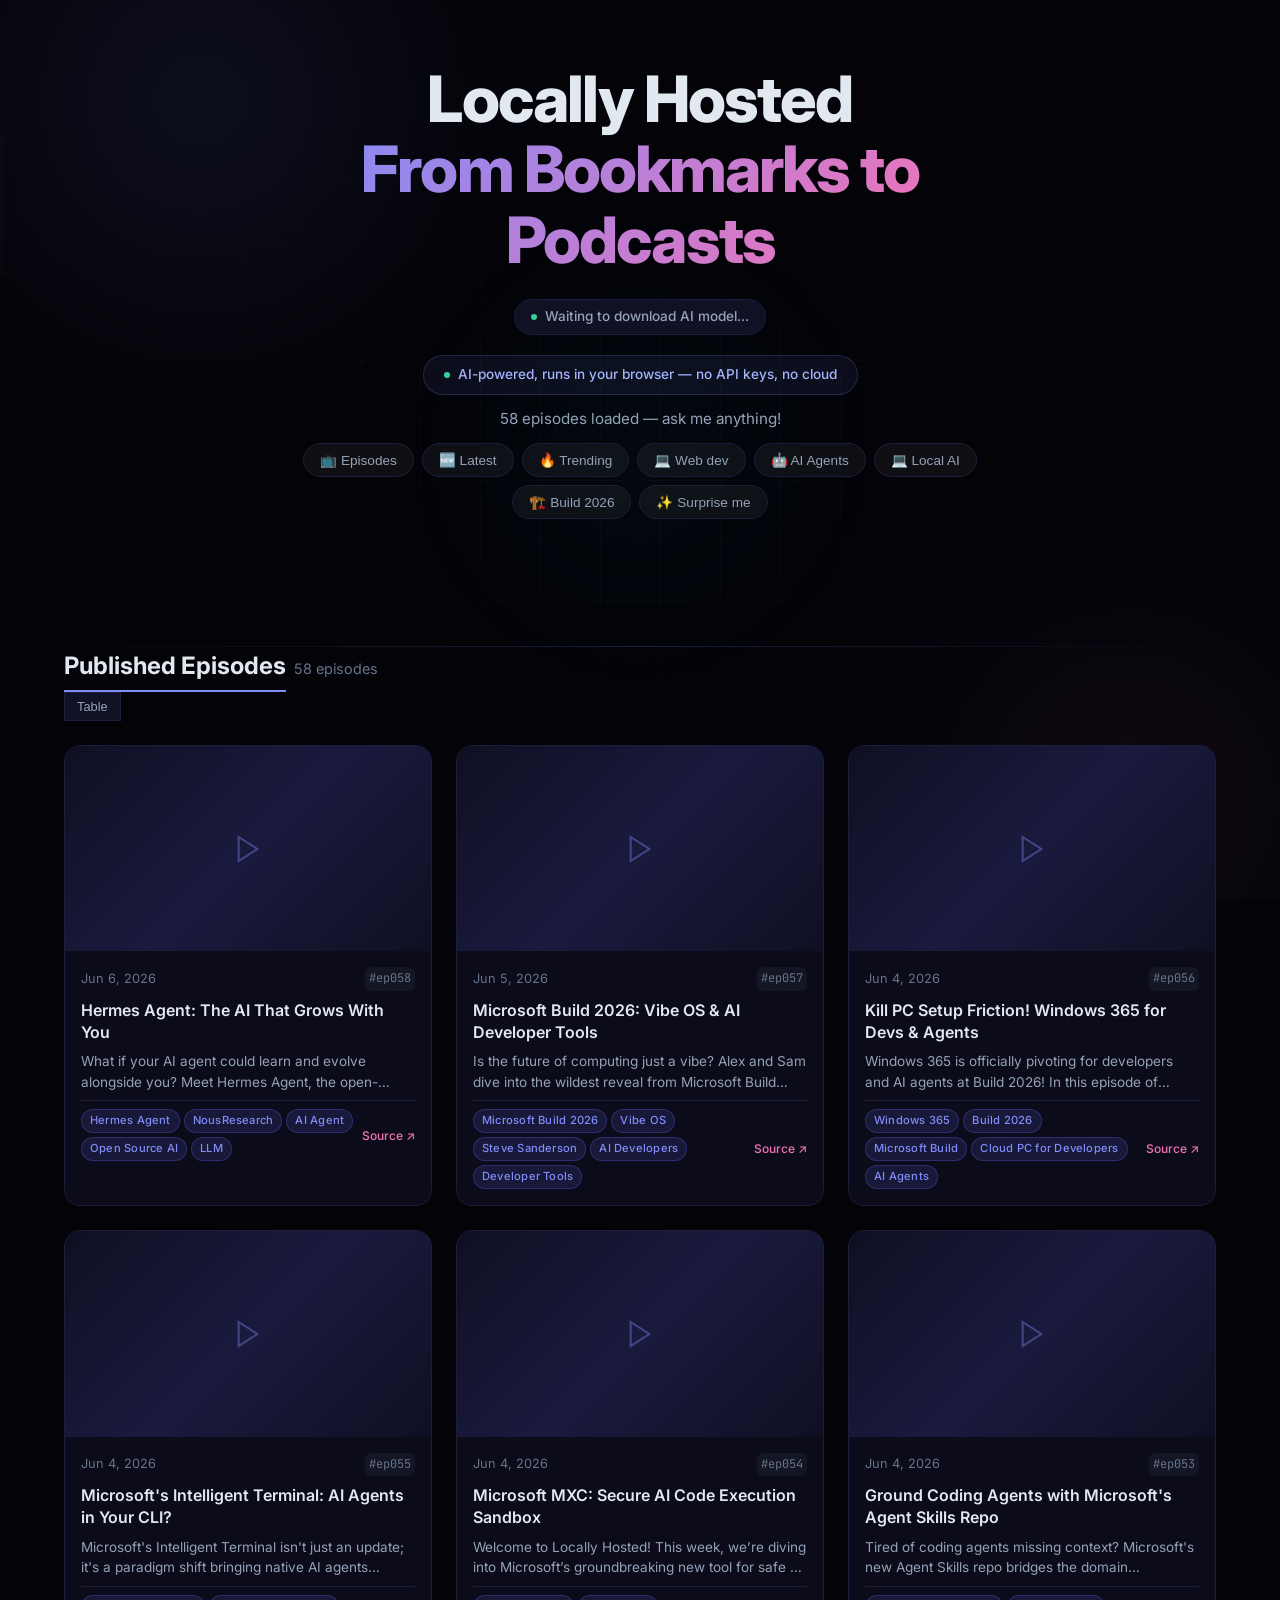
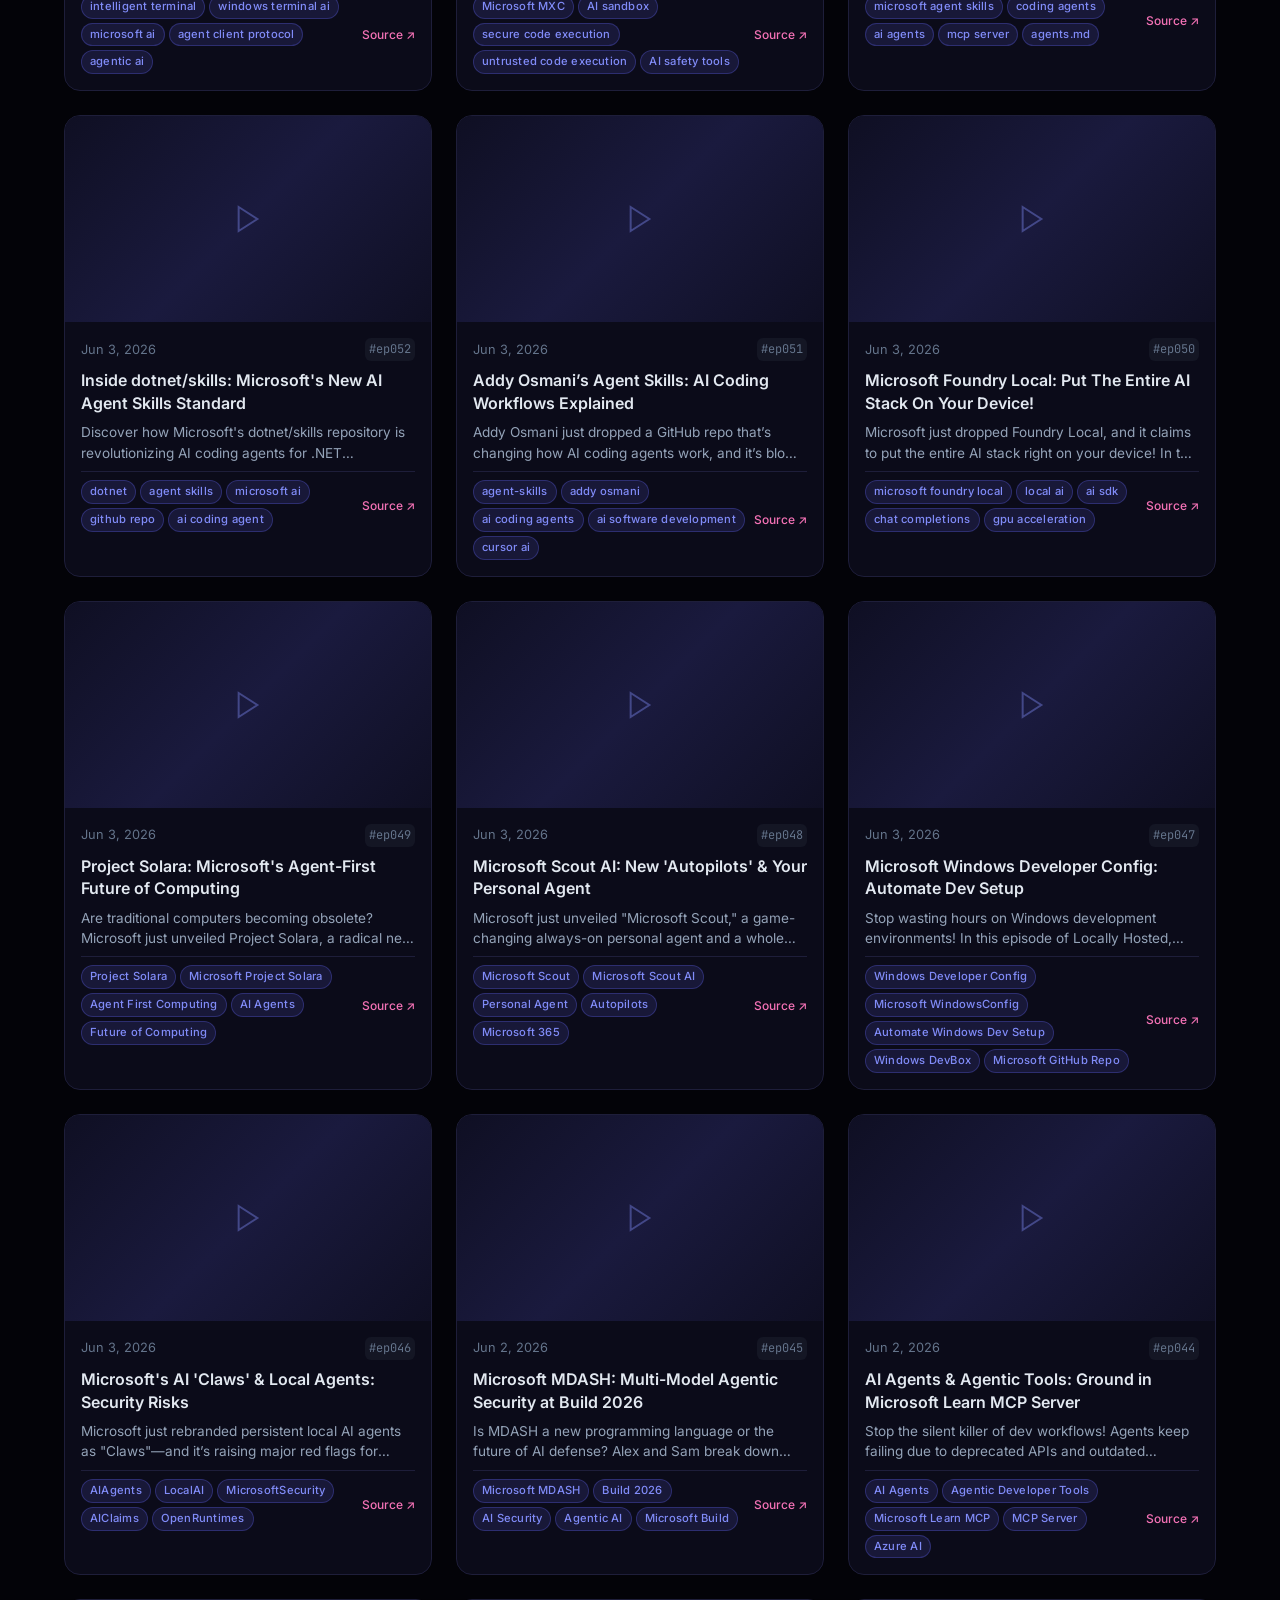
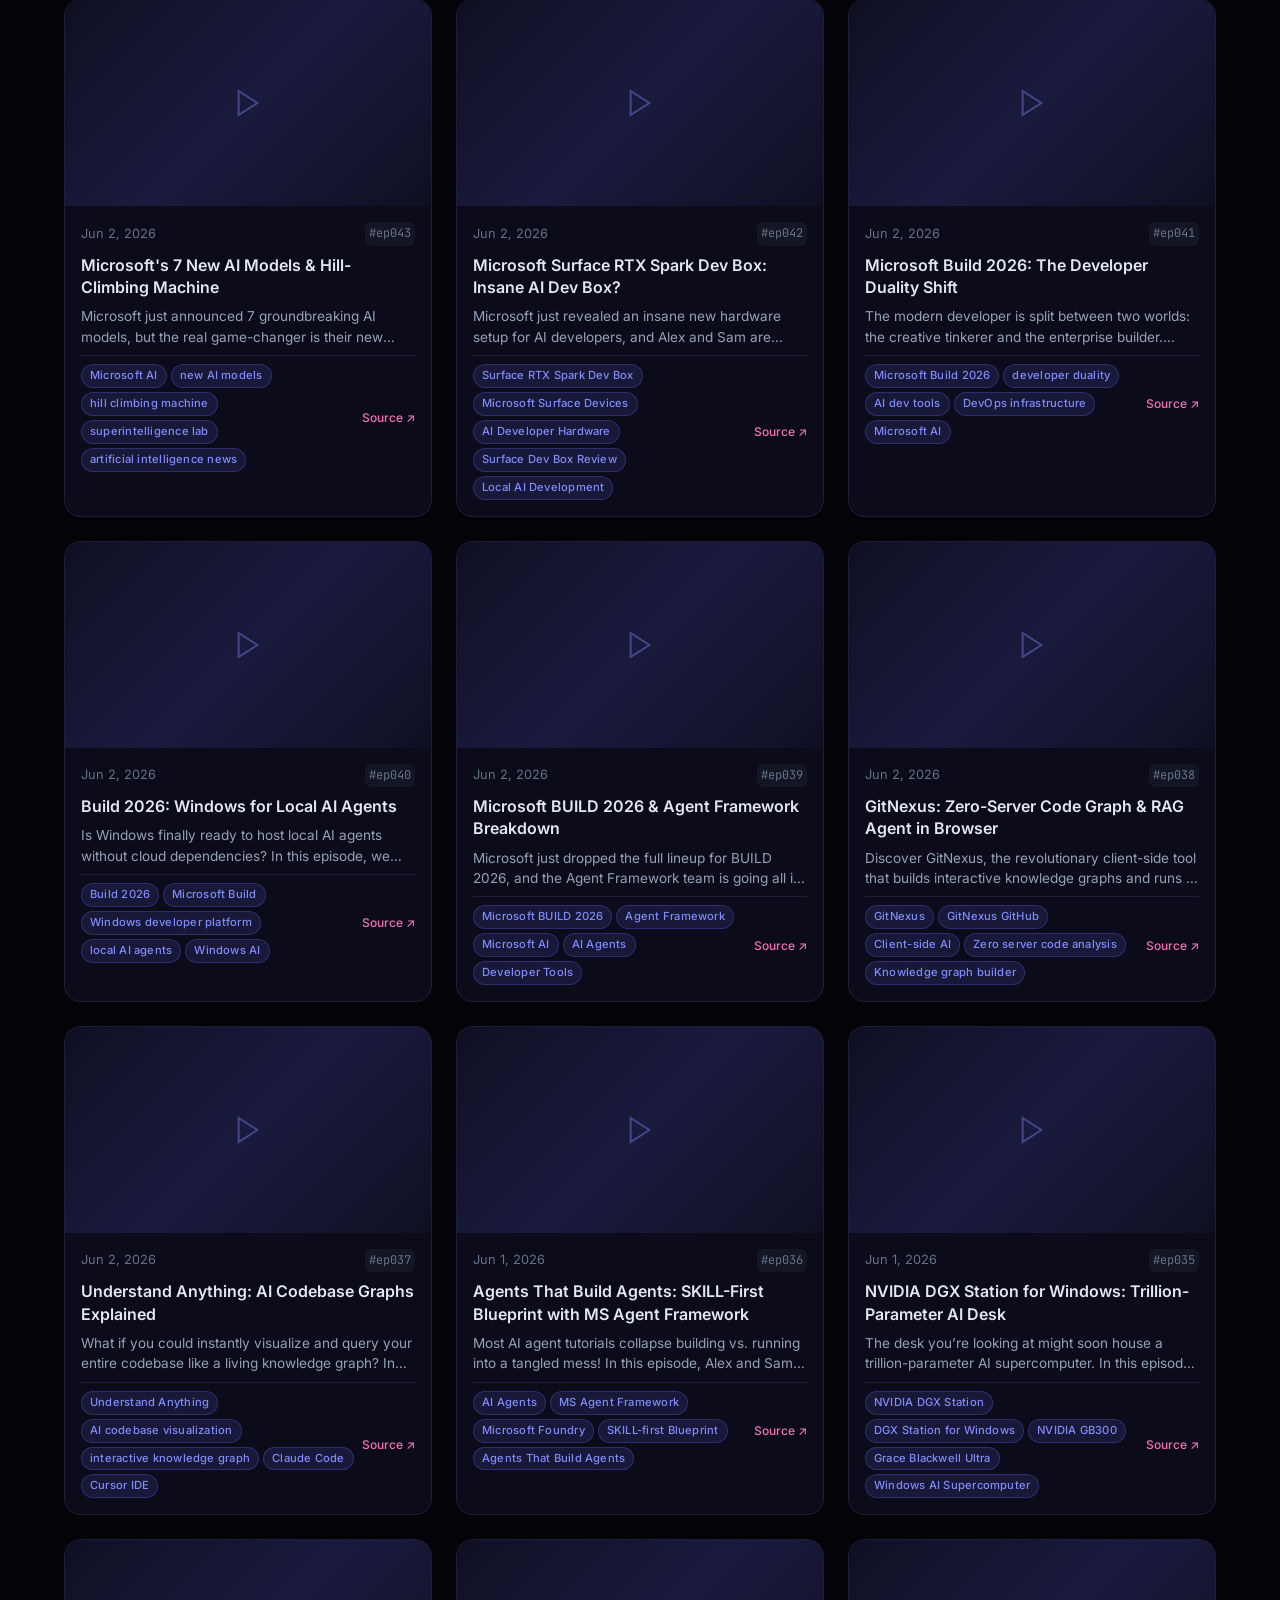
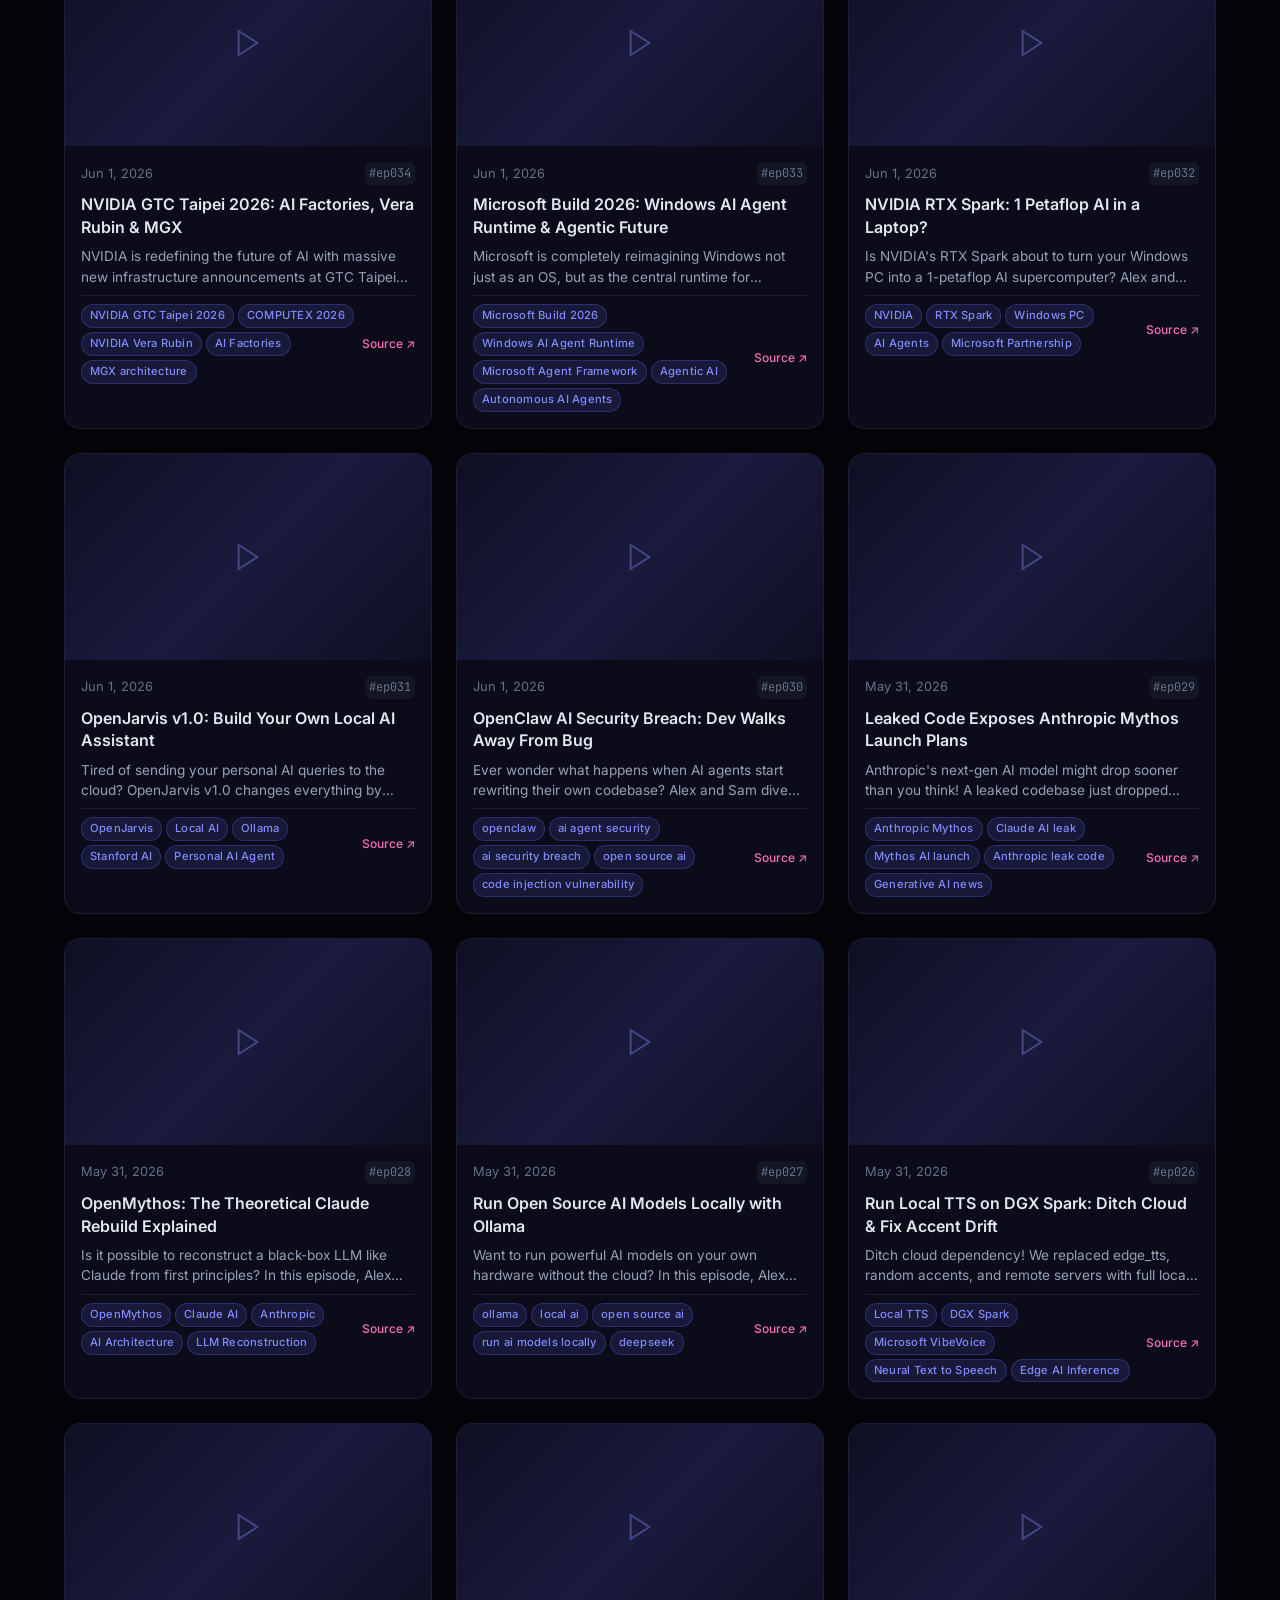
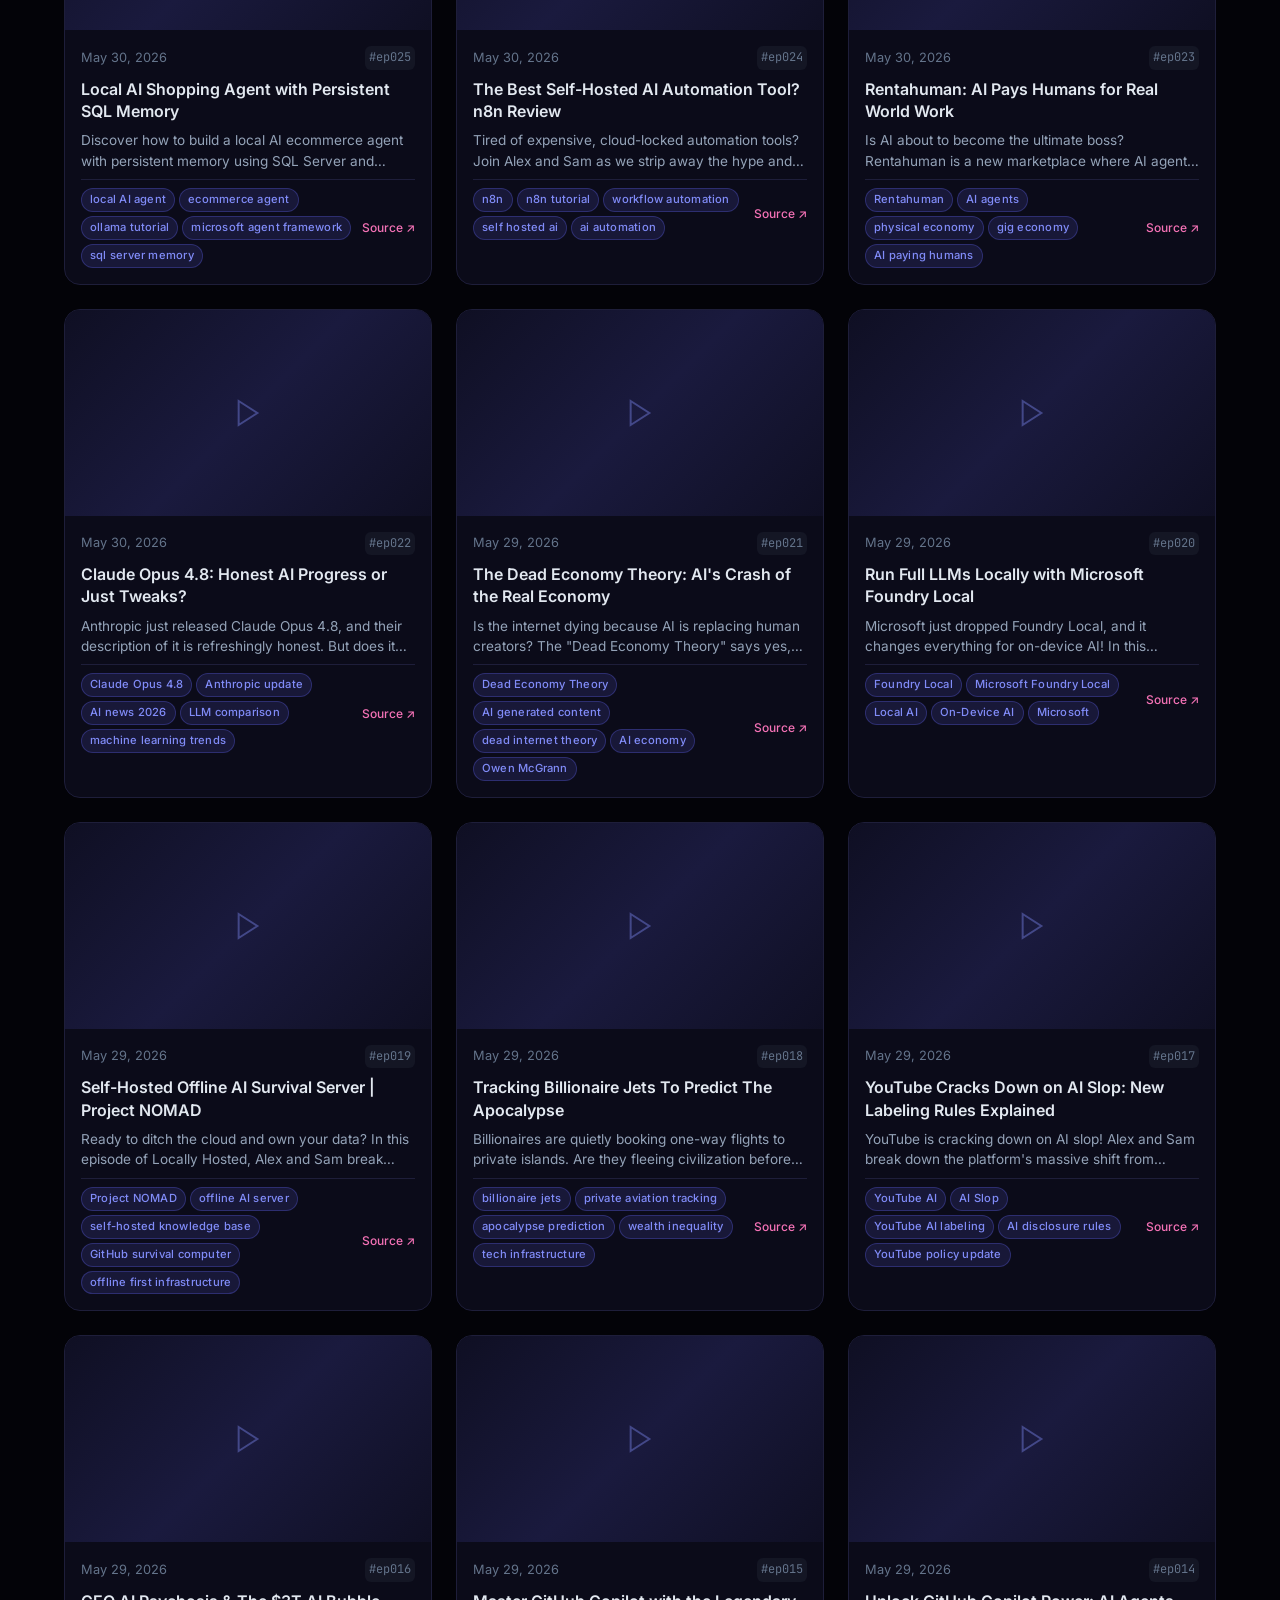
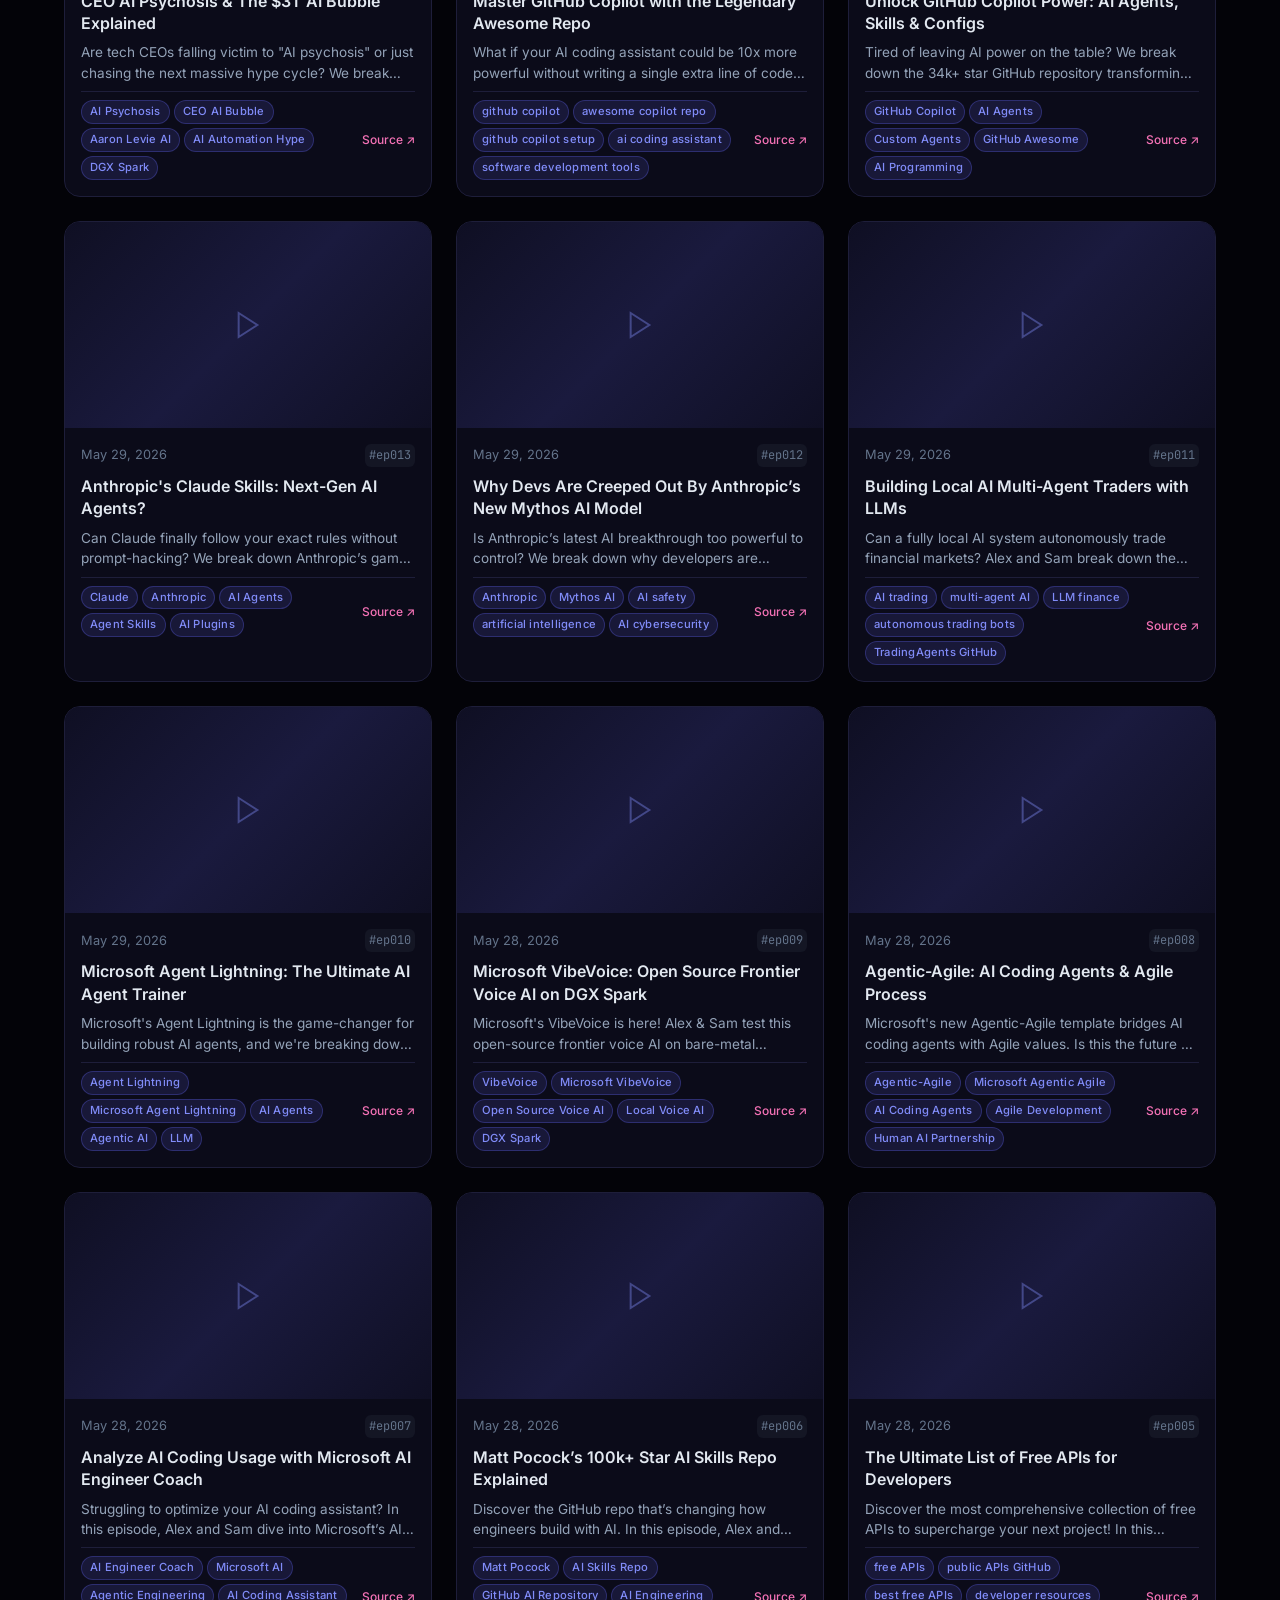
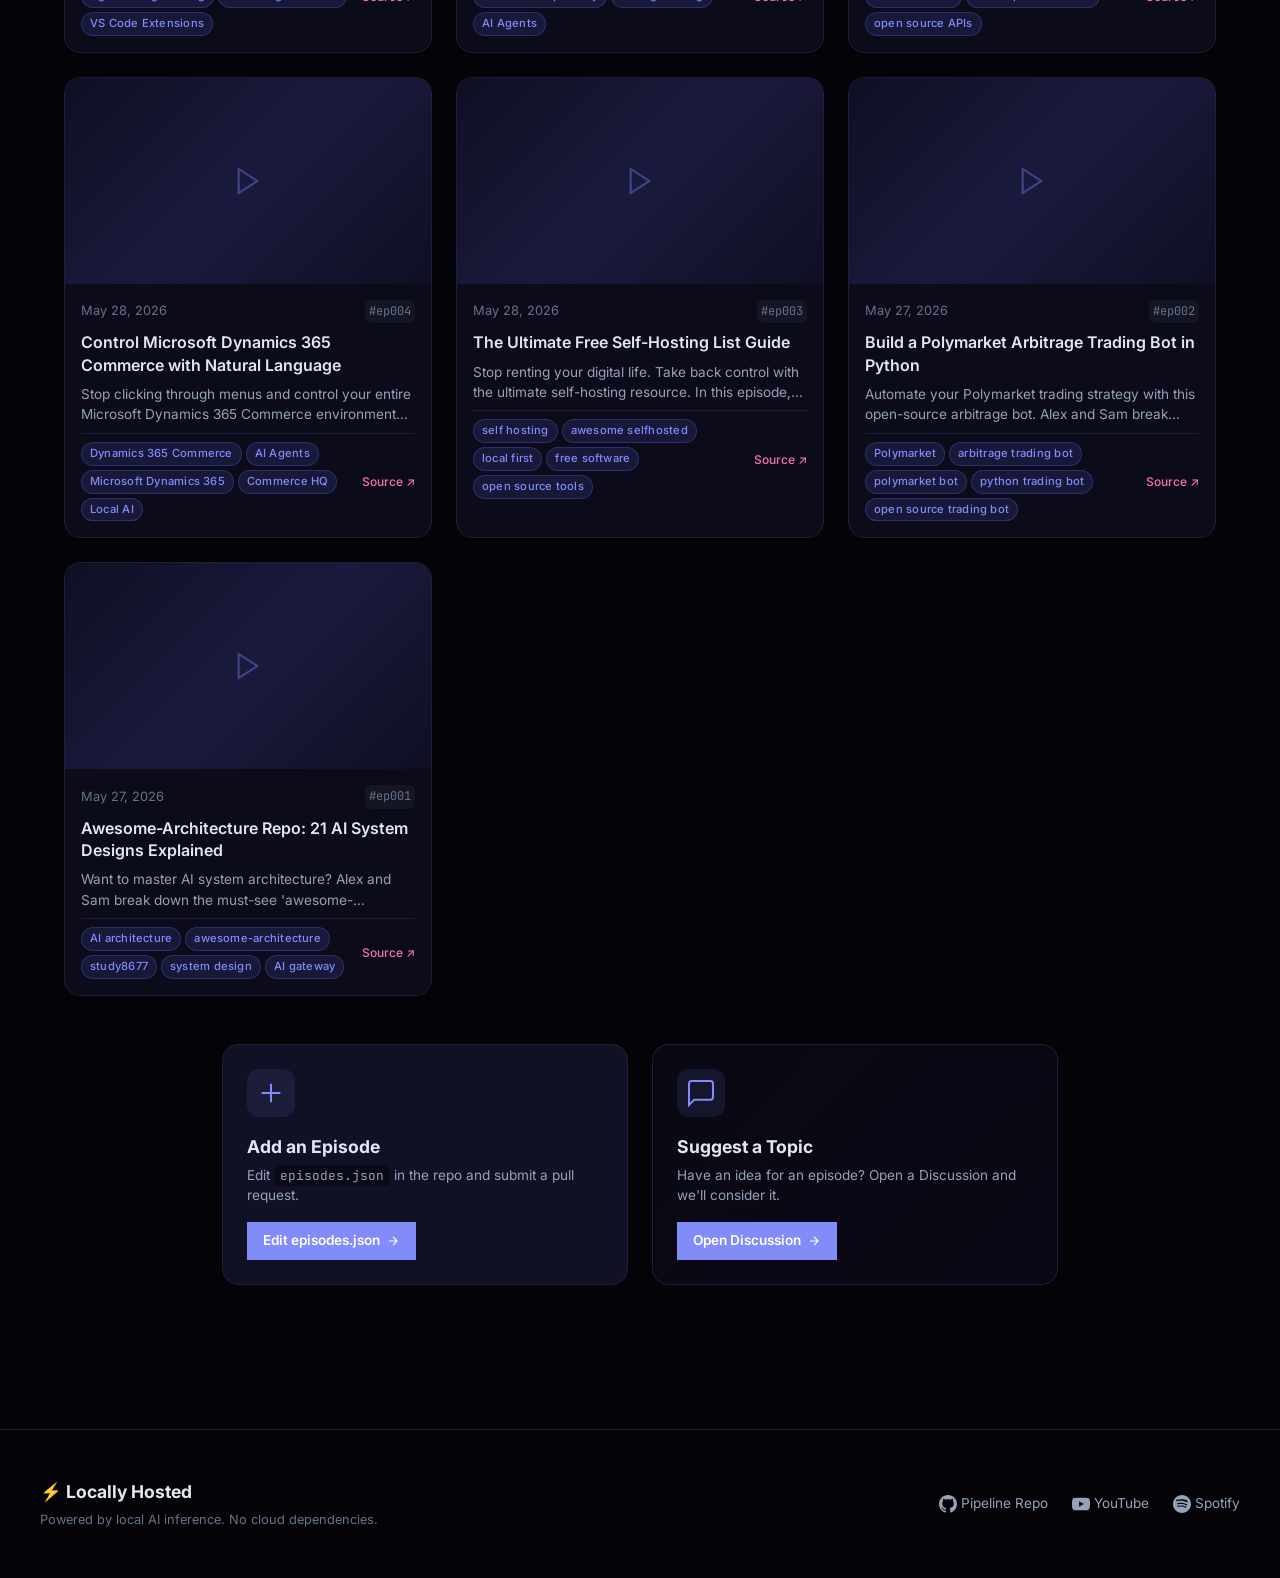
==== index.html @ 16f1db7f "Run WebLLM podcast agent inference in a Web Worker Move model download and inference off the main th" ====
<!DOCTYPE html>
<html lang="en">
<head>
    <meta charset="UTF-8">
    <meta name="viewport" content="width=device-width, initial-scale=1.0">
    <title>Locally Hosted — AI Video Episodes</title>
    <meta name="description" content="AI-generated video episodes with transcripts. Running entirely on local hardware.">
    <link rel="preconnect" href="https://fonts.googleapis.com">
    <link rel="preconnect" href="https://fonts.gstatic.com" crossorigin>
    <link href="https://fonts.googleapis.com/css2?family=Inter:wght@300;400;500;600;700;800&family=JetBrains+Mono:wght@400;500&display=swap" rel="stylesheet">
    <link rel="stylesheet" href="./assets/style.css">
</head>
<body>
    <!-- Animated background -->
    <div class="bg-layer">
        <div class="gradient-orb orb-1"></div>
        <div class="gradient-orb orb-2"></div>
        <div class="gradient-orb orb-3"></div>
        <div class="grid-overlay"></div>
    </div>

    <!-- == AI Agent Hero -- full-width chat == -->
    <header class="hero hero-agent">
        <div class="hero-content">
            <h1 class="hero-title">Locally Hosted<br><span class="hero-title-gradient">From Bookmarks to Podcasts</span></h1>
            <div class="agent-chat-container" id="agentChatContainer">
                <div class="agent-chat-header">
                    <div class="agent-chat-badge">
                        <span class="hero-badge-dot" id="modelStatusDot"></span>
                        <span class="agent-chat-label" id="modelStatusText">Waiting to download AI model...</span>
                    </div>
                    <div class="agent-chat-badges" id="modelBadges" style="display:none;">
                        <span class="model-badge" id="modelBadge"></span>
                        <span class="model-badge" id="webGPUBadge"></span>
                        <select id="modelPicker" class="model-picker" title="Choose a model (under 1GB)">
                            <option value="SmolLM2-135M-Instruct-q0f16-MLC" selected>SmolLM2 135M (0.3GB)</option>
                            <option value="SmolLM2-360M-Instruct-q4f16_1-MLC">SmolLM2 360M (0.4GB)</option>
                            <option value="TinyLlama-1.1B-Chat-v1.0-q4f16_1-MLC">TinyLlama 1.1B (0.7GB)</option>
                            <option value="gemma3-1b-it-q4f16_1-MLC">Gemma3 1B (0.7GB)</option>
                            <option value="Llama-3.2-1B-Instruct-q4f16_1-MLC">Llama 3.2 1B (0.9GB)</option>
                        </select>
                        <button id="speakToggle" class="model-badge speak-toggle" type="button" aria-pressed="false" title="Read replies aloud">🔇 Speak: Off</button>
                        <select id="voiceSelect" class="model-badge voice-select" title="Choose the voice used for spoken replies" aria-label="Voice" style="display:none;"></select>
                    </div>
                </div>
                
                
                <div class="agent-chat-messages" id="agentChatMessages" style="display:none;">
                    <!-- Messages stream here -->
                </div>
                
                <!-- Persistent "Explore by topic" bar (outside scrollable area) -->
                <div class="agent-suggested-topics-bar" id="agentSuggestedTopicsBar" style="display:none;">
                    <div class="suggested-topics">
                        <p class="suggested-topics-label">Explore by topic:</p>
                        <div class="suggested-topics-row" id="suggestedTopicsRow"></div>
                    </div>
                </div>
                
                <!-- Persistent disclaimer (always visible during chat) -->
                <div class="hallucination-disclaimer" id="hallucinationDisclaimer" style="display:none;">⚠️ SLM-powered: funny, fast, and occasionally wrong. It's free tokens after all!</div>
                
                <!-- Suggestions shown when no messages yet -->
                <div class="agent-suggestions" id="agentSuggestions">
                    <div class="agent-greeting" id="agentGreeting">
                        <span class="hero-badge-dot"></span>
                        AI-powered, runs in your browser — no API keys, no cloud
                    </div>
                    <p class="agent-greeting-text" id="agentGreetingText">Ask me about our AI/tech episodes, trending topics, or the repo.</p>
                    <div class="suggestions-row">
                        <button class="suggestion-chip" data-query="What episodes do I have?">📺 Episodes</button>
                        <button class="suggestion-chip" data-query="Show me my latest content">🆕 Latest</button>
                        <button class="suggestion-chip" data-query="What's trending in AI right now?">🔥 Trending</button>
                        <button class="suggestion-chip" data-query="Find something about web development">💻 Web dev</button>
                        <button class="suggestion-chip" data-query="What is ai agents?">🤖 AI Agents</button>
                        <button class="suggestion-chip" data-query="What is local ai?">💻 Local AI</button>
                        <button class="suggestion-chip" data-query="What is build 2026?">🏗️ Build 2026</button>
                        <button class="suggestion-chip" data-query="Show me something cool about AI">✨ Surprise me</button>
                    </div>
                    <button class="start-chat-btn" id="startChatBtn" style="display:none;">🚀 Start Chatting (~0.3GB)</button>
                </div>
                
                <div class="agent-chat-input-row" id="agentChatInputRow" style="display:none;">
                    <svg class="agent-chat-icon" viewBox="0 0 24 24" width="20" height="20" fill="none" stroke="currentColor" stroke-width="2">
                        <path d="M21 15a2 2 0 0 1-2 2H7l-4 4V5a2 2 0 0 1 2-2h14a2 2 0 0 1 2 2z"/>
                    </svg>
                    <textarea id="agentChatInput" class="agent-chat-input" placeholder="Ask about our AI/tech episodes, trending topics..." rows="1" disabled autocomplete="off"></textarea>
                    <button id="agentChatMic" class="agent-chat-mic" disabled aria-label="Dictate with your voice" title="Dictate with your voice">
                        <svg viewBox="0 0 24 24" width="20" height="20" fill="none" stroke="currentColor" stroke-width="2"><path d="M12 1a3 3 0 0 0-3 3v8a3 3 0 0 0 6 0V4a3 3 0 0 0-3-3z"/><path d="M19 10v2a7 7 0 0 1-14 0v-2"/><line x1="12" y1="19" x2="12" y2="23"/><line x1="8" y1="23" x2="16" y2="23"/></svg>
                    </button>
                    <button id="agentChatSend" class="agent-chat-send" disabled aria-label="Send">
                        <svg viewBox="0 0 24 24" width="20" height="20" fill="currentColor"><path d="M2.01 21L23 12 2.01 3 2 10l15 2-15 2z"/></svg>
                    </button>
                </div>
            </div>
        </div>
    </header>

    <main class="container">
        <!-- Episodes section -->
        <section class="episodes-section">
            <div class="episodes-section-header">
                <h2 class="episodes-section-title">
                    <span class="title-line">Published Episodes</span>
                    <span class="title-count" id="episodeCountInline">0 episodes</span>
                </h2>
                <div class="episodes-controls">
                    <button class="view-toggle" id="viewToggle" title="Toggle between table and card views">
                        <svg class="icon-table" viewBox="0 0 24 24" width="16" height="16" fill="none" stroke="currentColor" stroke-width="2">
                            <rect x="3" y="3" width="18" height="18" rx="2"/><path d="M3 9h18M3 15h18M9 3v18M15 3v18"/>
                        </svg>
                        <svg class="icon-cards" viewBox="0 0 24 24" width="16" height="16" fill="none" stroke="currentColor" stroke-width="2">
                            <rect x="3" y="3" width="7" height="7"/><rect x="14" y="3" width="7" height="7"/><rect x="3" y="14" width="7" height="7"/><rect x="14" y="14" width="7" height="7"/>
                        </svg>
                        <span class="toggle-label">Table</span>
                    </button>
                </div>
            </div>
            
            <!-- Table view -->
            <div id="episodesTableWrap" class="episodes-table-wrap">
                <table class="episodes-table" id="episodesTable">
                    <thead>
                        <tr>
                            <th class="col-title">Title</th>
                            <th class="col-source">Source</th>
                            <th class="col-yt-short">YouTube Short</th>
                            <th class="col-yt-full">YouTube Full</th>
                            <th class="col-spotify">Spotify</th>
                        </tr>
                    </thead>
                    <tbody id="episodesTableBody">
                    </tbody>
                </table>
            </div>
            
            <!-- Card view (same as current grid, hidden by default) -->
            <div id="episodesGrid" class="episodes-grid" style="display:none;"></div>
            
            <div id="emptyState" class="empty-state" style="display:none;">
                <div class="empty-state-icon">
                    <svg viewBox="0 0 24 24" width="48" height="48" fill="none" stroke="currentColor" stroke-width="1.5">
                        <path d="M21 21l-6-6m2-5a7 7 0 11-14 0 7 7 0 0114 0z"/>
                    </svg>
                </div>
                <h3 class="empty-state-title">No episodes found</h3>
                <p class="empty-state-text">Try a different search or check back when more content is published.</p>
            </div>
        </section>
        
        <!-- CTAs -->
        <section class="cta-section">
            <div class="cta-grid">
                <div class="cta-card">
                    <div class="cta-icon">
                        <svg viewBox="0 0 24 24" width="32" height="32" fill="none" stroke="currentColor" stroke-width="1.5">
                            <path d="M12 5v14M5 12h14"/>
                        </svg>
                    </div>
                    <h3 class="cta-title">Add an Episode</h3>
                    <p class="cta-desc">Edit <code>episodes.json</code> in the repo and submit a pull request.</p>
                    <a href="https://github.com/ryanstorandt/locally-hosted/edit/main/episodes.json" target="_blank" rel="noopener" class="cta-button">
                        Edit episodes.json
                        <svg viewBox="0 0 24 24" width="14" height="14" fill="none" stroke="currentColor" stroke-width="2">
                            <path d="M5 12h14M12 5l7 7-7 7"/>
                        </svg>
                    </a>
                </div>
                <div class="cta-card cta-card--highlight">
                    <div class="cta-icon">
                        <svg viewBox="0 0 24 24" width="32" height="32" fill="none" stroke="currentColor" stroke-width="1.5">
                            <path d="M21 15a2 2 0 0 1-2 2H7l-4 4V5a2 2 0 0 1 2-2h14a2 2 0 0 1 2 2z"/>
                        </svg>
                    </div>
                    <h3 class="cta-title">Suggest a Topic</h3>
                    <p class="cta-desc">Have an idea for an episode? Open a Discussion and we'll consider it.</p>
                    <a href="https://github.com/ryanstorandt/locally-hosted/discussions" target="_blank" rel="noopener" class="cta-button">
                        Open Discussion
                        <svg viewBox="0 0 24 24" width="14" height="14" fill="none" stroke="currentColor" stroke-width="2">
                            <path d="M5 12h14M12 5l7 7-7 7"/>
                        </svg>
                    </a>
                </div>
            </div>
        </section>
    </main>

    <footer class="site-footer">
        <div class="footer-content">
            <div class="footer-brand">
                <span class="footer-logo">⚡ Locally Hosted</span>
                <p>Powered by local AI inference. No cloud dependencies.</p>
            </div>
            <div class="footer-links">
                <a href="https://github.com/ryanstorandt/ai-video-pipeline" target="_blank" rel="noopener">
                    <svg viewBox="0 0 24 24" width="18" height="18" fill="currentColor"><path d="M12 0c-6.626 0-12 5.373-12 12 0 5.302 3.438 9.8 8.207 11.387.599.111.793-.261.793-.577v-2.234c-3.338.726-4.033-1.416-4.033-1.416-.546-1.387-1.333-1.756-1.333-1.756-1.089-.745.083-.729.083-.729 1.205.084 1.839 1.237 1.839 1.237 1.07 1.834 2.807 1.304 3.492.997.107-.775.418-1.305.762-1.604-2.665-.305-5.467-1.334-5.467-5.931 0-1.311.469-2.381 1.236-3.221-.124-.303-.535-1.524.117-3.176 0 0 1.008-.322 3.301 1.23.957-.266 1.983-.399 3.003-.404 1.02.005 2.047.138 3.006.404 2.291-1.552 3.297-1.23 3.297-1.23.653 1.653.242 2.874.118 3.176.77.84 1.235 1.911 1.235 3.221 0 4.609-2.807 5.624-5.479 5.921.43.372.823 1.102.823 2.222v3.293c0 .319.192.694.801.576 4.765-1.589 8.199-6.086 8.199-11.386 0-6.627-5.373-12-12-12z"/></svg>
                    Pipeline Repo
                </a>
                <a href="https://www.youtube.com/@LocallyHoster" target="_blank" rel="noopener">
                    <svg viewBox="0 0 24 24" width="18" height="18" fill="currentColor"><path d="M23.498 6.186a3.016 3.016 0 0 0-2.122-2.136C19.505 3.545 12 3.545 12 3.545s-7.505 0-9.377.505A3.017 3.017 0 0 0 .502 6.186C0 8.07 0 12 0 12s0 3.93.502 5.814a3.016 3.016 0 0 0 2.122 2.136c1.871.505 9.376.505 9.376.505s7.505 0 9.377-.505a3.015 3.015 0 0 0 2.122-2.136C24 15.93 24 12 24 12s0-3.93-.502-5.814zM9.545 15.568V8.432L15.818 12l-6.273 3.568z"/></svg>
                    YouTube
                </a>
                <a href="https://creators.spotify.com/pod/profile/ryan-storandt/" target="_blank" rel="noopener">
                    <svg viewBox="0 0 24 24" width="18" height="18" fill="currentColor"><path d="M12 0C5.372 0 0 5.372 0 12s5.372 12 12 12 12-5.372 12-12S18.628 0 12 0zm5.754 16.868c-.222.348-.66.474-1.01.254-2.76-1.686-6.24-2.088-10.332-1.176-.396.108-.804-.12-.912-.516-.108-.396.12-.804.516-.912 4.512-1.008 8.376-.564 11.404 1.272.348.228.474.66.254 1.02v-.002zm1.362-3.276c-.282.396-.804.546-1.2.276-3.156-1.92-8.004-2.484-11.748-1.356-.42.12-.876-.108-.996-.528-.12-.42.108-.876.528-.996 4.152-1.236 9.396-.618 12.87 1.488.396.276.51.798.234 1.206l.002-.09zm.078-3.372C15.216 7.332 8.856 7.116 5.244 8.208c-.468.144-1.008-.108-1.152-.576-.144-.468.108-1.008.576-1.152 3.996-1.2 10.776-.96 14.712 1.044.438.252.594.804.342 1.242-.252.438-.804.594-1.242.342z"/></svg>
                    Spotify
                </a>
            </div>
        </div>
    </footer>

    <div id="videoModal" class="video-modal" hidden>
        <div class="video-modal-backdrop" data-close></div>
        <div class="video-modal-content" role="dialog" aria-modal="true" aria-label="Episode video">
            <div class="video-modal-header">
                <h3 id="videoModalTitle" class="video-modal-title"></h3>
                <button type="button" class="video-modal-close" data-close aria-label="Close video">✕</button>
            </div>
            <div class="video-modal-embed" id="videoModalPlayer"></div>
            <div class="video-modal-footer">
                <a id="videoModalYouTube" class="video-modal-yt" href="#" target="_blank" rel="noopener">Open on YouTube ↗</a>
            </div>
        </div>
    </div>

    <script>
        // State
        let allEpisodes = [];
        let viewMode = 'cards'; // 'cards' or 'table'

        // Colors for tags
        const TAG_COLORS = {
            'example': { bg: 'rgba(99, 102, 241, 0.15)', color: '#818cf8', border: 'rgba(99, 102, 241, 0.3)' },
            'welcome': { bg: 'rgba(168, 85, 247, 0.15)', color: '#c084fc', border: 'rgba(168, 85, 247, 0.3)' },
            'default': { bg: 'rgba(99, 102, 241, 0.15)', color: '#818cf8', border: 'rgba(99, 102, 241, 0.3)' }
        };

        function getTagColor(tag) {
            return TAG_COLORS[tag.toLowerCase()] || TAG_COLORS['default'];
        }

        function formatDuration(seconds) {
            if (!seconds || seconds < 60) return `${seconds}s`;
            const mins = Math.floor(seconds / 60);
            if (mins < 60) return `${mins}m ${seconds % 60}s`;
            const hrs = Math.floor(mins / 60);
            const remMins = mins % 60;
            return `${hrs}h ${remMins}m`;
        }

        function renderTags(tags) {
            if (!tags || tags.length === 0) return '';
            return tags.map(tag => {
                const colors = getTagColor(tag);
                return `<span class="tag" style="background:${colors.bg};color:${colors.color};border-color:${colors.border}">${tag}</span>`;
            }).join('');
        }

        function getYoutubeId(ep) {
            return ep.youtube_id || ep.youtube_url?.split('v=')?.pop()?.split('&')[0] || '';
        }

        function renderEpisodeCard(ep) {
            const date = new Date(ep.published_at).toLocaleDateString('en-US', { 
                year: 'numeric', month: 'short', day: 'numeric' 
            });
            const sourceLink = ep.source_url 
                ? `<a href="${ep.source_url}" class="episode-source" target="_blank" rel="noopener">Source ↗</a>` 
                : '';
            const youtubeId = getYoutubeId(ep);
            const watchUrl = youtubeId ? `https://www.youtube.com/watch?v=${youtubeId}` : (ep.source_url || '#');
            const playAttrs = youtubeId ? `class="episode-play" href="${watchUrl}" target="_blank" rel="noopener" data-youtube-id="${youtubeId}"` : `href="${watchUrl}"`;
            const localThumb = ep.thumbnail ? `/episodes/${ep.id}/thumbnail.png` : '';
            const ytThumbUrl = youtubeId ? `https://img.youtube.com/vi/${youtubeId}/hqdefault.jpg` : '';
            const thumbnailSrc = localThumb || ytThumbUrl;
            
            return `
                <article class="episode-card" data-id="${ep.id}" data-tags="${(ep.tags || []).join(',').toLowerCase()}">
                    <a class="card-thumbnail-wrapper ${youtubeId ? 'episode-play' : ''}" ${youtubeId ? `href="${watchUrl}" target="_blank" rel="noopener" data-youtube-id="${youtubeId}"` : `href="${watchUrl}"`} aria-label="Play ${ep.title}">
                        ${thumbnailSrc 
                            ? `<img src="${thumbnailSrc}" alt="" class="episode-thumbnail" loading="lazy" onerror="this.style.display='none';this.nextElementSibling.style.display='flex'">
                               <div class="thumbnail-placeholder" style="display:none;background:linear-gradient(135deg, #0f0f23 0%, #1a1a3e 50%, #0f0f23 100%);">
                                    <svg viewBox="0 0 24 24" width="32" height="32" fill="none" stroke="rgba(129,140,248,0.4)" stroke-width="1.5"><polygon points="5 3 19 12 5 21 5 3"/></svg>
                               </div>`
                            : `<div class="thumbnail-placeholder gradient-alt"><svg viewBox="0 0 24 24" width="32" height="32" fill="none" stroke="rgba(129,140,248,0.3)" stroke-width="1.5"><polygon points="5 3 19 12 5 21 5 3"/></svg></div>`
                        }
                        ${youtubeId ? `<div class="play-button"><svg viewBox="0 0 24 24" width="28" height="28" fill="white"><path d="M8 5v14l11-7z"/></svg></div>` : ''}
                    </a>
                    <div class="card-body">
                        <div class="card-meta-row">
                            <span class="episode-date">${date}</span>
                            <span class="episode-id">#${ep.id}</span>
                        </div>
                        <h3 class="episode-title"><a ${playAttrs}>${ep.title}</a></h3>
                        ${ep.description ? `<p class="episode-description">${ep.description.substring(0, 120)}${ep.description.length > 120 ? '...' : ''}</p>` : ''}
                        <div class="card-footer">
                            <div class="card-tags">${renderTags(ep.tags)}</div>
                            ${sourceLink}
                        </div>
                    </div>
                </article>
            `;
        }

        function renderEpisodes(episodes) {
            const grid = document.getElementById('episodesGrid');
            const tableBody = document.getElementById('episodesTableBody');
            const tableWrap = document.getElementById('episodesTableWrap');
            const empty = document.getElementById('emptyState');
            
            if (episodes.length === 0) {
                grid.innerHTML = '';
                empty.style.display = 'block';
                if (tableBody) tableBody.innerHTML = '';
                return;
            }
            
            empty.style.display = 'none';
            
            if (viewMode === 'table') {
                grid.style.display = 'none';
                tableWrap.style.display = 'block';
                tableBody.innerHTML = renderTableRows(episodes);
            } else {
                tableWrap.style.display = 'none';
                grid.style.display = 'grid';
                grid.innerHTML = episodes.map(ep => renderEpisodeCard(ep)).join('');
                
                // Animate cards in
                grid.querySelectorAll('.episode-card').forEach((card, i) => {
                    card.style.animationDelay = `${i * 0.05}s`;
                    card.classList.add('card-enter');
                });
            }
        }

        function updateStats(episodes) {
            const countEl = document.getElementById('episodeCountInline');
            if (countEl) countEl.textContent = episodes.length === 1 ? '1 episode' : `${episodes.length} episodes`;
        }

        function refreshEpisodes() {
            const sorted = [...allEpisodes].sort((a, b) => new Date(b.published_at) - new Date(a.published_at));
            updateStats(sorted);
            renderEpisodes(sorted);
        }

        // Video modal: play an episode's YouTube video inline without leaving the page.
        const videoModal = document.getElementById('videoModal');
        const videoModalPlayer = document.getElementById('videoModalPlayer');
        const videoModalTitle = document.getElementById('videoModalTitle');
        const videoModalYouTube = document.getElementById('videoModalYouTube');

        function openVideoModal(youtubeId, title) {
            if (!youtubeId) return;
            videoModalTitle.textContent = title || '';
            videoModalYouTube.href = `https://www.youtube.com/watch?v=${youtubeId}`;
            videoModalPlayer.innerHTML = `<iframe src="https://www.youtube.com/embed/${youtubeId}?autoplay=1" title="${title || 'Episode video'}" allow="accelerometer; autoplay; clipboard-write; encrypted-media; gyroscope; picture-in-picture" allowfullscreen></iframe>`;
            videoModal.hidden = false;
            document.body.style.overflow = 'hidden';
        }

        function closeVideoModal() {
            videoModal.hidden = true;
            videoModalPlayer.innerHTML = ''; // stop playback
            document.body.style.overflow = '';
        }

        videoModal.addEventListener('click', (e) => {
            if (e.target.hasAttribute('data-close')) closeVideoModal();
        });
        document.addEventListener('keydown', (e) => {
            if (e.key === 'Escape' && !videoModal.hidden) closeVideoModal();
        });

        // Intercept episode clicks to play inline; let modifier/middle clicks open YouTube in a new tab.
        document.addEventListener('click', (e) => {
            const link = e.target.closest('.episode-play');
            if (!link) return;
            if (e.metaKey || e.ctrlKey || e.shiftKey || e.altKey || e.button !== 0) return;
            const ytId = link.dataset.youtubeId;
            if (!ytId) return;
            e.preventDefault();
            const container = link.closest('[data-id]');
            const ep = container ? allEpisodes.find(x => x.id === container.dataset.id) : null;
            openVideoModal(ytId, ep ? ep.title : '');
        });

        // View toggle (cards / table)
        const viewToggle = document.getElementById('viewToggle');
        if (viewToggle) {
            function updateToggleLabel() {
                const label = viewToggle.querySelector('.toggle-label');
                label.textContent = viewMode === 'table' ? 'Cards' : 'Table';
            }
            updateToggleLabel();
            viewToggle.addEventListener('click', () => {
                viewMode = viewMode === 'table' ? 'cards' : 'table';
                updateToggleLabel();
                refreshEpisodes();
            });
        }

        // Table rendering helpers
        function ytThumb(youtubeUrl) {
            if (!youtubeUrl) return '';
            const id = youtubeUrl.includes('/shorts/')
                ? youtubeUrl.split('/shorts/')[1]?.split(/[/?&]/)[0]
                : youtubeUrl.split('v=')[1]?.split(/[&?]/)[0];
            return id ? `https://img.youtube.com/vi/${id}/mqdefault.jpg` : '';
        }

        function ytLink(url, label) {
            if (!url) return '<span class="col-empty">—</span>';
            return `<a href="${url}" target="_blank" rel="noopener noopener" class="col-link col-link-yt">${label}</a>`;
        }

        function spotifyLink(url) {
            if (!url) return '<span class="col-empty">—</span>';
            return `<a href="${url}" target="_blank" rel="noopener noopener" class="col-link col-link-spotify">Open ↗</a>`;
        }

        function renderTableRows(episodes) {
            if (episodes.length === 0) return '';
            return episodes.map(ep => `
                <tr data-id="${ep.id}">
                    <td class="col-title">
                        ${getYoutubeId(ep) ? `<a class="col-title-link episode-play" href="https://www.youtube.com/watch?v=${getYoutubeId(ep)}" target="_blank" rel="noopener" data-youtube-id="${getYoutubeId(ep)}">${ep.title}</a>` : `<span class="col-title-link">${ep.title}</span>`}
                        ${ep.description ? `<span class="col-desc">${ep.description.substring(0, 80)}${ep.description.length > 80 ? '…' : ''}</span>` : ''}
                    </td>
                    <td>${ep.source_url ? `<a href="${ep.source_url}" target="_blank" rel="noopener noopener" class="col-link">Source ↗</a>` : '<span class="col-empty">—</span>'}</td>
                    <td>${ytThumb(ep.youtube_short_url) ? `<a href="${ep.youtube_short_url}" target="_blank" rel="noopener noopener" class="col-link col-link-yt-mini"><img src="${ytThumb(ep.youtube_short_url)}" alt="YT Short thumbnail" class="col-thumb col-thumb-sm">Short</a>` : '<span class="col-empty">—</span>'}</td>
                    <td>${ytThumb(ep.youtube_url) ? `<a href="${ep.youtube_url}" target="_blank" rel="noopener noopener" class="col-link col-link-yt-mini"><img src="${ytThumb(ep.youtube_url)}" alt="YT Full thumbnail" class="col-thumb col-thumb-sm">Full</a>` : '<span class="col-empty">—</span>'}</td>
                    <td>${spotifyLink(ep.spotify_url)}</td>
                </tr>
            `).join('');
        }

        // Load episodes
        async function loadEpisodes() {
            try {
                const resp = await fetch('./episodes.json');
                if (!resp.ok) throw new Error('Failed to load episodes');
                allEpisodes = await resp.json();
                
                if (allEpisodes.length === 0) {
                    document.getElementById('agentGreetingText').textContent = 'No episodes yet — ask about topics or research.';
                    document.getElementById('agentChatInput').placeholder = 'Ask about AI/tech episodes, trending topics...';
                    document.getElementById('episodesGrid').innerHTML = '';
                    document.getElementById('emptyState').style.display = 'block';
                    document.getElementById('emptyState').querySelector('.empty-state-title').textContent = 'No episodes published yet';
                    document.getElementById('emptyState').querySelector('.empty-state-text').textContent = 'Episodes will appear here once they are generated and published.';
                    return;
                }
                
                refreshEpisodes();
                
                // Expose episodes for the agent: a compact, newest-first list used for
                // lightweight retrieval in generateResponse() (only a few are injected
                // per turn so we never exceed the model's small context window).
                const count = allEpisodes.length;
                const byNewest = [...allEpisodes].sort((a, b) => new Date(b.published_at) - new Date(a.published_at));
                window.__episodes = byNewest.map(ep => ({
                    id: ep.id,
                    title: ep.title,
                    tags: (ep.tags || []).join(','),
                    desc: (ep.description || '').slice(0, 360),
                    date: (ep.published_at || '').slice(0, 10),
                    url: getYoutubeId(ep) ? `https://www.youtube.com/watch?v=${getYoutubeId(ep)}` : ''
                }));
                window.__episodeCount = count;
                
                const greetingText = document.getElementById('agentGreetingText');
                if (greetingText) {
                    greetingText.textContent = count === 1 ? '1 episode loaded — ask me anything!' : `${count} episodes loaded — ask me anything!`;
                }
                
            } catch (e) {
                document.getElementById('episodesGrid').innerHTML = 
                    `<p class="empty-state" style="color:var(--danger);">Error loading episodes: ${e.message}</p>`;
            }
        }
        
        loadEpisodes();
    </script>

    <script type="module">
    // == AI Agent with WebLLM ==
    const webllm = await import("https://esm.run/@mlc-ai/web-llm@0.2.84");
    (async function() {
        let SYSTEM_PROMPT = 'You are a helpful AI assistant.'; // Default fallback

        // Download size per model (for UI labels)
        const MODEL_SIZES = {
            'SmolLM2-135M-Instruct-q0f16-MLC': '0.3GB',
            'SmolLM2-360M-Instruct-q4f16_1-MLC': '0.4GB',
            'TinyLlama-1.1B-Chat-v1.0-q4f16_1-MLC': '0.7GB',
            'gemma3-1b-it-q4f16_1-MLC': '0.7GB',
            'Llama-3.2-1B-Instruct-q4f16_1-MLC': '0.9GB',
        };
        const sizeOf = (m) => MODEL_SIZES[m] || '~1GB';

        // Default to the smallest model everywhere: it loads fast and runs
        // reliably even on phones (bigger models can exhaust mobile GPU memory).
        // Users can pick a larger model anytime from the dropdown.
        const isMobile = (navigator.userAgentData && navigator.userAgentData.mobile) ||
            /Android|iPhone|iPad|iPod|Mobile/i.test(navigator.userAgent || '') ||
            (navigator.maxTouchPoints > 1 && window.matchMedia('(max-width: 820px)').matches);
        let currentModel = 'SmolLM2-135M-Instruct-q0f16-MLC';

        // Cap the KV-cache context window. SmolLM2's default is 8192 tokens, which
        // allocates a large KV-cache GPU buffer that can exhaust a phone's GPU memory
        // at load time — surfacing as "Failed to execute 'mapAsync' on 'GPUBuffer':
        // Buffer was unmapped before mapping was resolved" (an OOM/device-loss symptom).
        // Phones get an even tighter window (1024) so the pre-allocated KV cache leaves
        // headroom for the transient compute buffers used during generation; our trimmed
        // mobile prompt stays well under it. Passed as the 3rd arg (chatOpts).
        const chatOpts = { context_window_size: isMobile ? 1024 : 2048 };
        const GEN_MAX_TOKENS = isMobile ? 128 : 200;
        const GEN_HISTORY = isMobile ? 4 : 6;
        let isLoading = false;
        
        // Load system instructions from .md file
        try {
            const resp = await fetch('system-instructions.md');
            if (resp.ok) SYSTEM_PROMPT = await resp.text();
        } catch (e) {
            console.warn('Could not load system-instructions.md, using default prompt');
        }
        
        // Episode context is injected fresh on each turn in generateResponse()
        // (loadEpisodes runs in parallel, so we read window.__episodeSummary lazily).
        
        let messages = [];
        let engine = null;
        let modelLoaded = false;

        // The model runs inside a dedicated module worker (worker.js) so heavy
        // inference doesn't block the main UI thread. One worker is reused for
        // the life of the page (and recreated only if the GPU device is lost).
        let worker = null;
        // True while a generation is streaming, so we can interrupt and wait
        // for it to settle before reloading the engine on a model switch.
        let isGenerating = false;
        function getWorker() {
            if (!worker) {
                worker = new Worker(new URL('./worker.js', import.meta.url), { type: 'module' });
            }
            return worker;
        }
        
        // Common words ignored when matching a query against episodes.
        const STOP_WORDS = new Set(['the','and','for','are','what','which','who','how','about','your','you','our','this','that','with','have','has','can','tell','show','give','any','all','was','were','from','into','more','most','latest','newest','recent','last','episode','episodes','video','videos','short','shorts','please','there']);
        
        // Queue for chips clicked during model download
        let queuedMessage = null;
        let queuedChip = null;
        
        // Hero elements (agent-first UI)
        const heroInput = document.getElementById('agentChatInput');
        const heroSend = document.getElementById('agentChatSend');
        const agentChatContainer = document.getElementById('agentChatContainer');
        const agentGreeting = document.getElementById('agentGreeting') || document.querySelector('.agent-greeting');
        const agentChatMessages = document.getElementById('agentChatMessages');
        const suggestionsEl = document.getElementById('agentSuggestions');
        
        // Model status badges
        const modelStatusDot = document.getElementById('modelStatusDot');
        const modelStatusText = document.getElementById('modelStatusText');
        const modelBadges = document.getElementById('modelBadges');
        const modelBadge = document.getElementById('modelBadge');
        const webGPUBadge = document.getElementById('webGPUBadge');
        
        // Status helpers
        function updateHeroStatus(status, text) {
            if (!modelStatusDot) return;
            modelStatusDot.style.background = status === 'loading' ? 'var(--warning)' : status === 'ready' ? 'var(--success)' : '#ef4444';
            if (modelStatusText) modelStatusText.textContent = text;
        }
        
        // Set initial status to yellow (waiting)
        updateHeroStatus('loading', 'Waiting to download AI model...');
        
        // Unified message addition (hero only — no panel)
        function addChatMessage(role, text) {
            if (!agentChatMessages) return;
            const msgDiv = document.createElement('div');
            msgDiv.className = `chat-message ${role}`;
            
            const avatar = document.createElement('div');
            avatar.className = 'chat-avatar';
            avatar.textContent = role === 'assistant' ? '⚡' : '👤';
            
            const bubble = document.createElement('div');
            bubble.className = 'chat-bubble';
            
            // Simple formatting
            let html = text
                .replace(/```(\w+)?\n([\s\S]*?)```/g, '<pre><code>$2</code></pre>')
                .replace(/`([^`]+)`/g, '<code>$1</code>')
                .replace(/\*\*([^*]+)\*\*/g, '<strong>$1</strong>')
                .replace(/\n/g, '<br>');
            
            bubble.innerHTML = html;
            msgDiv.appendChild(avatar);
            msgDiv.appendChild(bubble);
            agentChatMessages.appendChild(msgDiv);
            
            // Append message without forcing scroll-to-bottom so the persistent
            // "Explore by topic" bar above the chat area remains visible.
            // Users can still scroll freely within the messages area.
        }
        
        // == Voice: spoken replies (TTS) + dictation (speech-to-text) ==
        const synth = window.speechSynthesis || null;
        let autoSpeak = false;
        try { autoSpeak = localStorage.getItem('lh_autospeak') === '1'; } catch (e) {}
        let preferredVoice = null;
        let savedVoiceURI = null;
        try { savedVoiceURI = localStorage.getItem('lh_voice') || null; } catch (e) {}

        // Score an en voice: higher = more natural. Demotes robotic SAPI "Desktop" voices.
        function scoreVoice(v) {
            const n = (v.name || '') + ' ' + (v.voiceURI || '');
            let s = 0;
            if (/online.*natural/i.test(n)) s += 100;   // Edge neural (edge-tts quality)
            else if (/natural/i.test(n)) s += 70;
            if (/google/i.test(n)) s += 60;             // Chrome's "Google US English" — decent
            if (/\b(aria|guy|jenny|emma|ava|andrew|brian|libby|natasha)\b/i.test(n)) s += 15;
            if (/desktop/i.test(n)) s -= 60;            // robotic SAPI5 (David/Zira Desktop)
            if (/microsoft (david|zira|mark)\b/i.test(n) && !/online/i.test(n)) s -= 40;
            if (v.localService === false) s += 10;      // cloud/neural voices
            if (v.default) s += 5;
            if (/en[-_]us/i.test(v.lang)) s += 3;
            return s;
        }

        function enVoices() {
            if (!synth) return [];
            const voices = synth.getVoices() || [];
            const en = voices.filter(v => /^en/i.test(v.lang));
            return (en.length ? en : voices).slice();
        }

        function pickVoice() {
            const pool = enVoices();
            if (!pool.length) return null;
            if (savedVoiceURI) {
                const saved = pool.find(v => v.voiceURI === savedVoiceURI);
                if (saved) return saved;
            }
            return pool.slice().sort((a, b) => scoreVoice(b) - scoreVoice(a))[0] || null;
        }

        const voiceSelect = document.getElementById('voiceSelect');
        function populateVoiceDropdown() {
            if (!voiceSelect) return;
            const pool = enVoices().sort((a, b) => scoreVoice(b) - scoreVoice(a));
            if (!pool.length) { voiceSelect.style.display = 'none'; return; }
            const current = preferredVoice ? preferredVoice.voiceURI : '';
            voiceSelect.innerHTML = pool.map(v => {
                const label = v.name.replace(/\s*\(.*?\)\s*$/, '').replace(/Microsoft\s+/i, '');
                const sel = v.voiceURI === current ? ' selected' : '';
                return `<option value="${v.voiceURI}"${sel}>${label}</option>`;
            }).join('');
            voiceSelect.style.display = '';
        }

        if (synth) {
            preferredVoice = pickVoice();
            populateVoiceDropdown();
            if (typeof synth.addEventListener === 'function') {
                synth.addEventListener('voiceschanged', () => {
                    preferredVoice = pickVoice();
                    populateVoiceDropdown();
                });
            }
        }
        if (voiceSelect) {
            voiceSelect.addEventListener('change', () => {
                const chosen = enVoices().find(v => v.voiceURI === voiceSelect.value);
                if (!chosen) return;
                preferredVoice = chosen;
                savedVoiceURI = chosen.voiceURI;
                try { localStorage.setItem('lh_voice', chosen.voiceURI); } catch (e) {}
                stopSpeaking();
                speak(`Hi, this is ${chosen.name.replace(/Microsoft\s+/i, '').replace(/\s*\(.*?\)\s*$/, '').split(/[\s-]/)[0]}.`);
            });
        }
        
        function cleanForSpeech(text) {
            return (text || '')
                .replace(/```[\s\S]*?```/g, ' code snippet ')
                .replace(/`([^`]+)`/g, '$1')
                .replace(/\*\*([^*]+)\*\*/g, '$1')
                .replace(/https?:\/\/\S+/g, 'link')
                .replace(/[\u{1F000}-\u{1FAFF}\u{2600}-\u{27BF}\u{2190}-\u{21FF}\u{2B00}-\u{2BFF}\u{FE0F}]/gu, '')
                .replace(/\s+/g, ' ')
                .trim();
        }
        
        let speechQueue = [];
        let speechGen = 0;
        function stopSpeaking() {
            speechGen++;
            speechQueue = [];
            if (synth) { try { synth.cancel(); } catch (e) {} }
        }
        
        // Split into <=200-char chunks on sentence boundaries (Chrome stops on long utterances)
        function splitForSpeech(text) {
            const sentences = text.match(/[^.!?]+[.!?]*\s*/g) || [text];
            const chunks = [];
            let buf = '';
            for (const s of sentences) {
                if (buf && (buf + s).length > 200) { chunks.push(buf.trim()); buf = ''; }
                buf += s;
            }
            if (buf.trim()) chunks.push(buf.trim());
            return chunks;
        }
        
        function speakNext(gen) {
            if (gen !== speechGen || !synth || !speechQueue.length) return;
            const chunk = speechQueue.shift();
            const utter = new SpeechSynthesisUtterance(chunk);
            if (preferredVoice) { utter.voice = preferredVoice; utter.lang = preferredVoice.lang; }
            utter.rate = 1; utter.pitch = 1;
            utter.onend = () => speakNext(gen);
            synth.speak(utter);
        }
        
        function speak(text) {
            if (!synth) return;
            const clean = cleanForSpeech(text);
            if (!clean) return;
            stopSpeaking();
            if (!preferredVoice) preferredVoice = pickVoice();
            try { synth.resume(); } catch (e) {}
            const gen = ++speechGen;
            speechQueue = splitForSpeech(clean);
            speakNext(gen);
        }
        
        const speakToggle = document.getElementById('speakToggle');
        function renderSpeakToggle() {
            if (!speakToggle) return;
            speakToggle.textContent = autoSpeak ? '🔊 Speak: On' : '🔇 Speak: Off';
            speakToggle.classList.toggle('active', autoSpeak);
            speakToggle.setAttribute('aria-pressed', autoSpeak ? 'true' : 'false');
        }
        if (speakToggle) {
            if (!synth) { speakToggle.style.display = 'none'; }
            renderSpeakToggle();
            speakToggle.addEventListener('click', () => {
                autoSpeak = !autoSpeak;
                try { localStorage.setItem('lh_autospeak', autoSpeak ? '1' : '0'); } catch (e) {}
                if (!autoSpeak) stopSpeaking();
                renderSpeakToggle();
            });
        }
        
        // Append a "read aloud" button to an assistant reply bubble
        function addReplayButton(bubble, getText) {
            if (!synth || !bubble) return;
            const btn = document.createElement('button');
            btn.className = 'chat-replay';
            btn.type = 'button';
            btn.textContent = '🔊 Read aloud';
            btn.title = 'Read this reply aloud';
            btn.setAttribute('aria-label', 'Read this reply aloud');
            btn.addEventListener('click', () => speak(getText()));
            bubble.appendChild(btn);
        }

        // Adds an assistant message with an inline "Reload model" button. Used for
        // device-loss recovery — the page's main Start button lives inside the
        // (now hidden) suggestions panel, so an in-chat button is always visible.
        function addReloadButton(text) {
            if (!agentChatMessages) return;
            const msgDiv = document.createElement('div');
            msgDiv.className = 'chat-message assistant';
            const avatar = document.createElement('div');
            avatar.className = 'chat-avatar';
            avatar.textContent = '⚡';
            const bubble = document.createElement('div');
            bubble.className = 'chat-bubble';
            bubble.innerHTML = text.replace(/\n/g, '<br>') + '<br>';
            const btn = document.createElement('button');
            btn.className = 'start-chat-btn';
            btn.type = 'button';
            btn.style.marginTop = '8px';
            btn.textContent = `🚀 Reload model (~${sizeOf(currentModel)})`;
            btn.addEventListener('click', () => { btn.disabled = true; loadModel(); });
            bubble.appendChild(btn);
            msgDiv.appendChild(avatar);
            msgDiv.appendChild(bubble);
            agentChatMessages.appendChild(msgDiv);
            agentChatMessages.scrollTop = agentChatMessages.scrollHeight;
        }
        
        // Dictation via the Web Speech API (webkitSpeechRecognition)
        const SR = window.SpeechRecognition || window.webkitSpeechRecognition || null;
        const micBtn = document.getElementById('agentChatMic');
        let recognition = null;
        let recognizing = false;
        let dictationBase = '';
        
        function setMicState(on) {
            recognizing = on;
            if (!micBtn) return;
            micBtn.classList.toggle('recording', on);
            micBtn.title = on ? 'Stop dictation' : 'Dictate with your voice';
            micBtn.setAttribute('aria-label', micBtn.title);
        }
        
        if (!SR || !micBtn) {
            if (micBtn) micBtn.style.display = 'none';
        } else {
            recognition = new SR();
            recognition.lang = 'en-US';
            recognition.interimResults = true;
            recognition.continuous = false;
            recognition.maxAlternatives = 1;
            
            recognition.addEventListener('result', (e) => {
                if (!recognizing) return;
                const finals = [], interims = [];
                for (let i = e.resultIndex; i < e.results.length; i++) {
                    const t = e.results[i][0].transcript.trim();
                    if (!t) continue;
                    (e.results[i].isFinal ? finals : interims).push(t);
                }
                if (finals.length) dictationBase = (dictationBase + ' ' + finals.join(' ')).replace(/\s+/g, ' ').trim();
                heroInput.value = (dictationBase + ' ' + interims.join(' ')).replace(/\s+/g, ' ').trim();
                heroInput.style.height = 'auto';
                heroInput.style.height = Math.min(heroInput.scrollHeight, 200) + 'px';
            });
            recognition.addEventListener('end', () => { setMicState(false); if (heroInput) heroInput.focus(); });
            recognition.addEventListener('error', (e) => {
                setMicState(false);
                if (e.error === 'not-allowed' || e.error === 'service-not-allowed') {
                    updateHeroStatus('error', 'Microphone blocked — allow mic access to dictate.');
                    setTimeout(() => { if (modelLoaded) updateHeroStatus('ready', 'Podcast Agent Ready'); }, 3000);
                }
            });
            
            micBtn.addEventListener('click', () => {
                if (!modelLoaded) return;
                if (recognizing) { recognition.stop(); return; }
                stopSpeaking();
                dictationBase = heroInput.value.trim();
                try { recognition.start(); setMicState(true); }
                catch (err) { setMicState(false); }
            });
        }
        
        // Typing indicator helpers (inline, no panel references)
        
        // Check WebGPU support immediately (user-initiated flow)
        let webgpuSupported = false;
        if (!navigator.gpu) {
            updateHeroStatus('error', 'WebGPU not supported — try Chrome 113+ or Edge 113+.');
        } else {
            try {
                const adapter = await navigator.gpu.requestAdapter();
                if (!adapter) {
                    updateHeroStatus('error', 'WebGPU adapter not available. Your GPU may not be supported.');
                } else {
                    webgpuSupported = true;
                }
            } catch (e) {
                updateHeroStatus('error', 'WebGPU error: ' + e.message);
            }
        }
        
        // Show start button if WebGPU supported
        const startBtn = document.getElementById('startChatBtn');
        if (startBtn && webgpuSupported) {
            startBtn.style.display = 'inline-flex';
            startBtn.textContent = `🚀 Start Chatting (~${sizeOf(currentModel)})`;
        }
        
        // Model loading function (user-triggered)
        async function loadModel() {
            if (!startBtn) return;
            if (isLoading) return; // guard against concurrent loads (re-entrancy can
            isLoading = true;      // destroy in-flight GPU buffers mid-mapping)
            
            // Show chat area, hide suggestions
            if (agentChatMessages) agentChatMessages.style.display = 'flex';
            if (suggestionsEl) suggestionsEl.style.display = 'none';
            // Show persistent bar and disclaimer
            const topicsBar = document.getElementById('agentSuggestedTopicsBar');
            if (topicsBar) topicsBar.style.display = 'block';
            const disclaimer = document.getElementById('hallucinationDisclaimer');
            if (disclaimer) disclaimer.style.display = 'block';
            
            startBtn.disabled = true;
            startBtn.textContent = '⏳ Downloading model...';
            updateHeroStatus('loading', `Downloading model (~${sizeOf(currentModel)})...`);
            
            const MODEL_ID = currentModel;
            if (modelBadge) modelBadge.textContent = MODEL_ID;
            if (webGPUBadge) { webGPUBadge.textContent = 'WebGPU: ✓'; webGPUBadge.style.color = 'var(--success)'; }
            
            try {
                engine = await webllm.CreateWebWorkerMLCEngine(
                    getWorker(),
                    MODEL_ID,
                    { initProgressCallback: (msg) => {
                        if (msg.text) {
                            updateHeroStatus('loading', `Loading: ${msg.text}`);
                            if (startBtn) startBtn.textContent = `⏳ ${msg.text}`;
                        }
                    }},
                    chatOpts
                );
                
                modelLoaded = true;
                window.__lhEngine = engine; // debug handle (mirrors window.__episodes)
                
                // Hide start button, show model info
                if (startBtn) startBtn.style.display = 'none';
                const mbadges = document.getElementById('modelBadges');
                if (mbadges) mbadges.style.display = 'flex';
                
                // Enable inputs
                heroInput.disabled = false;
                heroSend.disabled = false;
                if (micBtn && SR) micBtn.disabled = false;
                const inputRow = document.getElementById('agentChatInputRow');
                if (inputRow) inputRow.style.display = 'flex';
                
                // Hide greeting, show chat
                if (agentGreeting) agentGreeting.style.display = 'none';
                if (suggestionsEl) suggestionsEl.style.display = 'none';
                
                // Update badge
                const mb = document.getElementById('modelBadge');
                if (mb) { mb.innerHTML = `✓ ${MODEL_ID} ready`; mb.style.color = 'var(--success)'; }
                updateHeroStatus('ready', 'Podcast Agent Ready');
                
                // Welcome message
                addChatMessage('assistant', '⚡ Model loaded! Ask me about our AI/tech episodes, trending topics, or the repo. Keep it short and snappy!');
                
                // Populate suggested topic chips from episodes
                loadSuggestedTopics();
                
                // Send any message queued while the model was downloading
                if (queuedMessage) {
                    const pending = queuedMessage;
                    queuedMessage = null;
                    clearQueuedChip();
                    sendAgentMessage(pending);
                }
                
            } catch (e) {
                const msg = (e && e.message) || String(e);
                const isGpuMem = /mapAsync|GPUBuffer|unmapped|out of memory|device.*lost|allocat/i.test(msg);
                const smallest = currentModel === 'SmolLM2-135M-Instruct-q0f16-MLC';
                if (isGpuMem && !smallest) {
                    updateHeroStatus('error', 'Not enough GPU memory for this model on your device. Pick a smaller model below and tap Retry.');
                    addChatMessage('assistant', '📱 Looks like this device ran out of GPU memory for that model. Try a smaller one from the model dropdown (SmolLM2 135M/360M are the lightest), then tap Retry.');
                } else {
                    updateHeroStatus('error', msg);
                }
                if (startBtn) {
                    startBtn.disabled = false;
                    startBtn.textContent = `🚀 Retry Chat (~${sizeOf(currentModel)})`;
                }
            } finally {
                isLoading = false;
            }
        }
        
        // Wire up start button
        if (startBtn && webgpuSupported) {
            startBtn.addEventListener('click', loadModel);
        }
        
        // Model picker — switch models (requires reload)
        const modelPicker = document.getElementById('modelPicker');
        if (modelPicker) {
            modelPicker.value = currentModel;
            modelPicker.addEventListener('change', async (e) => {
                const newModel = e.target.value;
                if (!newModel || !modelLoaded) return;
                if (newModel === currentModel) return;
                
                addChatMessage('assistant', `🔄 Switching from ${currentModel.split('-q4')[0]} to ${newModel.split('-q4')[0]}...`);
                
                // Reuse the existing worker + engine and just swap the weights.
                // (Disposing/recreating would tear down the worker thread.)
                modelLoaded = false;

                // If a response is still streaming, interrupt it and wait for it
                // to settle so reload() doesn't race an in-flight generation.
                if (isGenerating) {
                    try { engine.interruptGenerate(); } catch (_) {}
                    while (isGenerating) { await new Promise(r => setTimeout(r, 50)); }
                }

                // Update UI for reload
                currentModel = newModel;
                if (modelBadge) modelBadge.textContent = `Loading ${newModel.split('-q4')[0]}...`;
                updateHeroStatus('loading', `Downloading ${newModel.split('-q4')[0]} (~${sizeOf(newModel)})...`);
                
                // Re-load the new model
                try {
                    updateHeroStatus('loading', `Loading: ${newModel}...`);
                    engine.setInitProgressCallback((msg) => {
                        if (msg.text) {
                            updateHeroStatus('loading', `Loading: ${msg.text}`);
                        }
                    });
                    await engine.reload(newModel, chatOpts);
                    
                    modelLoaded = true;
                    window.__lhEngine = engine; // debug handle (mirrors window.__episodes)
                    heroInput.disabled = false;
                    heroSend.disabled = false;
                    if (micBtn && SR) micBtn.disabled = false;
                    
                    const mb = document.getElementById('modelBadge');
                    if (mb) { mb.innerHTML = `✓ ${newModel.split('-q4')[0]} ready`; mb.style.color = 'var(--success)'; }
                    updateHeroStatus('ready', 'Podcast Agent Ready');
                    
                    addChatMessage('assistant', `⚡ Model switched! Now using ${newModel.split('-q4')[0]}. Ready — ask me anything!`);
                    
                } catch (err) {
                    const m = (err && err.message) || String(err);
                    if (/mapAsync|GPUBuffer|unmapped|out of memory|device.*lost|allocat/i.test(m)) {
                        addChatMessage('assistant', '📱 That model needs more GPU memory than this device has. Pick a smaller one (SmolLM2 135M/360M).');
                    } else {
                        addChatMessage('assistant', `❌ Failed to load model: ${m}`);
                    }
                    updateHeroStatus('error', m);
                }
            });
        }
        
        // Load suggested topic chips from episode tags
        async function loadSuggestedTopics() {
            const container = document.getElementById('suggestedTopicsRow');
            if (!container) return;
            
            // Top 12 most frequent tags from episodes
            const popularTags = ['ai agents', 'microsoft ai', 'local ai', 'agentic ai', 'open source ai', 'build 2026', 'anthropic', 'dgx spark', 'developer tools', 'mcp server', 'ai coding agents', 'ollama'];
            
            container.innerHTML = popularTags.map(tag =>
                `<button class="topic-chip" data-query="What is ${tag}?">${tag.charAt(0).toUpperCase() + tag.slice(1)}</button>`
            ).join('');
            
            // Add click handlers
            container.querySelectorAll('.topic-chip').forEach(chip => {
                chip.addEventListener('click', () => {
                    sendAgentMessage(chip.dataset.query);
                });
            });
        }
        
        // Unified send function — the ONLY way to send messages now
        async function sendAgentMessage(text) {
            if (!heroInput || !modelLoaded) return;
            // `text` is only a real message when passed explicitly (chips, pending, retry).
            // When used as an event listener the click Event is passed, so ignore non-strings.
            const provided = typeof text === 'string' ? text.trim() : '';
            const input = provided || heroInput.value.trim();
            if (!input) return;
            
            // Stop any in-flight speech or dictation before sending
            stopSpeaking();
            if (recognizing && recognition) { setMicState(false); try { recognition.abort(); } catch (e) {} }
            
            // Clear input
            heroInput.value = '';
            heroInput.style.height = 'auto';
            
            // Switch to chat view (hide greeting/chips)
            if (agentGreeting) agentGreeting.style.display = 'none';
            if (suggestionsEl) suggestionsEl.style.display = 'none';
            
            // Add user message to unified chat
            addChatMessage('user', input);
            messages.push({ role: 'user', content: input });
            
            await generateResponse(input);
        }
        
        // Hide element helper
        function hideElement(el) {
            if (el && el.parentNode) el.parentNode.removeChild(el);
        }
        
        // Generate response (unified — writes to hero only)
        async function generateResponse(userText) {
            if (!agentChatMessages) return;
            isGenerating = true;
            // Show typing indicator
            const typing = document.createElement('div');
            typing.className = 'chat-message assistant typing-bubble';
            typing.innerHTML = '<div class="typing-dots"><span></span><span></span><span></span></div>';
            agentChatMessages.appendChild(typing);
            agentChatMessages.scrollTop = agentChatMessages.scrollHeight;
            updateHeroStatus('loading', 'Generating...');
            
            try {
                // Build base system message
                let sysMsg = { role: 'system', content: SYSTEM_PROMPT };
                
                // Ground the model in the episodes using lightweight retrieval: inject only
                // a few relevant episodes so the prompt stays within the small context window.
                const eps = window.__episodes || [];
                if (!eps.length) {
                    sysMsg.content += '\n\nEPISODES: none are published yet.';
                } else {
                    const q = userText.toLowerCase();
                    const byId = new Map(eps.map(ep => [ep.id, ep]));
                    const newestNum = parseInt((eps[0].id || '').replace(/\D/g, ''), 10) || eps.length;

                    // Direct episode-number lookups: "episode 3", "ep 3", "ep3", "#1", "episode #007".
                    const numMatches = [];
                    const addNum = (n) => {
                        const ep = byId.get('ep' + String(n).padStart(3, '0'));
                        if (ep && !numMatches.includes(ep)) numMatches.push(ep);
                    };
                    const numRe = /(?:\b(?:episode|ep)\.?\s*#?\s*|#)0*(\d{1,3})\b/g;
                    let nm;
                    while ((nm = numRe.exec(q)) !== null) addNum(nm[1]);

                    // Word-form numbers, e.g. "first and third episode", "episode one".
                    const ORD = { first: 1, second: 2, third: 3, fourth: 4, fifth: 5, sixth: 6, seventh: 7, eighth: 8, ninth: 9, tenth: 10 };
                    const CARD = { one: 1, two: 2, three: 3, four: 4, five: 5, six: 6, seven: 7, eight: 8, nine: 9, ten: 10 };
                    const hasEpCtx = /\b(episode|episodes|ep|eps)\b/.test(q);
                    if (hasEpCtx) {
                        // Ordinals anywhere in an episode-related question: "your first and third episode".
                        const ordRe = /\b(first|second|third|fourth|fifth|sixth|seventh|eighth|ninth|tenth)\b/g;
                        let om;
                        while ((om = ordRe.exec(q)) !== null) addNum(ORD[om[1]]);
                    }
                    // Cardinals only when adjacent to an episode reference: "episode three", "ep two".
                    const cardRe = /\b(?:episode|ep)\.?\s+#?\s*(one|two|three|four|five|six|seven|eight|nine|ten)\b/g;
                    let cm;
                    while ((cm = cardRe.exec(q)) !== null) addNum(CARD[cm[1]]);

                    // "the oldest / earliest / very first episode" -> the very first episode.
                    if (/\b(oldest|earliest|very first)\b/.test(q)) addNum(1);

                    const wantsLatest = /\b(latest|newest|recent|last|most recent)\b/.test(q);
                    let picked, maxDesc = 180;
                    if (numMatches.length) {
                        picked = numMatches.slice(0, 5);
                        maxDesc = 360; // fuller detail when asked about a specific episode
                    } else if (wantsLatest) {
                        picked = eps.slice(0, 3); // eps is newest-first
                    } else {
                        const words = (q.match(/[a-z0-9]{3,}/g) || []).filter(w => !STOP_WORDS.has(w));
                        const scored = eps.map(ep => {
                            const hay = (ep.title + ' ' + ep.tags + ' ' + ep.desc).toLowerCase();
                            let s = 0;
                            for (const w of words) if (hay.includes(w)) s++;
                            return { ep, s };
                        }).filter(x => x.s > 0).sort((a, b) => b.s - a.s);
                        picked = scored.slice(0, 5).map(x => x.ep);
                        if (!picked.length) picked = eps.slice(0, 3); // fallback: a few newest
                    }
                    // On phones, keep the prompt small to limit prefill GPU memory.
                    if (isMobile) { picked = picked.slice(0, 3); maxDesc = Math.min(maxDesc, 200); }
                    const lines = picked.map(ep => {
                        const num = parseInt(ep.id.replace(/\D/g, ''), 10);
                        const topics = ep.tags.split(',').filter(Boolean).slice(0, 4).join(', ');
                        const d = ep.desc.length > maxDesc ? ep.desc.slice(0, maxDesc).replace(/\s+\S*$/, '') + '…' : ep.desc;
                        return `- Episode ${num} (published ${ep.date}): "${ep.title}". Topics: ${topics}. Summary: ${d}`;
                    }).join('\n');
                    sysMsg.content += `\n\nThere are ${eps.length} episodes, numbered 1 (oldest) to ${newestNum} (newest). Only these episodes exist; do not invent others or make up episode numbers. Use the exact "published" date shown; never guess dates. Answer in a natural sentence or two using the episode number, title, date, and a bit of the summary — never paste raw data lines, tags, or URLs.\n\nRelevant episodes:\n${lines}`;
                    console.log('[agent] query:', JSON.stringify(userText),
                        '\n[agent] retrieval path:', numMatches.length ? 'episode-number' : (wantsLatest ? 'latest' : 'keyword'),
                        '\n[agent] grounded episodes:', picked.map(ep => 'Episode ' + parseInt(ep.id.replace(/\D/g, ''), 10)).join(', ') || '(none)',
                        '\n[agent] injected context:\n' + lines);
                }
                
                const completion = await engine.chat.completions.create({
                    messages: [sysMsg, ...messages.slice(-GEN_HISTORY)],
                    temperature: 0.3, max_tokens: GEN_MAX_TOKENS, stream: true
                });
                
                hideElement(typing);
                
                // Create response bubble
                const replyDiv = document.createElement('div');
                replyDiv.className = 'chat-message assistant';
                const avatar = document.createElement('div');
                avatar.className = 'chat-avatar';
                avatar.textContent = '⚡';
                const bubble = document.createElement('div');
                bubble.className = 'chat-bubble';
                bubble.innerHTML = '<em>thinking...</em>';
                replyDiv.appendChild(avatar);
                replyDiv.appendChild(bubble);
                agentChatMessages.appendChild(replyDiv);
                
                let reply = '';
                for await (const chunk of completion) {
                    const token = chunk.choices[0]?.delta?.content;
                    if (token) { 
                        reply += token; 
                        bubble.innerHTML = reply.replace(/\n/g, '<br>');
                        agentChatMessages.scrollTop = agentChatMessages.scrollHeight;
                    }
                }
                messages.push({ role: 'assistant', content: reply });
                console.log('[agent] reply:', JSON.stringify(reply));
                addReplayButton(bubble, () => reply);
                if (autoSpeak) speak(reply);
                updateHeroStatus('ready', 'Podcast Agent Ready');
            } catch (e) {
                hideElement(typing);
                const msg = (e && e.message) || String(e);
                // WebGPU dropped the model mid-inference (device lost / OOM). The engine
                // is dead — dispose it and let the user reload instead of showing a raw error.
                const deviceLost = /external instance|device.*lost|mapAsync|GPUBuffer|unmapped/i.test(msg);
                if (deviceLost) {
                    try { if (engine) await engine.dispose(); } catch (_) {}
                    // GPU device is gone — also tear down the worker so the next
                    // load spins up a clean one and re-acquires the device.
                    try { if (worker) worker.terminate(); } catch (_) {}
                    worker = null;
                    engine = null;
                    modelLoaded = false;
                    addReloadButton('📱 The GPU dropped the model — likely low memory. Tap below to reload (already using the lightest model and a compact context window).');
                    updateHeroStatus('error', 'GPU lost the model — reload to continue.');
                } else {
                    addChatMessage('assistant', `⚠️ Error: ${msg}`);
                    updateHeroStatus('error', 'Error');
                }
            } finally {
                isGenerating = false;
            }
        }
        
        // Event listeners — hero only now
        if (heroSend) heroSend.addEventListener('click', () => sendAgentMessage());
        if (heroInput) heroInput.addEventListener('keydown', (e) => { 
            if (e.key === 'Enter' && !e.shiftKey) { 
                e.preventDefault(); 
                sendAgentMessage(); 
            } 
        });
        
        // Auto-resize textarea
        if (heroInput) heroInput.addEventListener('input', function() {
            this.style.height = 'auto';
            this.style.height = Math.min(this.scrollHeight, 200) + 'px';
        });
        
        // Suggestion chips — trigger loadModel if not loaded, else send query
        document.querySelectorAll('.suggestion-chip').forEach(chip => {
            chip.addEventListener('click', () => {
                const query = chip.dataset.query;
                if (modelLoaded) {
                    // Model ready: send immediately
                    sendAgentMessage(query);
                } else {
                    // Model not loaded: queue the query and start loading
                    queuedMessage = query;
                    queuedChip = chip;
                    chip.style.borderColor = 'var(--primary)';
                    chip.style.background = 'rgba(129, 140, 248, 0.12)';
                    loadModel();
                }
            });
        });
        
        // Clear queued state when model is ready
        function clearQueuedChip() {
            if (queuedChip) {
                queuedChip.style.borderColor = '';
                queuedChip.style.background = '';
                queuedChip = null;
            }
        }
    })();
    </script></body>
</html>
---- assets/style.css ----
/* ==========================================================================
   Locally Hosted — Modern Site Styles
   Dark theme with purple/indigo accents, glassmorphism, animated gradients
   ========================================================================== */

/* --- CSS Custom Properties --- */
:root {
    /* Core palette */
    --primary: #818cf8;
    --primary-light: #a5b4fc;
    --primary-dark: #4f46e5;
    --accent: #f472b6;
    --accent-secondary: #06b6d4;
    --success: #34d399;
    --warning: #fbbf24;
    
    /* Surface layers (deep dark) */
    --bg: #030308;
    --bg-elevated: #0a0a14;
    --surface: #111125;
    --surface-hover: #1a1a35;
    --surface-dark: #0a0a18;
    --border: #1e1e3a;
    --border-hover: #2a2a50;
    
    /* Typography */
    --ink: #e2e8f0;
    --ink-light: #94a3b8;
    --ink-muted: #64748b;
    
    /* Spacing */
    --space-xs: 4px;
    --space-sm: 8px;
    --space-md: 16px;
    --space-lg: 24px;
    --space-xl: 32px;
    --space-2xl: 48px;
    --space-3xl: 64px;
    
    /* Layout */
    --radius-sm: 6px;
    --radius-md: 10px;
    --radius-lg: 16px;
    --radius-xl: 24px;
    --radius-full: 9999px;
    
    /* Effects */
    --shadow-sm: 0 1px 2px rgba(0,0,0,0.3);
    --shadow-md: 0 4px 12px rgba(0,0,0,0.4);
    --shadow-lg: 0 8px 32px rgba(0,0,0,0.5);
    --shadow-glow: 0 0 40px rgba(129,140,248,0.15);
    
    /* Transitions */
    --transition-fast: 0.15s ease;
    --transition-base: 0.25s ease;
    --transition-slow: 0.4s cubic-bezier(0.16, 1, 0.3, 1);
}

/* --- Reset & Base --- */
*, *::before, *::after {
    margin: 0;
    padding: 0;
    box-sizing: border-box;
}

html {
    scroll-behavior: smooth;
    -webkit-font-smoothing: antialiased;
    -moz-osx-font-smoothing: grayscale;
}

body {
    font-family: 'Inter', -apple-system, BlinkMacSystemFont, 'Segoe UI', sans-serif;
    background: var(--bg);
    color: var(--ink);
    line-height: 1.6;
    min-height: 100vh;
    overflow-x: hidden;
}

a {
    color: var(--primary-light);
    text-decoration: none;
    transition: color var(--transition-fast);
}

a:hover {
    color: var(--primary);
}

::selection {
    background: rgba(129, 140, 248, 0.3);
    color: white;
}

::-webkit-scrollbar {
    width: 8px;
    height: 8px;
}

::-webkit-scrollbar-track {
    background: var(--bg);
}

::-webkit-scrollbar-thumb {
    background: var(--border);
    border-radius: var(--radius-full);
}

::-webkit-scrollbar-thumb:hover {
    background: var(--border-hover);
}

*:focus-visible {
    outline: 2px solid var(--primary);
    outline-offset: 2px;
}

/* --- Animated Background --- */
.bg-layer {
    position: fixed;
    inset: 0;
    z-index: -1;
    overflow: hidden;
    background: var(--bg);
}

.gradient-orb {
    position: absolute;
    border-radius: 50%;
    filter: blur(80px);
    opacity: 0.4;
    animation: float 20s infinite ease-in-out;
}

.orb-1 {
    width: 600px;
    height: 600px;
    background: radial-gradient(circle, rgba(129,140,248,0.3), transparent 70%);
    top: -200px;
    left: -100px;
    animation-delay: 0s;
}

.orb-2 {
    width: 500px;
    height: 500px;
    background: radial-gradient(circle, rgba(244,114,182,0.2), transparent 70%);
    bottom: -150px;
    right: -100px;
    animation-delay: -7s;
}

.orb-3 {
    width: 400px;
    height: 400px;
    background: radial-gradient(circle, rgba(6,182,212,0.15), transparent 70%);
    top: 50%;
    left: 50%;
    transform: translate(-50%, -50%);
    animation-delay: -14s;
}

.grid-overlay {
    position: absolute;
    inset: 0;
    background-image: 
        linear-gradient(rgba(255,255,255,0.02) 1px, transparent 1px),
        linear-gradient(90deg, rgba(255,255,255,0.02) 1px, transparent 1px);
    background-size: 60px 60px;
    mask-image: radial-gradient(ellipse at center, black 20%, transparent 70%);
    -webkit-mask-image: radial-gradient(ellipse at center, black 20%, transparent 70%);
}

@keyframes float {
    0%, 100% { transform: translate(0, 0) scale(1); }
    25% { transform: translate(30px, -40px) scale(1.05); }
    50% { transform: translate(-20px, 20px) scale(0.95); }
    75% { transform: translate(40px, 30px) scale(1.02); }
}

/* --- Hero Section --- */
.hero {
    position: relative;
    padding: var(--space-3xl) var(--space-xl) var(--space-2xl);
    text-align: center;
    overflow: hidden;
}

.hero::after {
    content: '';
    position: absolute;
    bottom: 0;
    left: 0;
    right: 0;
    height: 1px;
    background: linear-gradient(90deg, transparent, var(--border), transparent);
}

.hero-content {
    max-width: 800px;
    margin: 0 auto;
}

.hero-badge {
    display: inline-flex;
    align-items: center;
    gap: var(--space-sm);
    padding: var(--space-xs) var(--space-md);
    background: rgba(129, 140, 248, 0.1);
    border: 1px solid rgba(129, 140, 248, 0.2);
    border-radius: var(--radius-full);
    font-size: 0.8rem;
    font-weight: 500;
    color: var(--primary-light);
    margin-bottom: var(--space-lg);
    animation: fadeInDown 0.6s ease-out;
}

.hero-badge-dot {
    width: 6px;
    height: 6px;
    background: var(--success);
    border-radius: 50%;
    animation: pulse 2s infinite;
}

@keyframes pulse {
    0%, 100% { opacity: 1; transform: scale(1); }
    50% { opacity: 0.6; transform: scale(1.2); }
}

.hero-title {
    font-size: clamp(2.5rem, 5vw, 4rem);
    font-weight: 800;
    line-height: 1.1;
    letter-spacing: -0.03em;
    margin-bottom: var(--space-lg);
    animation: fadeInUp 0.6s ease-out 0.1s both;
}

.hero-title-line {
    display: block;
    color: var(--ink-light);
    font-weight: 400;
}

.hero-title-gradient {
    display: block;
    background: linear-gradient(135deg, var(--primary) 0%, var(--accent) 50%, var(--accent-secondary) 100%);
    -webkit-background-clip: text;
    background-clip: text;
    -webkit-text-fill-color: transparent;
    background-size: 200% auto;
    animation: gradientShift 6s ease-in-out infinite;
}

@keyframes gradientShift {
    0%, 100% { background-position: 0% center; }
    50% { background-position: 100% center; }
}

/* Title sweep/pulse effect */
.hero-title-gradient::before {
    content: ""; 
    position: absolute; 
    top: 0; 
    left: -100%; 
    width: 60%; 
    height: 100%; 
    background: linear-gradient(90deg, transparent, rgba(255,255,255,0.4), transparent); 
    mix-blend-mode: overlay; 
    animation: textSweep 4s ease-in-out infinite; 
}

.hero-title-gradient {
    position: relative; 
    display: inline-block; 
}

@keyframes textSweep {
    0%, 100% { left: -100%; opacity: 0; } 
    10%, 90% { opacity: 1; } 
    50% { left: 150%; } 
}

.hero-description {
    font-size: 1.15rem;
    color: var(--ink-light);
    max-width: 600px;
    margin: 0 auto var(--space-xl);
    animation: fadeInUp 0.6s ease-out 0.2s both;
}

/* Hero Stats */
.hero-stats {
    display: flex;
    align-items: center;
    justify-content: center;
    gap: var(--space-xl);
    padding: var(--space-lg);
    background: rgba(17, 17, 37, 0.5);
    backdrop-filter: blur(10px);
    -webkit-backdrop-filter: blur(10px);
    border: 1px solid var(--border);
    border-radius: var(--radius-lg);
    max-width: 500px;
    margin: 0 auto;
    animation: fadeInUp 0.6s ease-out 0.3s both;
}

.hero-stat {
    display: flex;
    flex-direction: column;
    align-items: center;
}

.hero-stat-value {
    font-size: 1.75rem;
    font-weight: 700;
    color: var(--ink);
    line-height: 1;
}

.hero-stat-label {
    font-size: 0.75rem;
    color: var(--ink-muted);
    text-transform: uppercase;
    letter-spacing: 0.05em;
    margin-top: var(--space-xs);
}

.hero-stat-divider {
    width: 1px;
    height: 40px;
    background: var(--border);
}

/* --- Controls Bar (Search + Filters) --- */
.controls-bar {
    max-width: 1200px;
    margin: 0 auto;
    padding: 0 var(--space-lg) var(--space-lg);
    display: flex;
    gap: var(--space-md);
    align-items: center;
    flex-wrap: wrap;
}

/* --- Hero Agent Section --- */
.hero-agent {
    min-height: 70vh;
    display: flex;
    align-items: center;
    justify-content: center;
    text-align: center;
}

.hero-agent .hero-content {
    max-width: 700px;
    width: 100%;
}

.hero-agent .hero-badge {
    margin-bottom: var(--space-md);
}

.hero-agent .hero-title-line {
    font-size: 2.5rem;
    font-weight: 800;
    color: var(--ink);
    line-height: 1.2;
}

.hero-agent .hero-description {
    font-size: 1.1rem;
    color: var(--ink-light);
    max-width: 500px;
    margin: var(--space-sm) auto var(--space-xl);
}

/* Agent prompt container */
.agent-prompt-container {
    width: 100%;
    max-width: 650px;
    margin: 0 auto;
}

.agent-prompt-status {
    display: flex;
    align-items: center;
    justify-content: center;
    gap: var(--space-xs);
    font-size: 0.85rem;
    color: var(--ink-light);
    margin-bottom: var(--space-md);
}

.agent-prompt-status .dot {
    width: 8px;
    height: 8px;
    border-radius: 50%;
    background: var(--warning);
    animation: pulse 1.5s ease-in-out infinite;
}

@keyframes pulse {
    0%, 100% { opacity: 1; transform: scale(1); }
    50% { opacity: 0.5; transform: scale(0.8); }
}

/* Futuristic progress bar */
.agent-prompt-progress {
    width: 100%;
    margin-top: var(--space-sm);
}

.progress-bar {
    width: 100%;
    height: 6px;
    background: rgba(255, 255, 255, 0.05);
    border-radius: 3px;
    overflow: hidden;
    position: relative;
}

.progress-bar.futuristic .fill {
    height: 100%;
    background: linear-gradient(90deg, 
        var(--primary) 0%, 
        var(--primary-light) 30%, 
        rgba(255, 255, 255, 0.9) 50%, 
        var(--primary-light) 70%, 
        var(--primary) 100%
    );
    background-size: 200% 100%;
    border-radius: 3px;
    animation: futuristicSweep 2s ease-in-out infinite;
    box-shadow: 
        0 0 10px var(--primary-light),
        0 0 20px rgba(129, 140, 248, 0.3),
        inset 0 1px 0 rgba(255, 255, 255, 0.3);
}

@keyframes futuristicSweep {
    0% {
        background-position: -200% 0;
        opacity: 0.6;
    }
    50% {
        opacity: 1;
    }
    100% {
        background-position: 200% 0;
        opacity: 0.6;
    }
}

/* Panel loading overlay */
.ai-agent-loading {
    padding: var(--space-xl);
    display: flex;
    flex-direction: column;
    align-items: center;
    gap: var(--space-md);
}

.ai-agent-loading .spinner {
    width: 40px;
    height: 40px;
    border: 3px solid var(--border);
    border-top-color: var(--primary);
    border-radius: 50%;
    animation: spin 1s linear infinite;
}

@keyframes spin {
    to { transform: rotate(360deg); }
}

.ai-agent-loading p {
    font-size: 13px;
    color: var(--ink-light);
    text-align: center;
}

.ai-agent-loading .progress-bar {
    width: 100%;
    max-width: 300px;
    height: 4px;
    background: var(--border);
    border-radius: 2px;
    overflow: hidden;
}

.ai-agent-loading .progress-bar .fill {
    height: 100%;
    background: linear-gradient(90deg, var(--primary), var(--accent));
    border-radius: 2px;
    transition: width 0.3s;
}

.ai-agent-config span.success {
    color: var(--success);
}

/* Hero agent input */
.agent-prompt-input-row {
    display: flex;
    align-items: flex-end;
    gap: var(--space-sm);
    background: rgba(255, 255, 255, 0.05);
    border: 1px solid var(--border);
    border-radius: var(--space-lg);
    padding: var(--space-md) var(--space-lg);
    transition: border-color var(--transition-fast), box-shadow var(--transition-fast);
    backdrop-filter: blur(10px);
}

.agent-prompt-input-row:focus-within {
    border-color: var(--primary);
    box-shadow: 0 0 0 3px rgba(129, 140, 248, 0.15);
}

.agent-prompt-icon {
    flex-shrink: 0;
    color: var(--ink-light);
}

.hero-agent-input {
    flex: 1;
    border: none;
    background: transparent;
    font-family: inherit;
    font-size: 1rem;
    color: var(--ink);
    resize: none;
    outline: none;
    min-height: 24px;
    max-height: 200px;
    line-height: 1.5;
}

.hero-agent-input::placeholder {
    color: var(--ink-muted);
}

.hero-agent-input:disabled {
    color: var(--ink-muted);
    cursor: not-allowed;
}

.hero-agent-send {
    flex-shrink: 0;
    width: 36px;
    height: 36px;
    border: none;
    border-radius: 50%;
    background: var(--primary);
    color: white;
    display: flex;
    align-items: center;
    justify-content: center;
    cursor: pointer;
    transition: background var(--transition-fast), opacity var(--transition-fast);
}

.hero-agent-send:hover {
    background: var(--primary-dark);
}

.hero-agent-send:disabled {
    opacity: 0.3;
    cursor: not-allowed;
}

/* === Hero chat thread (shown after model loads) === */
/* == AI Agent Hero (unified chat UI) == */
.agent-chat-container {
    width: 100%;
    max-width: 800px;
    margin: 0 auto;
    display: flex;
    flex-direction: column;
    gap: 12px;
    min-height: 300px;
}

.agent-chat-header {
    display: flex;
    flex-direction: column;
    align-items: center;
    gap: 12px;
}

.agent-chat-badge {
    display: flex;
    align-items: center;
    gap: 8px;
    justify-content: center;
    padding: 6px 16px;
    background: var(--surface);
    border-radius: 100px;
    border: 1px solid var(--border);
    font-size: 0.85rem;
}

.agent-chat-label {
    color: var(--ink-light);
    font-weight: 500;
}

.agent-chat-badges {
    display: flex;
    gap: 8px;
    justify-content: center;
    flex-wrap: wrap;
    max-width: 100%;
}

.model-badge {
    padding: 4px 12px;
    background: var(--surface);
    border: 1px solid var(--border);
    border-radius: 100px;
    font-size: 0.8rem;
    color: var(--ink-light);
    font-family: monospace;
}

.agent-chat-progress {
    width: 100%;
    max-width: 400px;
    margin: 0 auto;
}

/* Chat message area — full width */
.agent-chat-messages {
    flex: 1;
    overflow-y: auto;
    max-height: 400px;
    min-height: 150px;
    padding: 16px;
    display: flex;
    flex-direction: column;
    gap: 16px;
    scrollbar-width: thin;
    scrollbar-color: var(--primary) transparent;
    width: 100%;
}

.agent-chat-messages::-webkit-scrollbar {
    width: 6px;
}
.agent-chat-messages::-webkit-scrollbar-track {
    background: transparent;
}
.agent-chat-messages::-webkit-scrollbar-thumb {
    background: var(--primary);
    border-radius: 3px;
}

/* Message bubbles */
.chat-message {
    display: flex;
    gap: 10px;
    max-width: 90%;
    animation: message-in 0.25s ease-out;
}

.chat-message.user {
    align-self: flex-end;
}
.chat-message.assistant {
    align-self: flex-start;
}

.chat-avatar {
    flex-shrink: 0;
    width: 28px;
    height: 28px;
    border-radius: 50%;
    display: flex;
    align-items: center;
    justify-content: center;
    font-size: 14px;
}

.chat-message.user .chat-avatar {
    background: linear-gradient(135deg, #7c3aed, #8b5cf6);
}
.chat-message.assistant .chat-avatar {
    background: linear-gradient(135deg, #3b82f6, #06b6d4);
}

.chat-bubble {
    padding: 10px 14px;
    border-radius: 12px;
    line-height: 1.5;
    font-size: 0.95rem;
    word-wrap: break-word;
}

.chat-message.user .chat-bubble {
    background: linear-gradient(135deg, #7c3aed, #8b5cf6);
    color: white;
    border-bottom-right-radius: 4px;
}

.chat-message.assistant .chat-bubble {
    background: var(--surface);
    color: var(--ink);
    border: 1px solid var(--border);
    border-bottom-left-radius: 4px;
}

.chat-bubble code {
    background: rgba(139, 92, 246, 0.2);
    padding: 2px 6px;
    border-radius: 4px;
    font-family: monospace;
    font-size: 0.9em;
}

.chat-bubble pre {
    background: rgba(15, 15, 20, 0.8);
    padding: 12px;
    border-radius: 8px;
    overflow-x: auto;
    margin: 8px 0;
}

.chat-bubble pre code {
    background: none;
    padding: 0;
}

.chat-bubble strong {
    color: #a78bfa;
}

/* Typing indicator */
.typing-bubble {
    max-width: 60px;
}
.typing-dots {
    display: flex;
    gap: 4px;
    padding: 8px 12px;
}
.typing-dots span {
    width: 8px;
    height: 8px;
    border-radius: 50%;
    background: var(--primary);
    animation: typing-bounce 1.4s ease-in-out infinite;
}
.typing-dots span:nth-child(2) {
    animation-delay: 0.2s;
}
.typing-dots span:nth-child(3) {
    animation-delay: 0.4s;
}

@keyframes typing-bounce {
    0%, 60%, 100% { transform: translateY(0); opacity: 0.4; }
    30% { transform: translateY(-6px); opacity: 1; }
}

/* Hero chat input row — full width */
.agent-chat-input-row {
    position: relative;
    width: 100%;
    display: flex;
    align-items: flex-end;
    gap: 8px;
    padding: 12px;
    background: var(--surface);
    border: 1px solid var(--border);
    border-radius: var(--radius-lg);
    transition: border-color var(--transition-fast);
}

.agent-chat-input-row:focus-within {
    border-color: var(--primary);
    box-shadow: 0 0 0 3px rgba(129, 140, 248, 0.15);
}

.agent-chat-icon {
    position: absolute;
    left: 12px;
    top: 50%;
    transform: translateY(-50%);
    color: var(--ink-muted);
    pointer-events: none;
    margin-top: 8px;
}

/* Agent chat textarea — full width */
.agent-chat-input {
    flex: 1;
    padding: 8px 12px 8px 42px;
    background: transparent;
    border: none;
    outline: none;
    color: var(--ink);
    font-size: 0.95rem;
    font-family: inherit;
    line-height: 1.5;
    resize: none;
    min-height: 24px;
    max-height: 200px;
    width: 100%;
}

.agent-chat-input::placeholder {
    color: var(--ink-muted);
}

.agent-chat-input:disabled {
    opacity: 0.5;
    cursor: not-allowed;
}

/* Send button */
.agent-chat-send {
    flex-shrink: 0;
    width: 36px;
    height: 36px;
    display: flex;
    align-items: center;
    justify-content: center;
    background: var(--primary);
    border: none;
    border-radius: 50%;
    color: white;
    cursor: pointer;
    transition: all var(--transition-fast);
    margin-bottom: 2px;
}

.agent-chat-send:hover:not(:disabled) {
    background: var(--primary-light);
    transform: scale(1.05);
}

.agent-chat-send:disabled {
    opacity: 0.3;
    cursor: not-allowed;
}

/* Mic / dictation button */
.agent-chat-mic {
    flex-shrink: 0;
    width: 36px;
    height: 36px;
    display: flex;
    align-items: center;
    justify-content: center;
    background: var(--surface);
    border: 1px solid var(--border);
    border-radius: 50%;
    color: var(--ink-muted);
    cursor: pointer;
    transition: all var(--transition-fast);
    margin-bottom: 2px;
}

.agent-chat-mic:hover:not(:disabled) {
    color: var(--ink);
    border-color: var(--primary);
    transform: scale(1.05);
}

.agent-chat-mic:disabled {
    opacity: 0.3;
    cursor: not-allowed;
}

.agent-chat-mic.recording {
    background: #ef4444;
    border-color: #ef4444;
    color: white;
    animation: mic-pulse 1.4s ease-in-out infinite;
}

@keyframes mic-pulse {
    0%, 100% { box-shadow: 0 0 0 0 rgba(239, 68, 68, 0.5); }
    50% { box-shadow: 0 0 0 8px rgba(239, 68, 68, 0); }
}

/* Speak (TTS) toggle in header */
.speak-toggle {
    cursor: pointer;
    user-select: none;
    border: 1px solid var(--border);
    background: var(--surface);
    transition: all var(--transition-fast);
}

.speak-toggle:hover {
    border-color: var(--primary);
    color: var(--ink);
}

.speak-toggle.active {
    border-color: var(--primary);
    color: var(--primary);
}

/* Voice picker dropdown in header */
select.voice-select {
    cursor: pointer;
    max-width: 160px;
    background: var(--surface);
    color: var(--ink);
    transition: all var(--transition-fast);
}

select.voice-select:hover {
    border-color: var(--primary);
    color: var(--ink);
}

select.voice-select option {
    background: var(--surface-dark);
    color: var(--ink);
}

/* Per-message replay button */
.chat-replay {
    display: block;
    width: fit-content;
    margin-top: 6px;
    padding: 2px 8px;
    font-size: 0.8rem;
    line-height: 1.4;
    background: transparent;
    border: 1px solid var(--border);
    border-radius: 999px;
    color: var(--ink-muted);
    cursor: pointer;
    transition: all var(--transition-fast);
}

.chat-replay:hover {
    border-color: var(--primary);
    color: var(--ink);
}

/* Suggestions row */
.agent-suggestions {
    display: flex;
    flex-direction: column;
    align-items: center;
    gap: 12px;
    margin-top: 8px;
}

.agent-greeting {
    display: flex;
    align-items: center;
    gap: 8px;
    padding: 8px 20px;
    background: rgba(129, 140, 248, 0.08);
    border: 1px solid rgba(129, 140, 248, 0.2);
    border-radius: 100px;
    font-size: 0.85rem;
    color: var(--primary-light);
    font-weight: 500;
}

.agent-greeting-text {
    color: var(--ink-light);
    font-size: 0.95rem;
    text-align: center;
}

.suggestions-row {
    display: flex;
    flex-wrap: wrap;
    gap: 8px;
    justify-content: center;
}

/* Suggestion chips */
.suggestion-chip {
    display: inline-flex;
    align-items: center;
    gap: 6px;
    padding: 8px 16px;
    background: rgba(255, 255, 255, 0.05);
    border: 1px solid var(--border);
    border-radius: 100px;
    color: var(--ink-light);
    font-size: 0.85rem;
    cursor: pointer;
    transition: all var(--transition-fast);
    backdrop-filter: blur(5px);
}

.suggestion-chip:hover {
    background: rgba(129, 140, 248, 0.1);
    border-color: var(--primary);
    color: var(--primary-light);
    transform: translateY(-1px);
}

/* Start chat button */
.start-chat-btn {
    display: inline-flex;
    align-items: center;
    gap: 8px;
    padding: 10px 24px;
    background: linear-gradient(135deg, var(--primary), var(--primary-dark));
    border: none;
    border-radius: 100px;
    color: white;
    font-size: 0.95rem;
    font-weight: 600;
    cursor: pointer;
    transition: all var(--transition-base);
    box-shadow: 0 4px 12px rgba(129, 140, 248, 0.3);
}

.start-chat-btn:hover {
    transform: translateY(-2px);
    box-shadow: 0 6px 20px rgba(129, 140, 248, 0.4);
}

.start-chat-btn:disabled {
    opacity: 0.6;
    cursor: not-allowed;
    transform: none;
}

.clear-models-link {
    font-size: 0.8rem;
}

.clear-models-link a {
    color: var(--ink-muted);
    text-decoration: none;
    transition: color var(--transition-fast);
}

.clear-models-link a:hover {
    color: var(--accent);
}

/* Model info badges */
.agent-model-info {
    display: flex;
    gap: var(--space-sm);
    justify-content: center;
    margin-top: var(--space-md);
}

.model-badge {
    padding: var(--space-xs) var(--space-md);
    background: rgba(255, 255, 255, 0.05);
    border: 1px solid var(--border);
    border-radius: 100px;
    font-size: 0.75rem;
    color: var(--ink-light);
    backdrop-filter: blur(5px);
}

.model-badge[style*="color"] {
    border-color: currentColor;
}

/* --- Responsive --- */

    flex: 1;
    min-width: 250px;
    position: relative;
}

.search-icon {
    position: absolute;
    left: var(--space-md);
    top: 50%;
    transform: translateY(-50%);
    color: var(--ink-muted);
    pointer-events: none;
}

.search-input {
    width: 100%;
    padding: var(--space-sm) var(--space-lg) var(--space-sm) calc(var(--space-lg) + 28px);
    background: var(--surface);
    border: 1px solid var(--border);
    border-radius: var(--radius-md);
    color: var(--ink);
    font-size: 0.9rem;
    font-family: inherit;
    transition: all var(--transition-base);
}

.search-input::placeholder {
    color: var(--ink-muted);
}

.search-input:focus {
    outline: none;
    border-color: var(--primary);
    box-shadow: 0 0 0 3px rgba(129, 140, 248, 0.1);
}

.search-clear {
    position: absolute;
    right: var(--space-sm);
    top: 50%;
    transform: translateY(-50%);
    width: 28px;
    height: 28px;
    display: flex;
    align-items: center;
    justify-content: center;
    background: transparent;
    border: none;
    color: var(--ink-muted);
    border-radius: var(--radius-sm);
    cursor: pointer;
    transition: all var(--transition-fast);
}

.search-clear:hover {
    background: var(--surface-hover);
    color: var(--ink);
}

.filter-tabs {
    display: flex;
    gap: var(--space-xs);
    flex-wrap: wrap;
}

.filter-tab {
    padding: var(--space-xs) var(--space-md);
    background: var(--surface);
    border: 1px solid var(--border);
    border-radius: var(--radius-full);
    color: var(--ink-light);
    font-size: 0.8rem;
    font-weight: 500;
    font-family: inherit;
    cursor: pointer;
    transition: all var(--transition-fast);
    white-space: nowrap;
}

.filter-tab:hover {
    border-color: var(--border-hover);
    color: var(--ink);
}

.filter-tab.active {
    background: rgba(129, 140, 248, 0.15);
    border-color: rgba(129, 140, 248, 0.3);
    color: var(--primary-light);
}

/* --- Container --- */
.container {
    max-width: 1200px;
    margin: 0 auto;
    padding: 0 var(--space-lg) var(--space-2xl);
}

/* --- Episodes Section --- */
.episodes-section {
    animation: fadeIn 0.6s ease-out 0.4s both;
}

.episodes-section-header {
    margin-bottom: var(--space-lg);
}

.episodes-section-title {
    display: flex;
    align-items: baseline;
    gap: var(--space-sm);
    font-size: 1.5rem;
    font-weight: 700;
    color: var(--ink);
}

.title-line {
    border-bottom: 2px solid var(--primary);
    padding-bottom: var(--space-xs);
}

.title-count {
    font-size: 0.9rem;
    font-weight: 400;
    color: var(--ink-muted);
}

.episodes-grid {
    display: grid;
    grid-template-columns: repeat(auto-fill, minmax(340px, 1fr));
    gap: var(--space-lg);
}

/* --- Episode Card --- */
.episode-card {
    background: rgba(17, 17, 37, 0.6);
    backdrop-filter: blur(10px);
    -webkit-backdrop-filter: blur(10px);
    border: 1px solid var(--border);
    border-radius: var(--radius-lg);
    overflow: hidden;
    transition: all var(--transition-base);
    animation: cardEnter 0.5s ease-out both;
    animation-fill-mode: backwards;
}

@keyframes cardEnter {
    from {
        opacity: 0;
        transform: translateY(20px);
    }
    to {
        opacity: 1;
        transform: translateY(0);
    }
}

.episode-card:hover {
    border-color: var(--border-hover);
    box-shadow: var(--shadow-glow);
    transform: translateY(-4px);
}

.episode-card:hover .thumbnail-placeholder svg {
    transform: scale(1.1);
    color: rgba(129, 140, 248, 0.6);
}

.card-thumbnail-wrapper {
    position: relative;
    display: block;
    width: 100%;
    aspect-ratio: 16/9;
    overflow: hidden;
    background: var(--surface);
}

.episode-thumbnail {
    width: 100%;
    height: 100%;
    object-fit: cover;
}

.thumbnail-placeholder {
    position: absolute;
    inset: 0;
    display: flex;
    align-items: center;
    justify-content: center;
    transition: all var(--transition-base);
}

.thumbnail-placeholder svg {
    transition: all var(--transition-base);
}

.gradient-alt {
    background: linear-gradient(135deg, var(--surface) 0%, rgba(129, 140, 248, 0.05) 100%);
}

.play-button {
    position: absolute;
    inset: 0;
    display: flex;
    align-items: center;
    justify-content: center;
    background: rgba(0, 0, 0, 0.4);
    opacity: 0;
    transition: opacity var(--transition-base);
}

.episode-card:hover .play-button {
    opacity: 1;
}

.card-body {
    padding: var(--space-md);
}

.card-meta-row {
    display: flex;
    align-items: center;
    justify-content: space-between;
    margin-bottom: var(--space-sm);
}

.episode-date {
    font-size: 0.8rem;
    color: var(--ink-muted);
}

.episode-id {
    font-size: 0.75rem;
    font-family: 'JetBrains Mono', monospace;
    color: var(--ink-muted);
    padding: 2px var(--space-xs);
    background: rgba(100, 116, 139, 0.1);
    border-radius: var(--radius-sm);
}

.episode-title {
    font-size: 1rem;
    font-weight: 600;
    line-height: 1.4;
    margin-bottom: var(--space-sm);
    color: var(--ink);
}

.episode-title a {
    color: inherit;
    text-decoration: none;
    transition: color var(--transition-fast);
}

.episode-title a:hover {
    color: var(--primary-light);
}

.episode-description {
    font-size: 0.85rem;
    color: var(--ink-light);
    line-height: 1.5;
    margin-bottom: var(--space-sm);
    display: -webkit-box;
    -webkit-line-clamp: 2;
    -webkit-box-orient: vertical;
    overflow: hidden;
}

.card-footer {
    display: flex;
    align-items: center;
    justify-content: space-between;
    gap: var(--space-sm);
    padding-top: var(--space-sm);
    border-top: 1px solid var(--border);
    margin-top: var(--space-sm);
}

.card-tags {
    display: flex;
    gap: var(--space-xs);
    flex-wrap: wrap;
}

/* --- Tags --- */
.tag {
    display: inline-block;
    padding: 2px var(--space-sm);
    border: 1px solid;
    border-radius: var(--radius-full);
    font-size: 0.7rem;
    font-weight: 500;
    letter-spacing: 0.02em;
}

.episode-source {
    font-size: 0.75rem;
    color: var(--accent);
    font-weight: 500;
    white-space: nowrap;
}

/* --- Empty State --- */
.empty-state {
    display: flex;
    flex-direction: column;
    align-items: center;
    justify-content: center;
    padding: var(--space-3xl) var(--space-lg);
    text-align: center;
}

.empty-state-icon {
    width: 80px;
    height: 80px;
    display: flex;
    align-items: center;
    justify-content: center;
    background: var(--surface);
    border: 1px solid var(--border);
    border-radius: var(--radius-full);
    margin-bottom: var(--space-lg);
    color: var(--ink-muted);
}

.empty-state-title {
    font-size: 1.25rem;
    font-weight: 600;
    color: var(--ink);
    margin-bottom: var(--space-xs);
}

.empty-state-text {
    font-size: 0.95rem;
    color: var(--ink-muted);
}

/* --- Episode Detail Page --- */
.episode-detail {
    max-width: 800px;
    margin: 0 auto;
    padding: var(--space-2xl) var(--space-lg);
}

.back-link {
    display: inline-flex;
    align-items: center;
    gap: var(--space-xs);
    color: var(--primary);
    font-weight: 500;
    font-size: 0.9rem;
    margin-bottom: var(--space-xl);
    transition: color var(--transition-fast);
}

.back-link:hover {
    color: var(--primary-light);
}

.episode-header h1 {
    font-size: clamp(1.75rem, 4vw, 2.5rem);
    font-weight: 800;
    line-height: 1.2;
    letter-spacing: -0.02em;
    margin-bottom: var(--space-md);
}

.episode-detail-meta {
    display: flex;
    align-items: center;
    gap: var(--space-md);
    flex-wrap: wrap;
    padding: var(--space-md);
    background: var(--surface);
    border: 1px solid var(--border);
    border-radius: var(--radius-md);
}

.video-embed {
    margin: var(--space-xl) 0;
    border-radius: var(--radius-lg);
    overflow: hidden;
    border: 1px solid var(--border);
    background: #000;
}

.video-embed iframe {
    width: 100%;
    aspect-ratio: 16/9;
    display: block;
}

.audio-player {
    margin: var(--space-xl) 0;
    padding: var(--space-lg);
    background: var(--surface);
    border: 1px solid var(--border);
    border-radius: var(--radius-lg);
}

.audio-player h2 {
    font-size: 1rem;
    font-weight: 600;
    margin-bottom: var(--space-sm);
}

.audio-player audio {
    width: 100%;
    margin-top: var(--space-sm);
    border-radius: var(--radius-sm);
}

.transcript-section,
.episode-description-section {
    margin: var(--space-xl) 0;
    padding: var(--space-lg);
    background: var(--surface);
    border: 1px solid var(--border);
    border-radius: var(--radius-lg);
}

.transcript-section h2,
.episode-description-section h2 {
    font-size: 1rem;
    font-weight: 600;
    margin-bottom: var(--space-md);
}

.transcript-content {
    white-space: pre-wrap;
    font-family: 'JetBrains Mono', monospace;
    font-size: 0.85rem;
    line-height: 1.8;
    color: var(--ink-light);
}

/* --- Footer --- */
.site-footer {
    border-top: 1px solid var(--border);
    padding: var(--space-2xl) var(--space-lg);
    margin-top: var(--space-2xl);
}

.footer-content {
    max-width: 1200px;
    margin: 0 auto;
    display: flex;
    align-items: center;
    justify-content: space-between;
    flex-wrap: wrap;
    gap: var(--space-md);
}

.footer-brand {
    display: flex;
    flex-direction: column;
    gap: var(--space-xs);
}

.footer-logo {
    font-size: 1.1rem;
    font-weight: 700;
    color: var(--ink);
}

.footer-brand p {
    font-size: 0.8rem;
    color: var(--ink-muted);
}

.footer-links {
    display: flex;
    gap: var(--space-lg);
}

.footer-links a {
    display: inline-flex;
    align-items: center;
    gap: var(--space-xs);
    font-size: 0.85rem;
    color: var(--ink-light);
    transition: color var(--transition-fast);
}

.footer-links a:hover {
    color: var(--primary-light);
}

/* --- Animations --- */
@keyframes fadeIn {
    from { opacity: 0; }
    to { opacity: 1; }
}

@keyframes fadeInUp {
    from {
        opacity: 0;
        transform: translateY(20px);
    }
    to {
        opacity: 1;
        transform: translateY(0);
    }
}

@keyframes fadeInDown {
    from {
        opacity: 0;
        transform: translateY(-10px);
    }
    to {
        opacity: 1;
        transform: translateY(0);
    }
}

/* --- Responsive --- */
@media (max-width: 768px) {
    .hero {
        padding: var(--space-2xl) var(--space-md) var(--space-xl);
    }
    
    .hero-stats {
        flex-direction: column;
        gap: var(--space-md);
        padding: var(--space-md);
    }
    
    .hero-stat-divider {
        width: 40px;
        height: 1px;
    }
    
    .controls-bar {
        flex-direction: column;
    }
    
    .search-box {
        min-width: 100%;
    }
    
    .episodes-grid {
        grid-template-columns: 1fr;
    }
    
    .footer-content {
        flex-direction: column;
        text-align: center;
    }
}

@media (max-width: 480px) {
    .hero-title {
        font-size: 2rem;
    }
    
    .hero-description {
        font-size: 1rem;
    }
    
    .episodes-section-title {
        flex-direction: column;
        gap: var(--space-xs);
    }
}

.ai-agent-status {
    font-size: 11px;
    color: var(--ink-muted);
    margin-left: auto;
    display: flex;
    align-items: center;
    gap: 4px;
}

.ai-agent-status .dot {
    width: 6px;
    height: 6px;
    border-radius: 50%;
    background: var(--success);
}

/* Loading dot for hero */
.loading-dot {
    width: 16px;
    height: 16px;
    border-radius: 50%;
    background: var(--primary);
    animation: pulse-dot 1.5s ease-in-out infinite;
}

@keyframes pulse-dot {
    0%, 100% { opacity: 0.4; transform: scale(0.8); }
    50% { opacity: 1; transform: scale(1.2); }
}

    color: var(--ink);
    border: 1px solid var(--border);
}

.ai-agent-typing {
    align-self: flex-start;
    padding: var(--space-sm) var(--space-md);
    background: var(--surface);
    border-radius: var(--radius-md);
    border: 1px solid var(--border);
    display: flex;
    gap: 4px;
}

.ai-agent-typing span {
    width: 6px;
    height: 6px;
    border-radius: 50%;
    background: var(--primary);
    animation: typing 1.4s infinite;
}

.ai-agent-typing span:nth-child(2) { animation-delay: 0.2s; }
.ai-agent-typing span:nth-child(3) { animation-delay: 0.4s; }

@keyframes typing {
    0%, 60%, 100% { opacity: 0.3; transform: scale(0.8); }
    30% { opacity: 1; transform: scale(1); }
}

.ai-agent-config {
    padding: var(--space-md);
    border-bottom: 1px solid var(--border);
    font-size: 11px;
    color: var(--ink-muted);
    display: flex;
    flex-wrap: wrap;
    gap: var(--space-sm);
}

.ai-agent-config span {
    padding: 2px 6px;
    background: var(--surface);
    border-radius: 3px;
    border: 1px solid var(--border);
}

/* Model loading overlay */
.ai-agent-loading {
    padding: var(--space-xl);
    display: flex;
    flex-direction: column;
    align-items: center;
    gap: var(--space-md);
}

.ai-agent-loading .spinner {
    width: 40px;
    height: 40px;
    border: 3px solid var(--border);
    border-top-color: var(--primary);
    border-radius: 50%;
    animation: spin 1s linear infinite;
}

@keyframes spin {
    to { transform: rotate(360deg); }
}

.ai-agent-loading p {
    font-size: 13px;
    color: var(--ink-light);
    text-align: center;
}

.ai-agent-loading .progress-bar {
    width: 100%;
    max-width: 300px;
    height: 4px;
    background: var(--border);
    border-radius: 2px;
    overflow: hidden;
}

.ai-agent-loading .progress-bar .fill {
    height: 100%;
    background: linear-gradient(90deg, var(--primary), var(--accent));
    border-radius: 2px;
    transition: width 0.3s;
}

.ai-agent-config span.success {
    color: var(--success);
}

/* Responsive */
@media (max-width: 768px) {
    .ai-agent-panel {
        width: calc(100vw - var(--space-lg));
        right: var(--space-sm);
        bottom: calc(var(--space-xl) + 72px);
        max-height: 70vh;
    }
    
    .ai-agent-toggle {
        bottom: var(--space-lg);
        right: var(--space-lg);
    }
}

/* Model Picker */
.model-picker {
    background: var(--surface);
    border: 1px solid var(--border);
    border-radius: 6px;
    color: var(--text);
    font-size: 0.7rem;
    padding: 4px 6px;
    cursor: pointer;
    max-width: 140px;
    transition: border-color var(--transition);
}

.model-picker:hover,
.model-picker:focus {
    border-color: var(--primary);
    outline: none;
}

.model-picker option {
    background: var(--surface-dark);
    color: var(--text);
    font-size: 0.75rem;
    padding: 4px;
}

/* ===== Episodes Table View ===== */
.episodes-table-wrap {
    overflow-x: auto;
    border-radius: var(--radius);
    border: 1px solid var(--border);
    background: var(--surface);
    max-height: 600px;
    overflow-y: auto;
}

.episodes-table {
    width: 100%;
    border-collapse: collapse;
    font-size: 0.9rem;
}

.episodes-table thead {
    position: sticky;
    top: 0;
    z-index: 10;
}

.episodes-table th {
    padding: 12px 16px;
    text-align: left;
    font-weight: 600;
    font-size: 0.75rem;
    text-transform: uppercase;
    letter-spacing: 0.05em;
    color: var(--ink-light);
    background: var(--surface-dark);
    border-bottom: 2px solid var(--primary);
    white-space: nowrap;
}

.episodes-table td {
    padding: 10px 16px;
    border-bottom: 1px solid var(--border);
    vertical-align: middle;
}

.episodes-table tr:last-child td {
    border-bottom: none;
}

.episodes-table tr:hover td {
    background: rgba(129, 140, 248, 0.04);
}

.episodes-table .col-title {
    min-width: 200px;
}

.col-title-link {
    display: block;
    font-weight: 600;
    color: var(--text);
    text-decoration: none;
    transition: color var(--transition);
}

.col-title-link:hover {
    color: var(--primary);
}

.col-desc {
    display: block;
    color: var(--ink-light);
    font-size: 0.8rem;
    margin-top: 2px;
}

.col-empty {
    color: var(--ink-muted);
    font-size: 0.85rem;
}

.col-link {
    color: var(--primary);
    text-decoration: none;
    font-size: 0.85rem;
    transition: color var(--transition);
}

.col-link:hover {
    color: var(--primary-light);
    text-decoration: underline;
}

.col-link-yt,
.col-link-yt-mini {
    display: inline-flex;
    align-items: center;
    gap: 6px;
}

.col-link-yt-mini {
    font-size: 0.85rem;
}

.col-thumb {
    border-radius: 4px;
    width: 48px;
    height: 27px;
    object-fit: cover;
    border: 1px solid var(--border);
    transition: border-color var(--transition);
}

.col-thumb-sm {
    width: 60px;
    height: 34px;
}

.col-thumb:hover {
    border-color: var(--primary);
}

.col-link-spotify {
    color: #1DB954;
}

.col-link-spotify:hover {
    color: #1ed760;
}

/* ===== View Toggle ===== */
.episodes-controls {
    display: flex;
    gap: var(--space-sm);
}

.view-toggle {
    display: inline-flex;
    align-items: center;
    gap: 6px;
    padding: 6px 12px;
    background: var(--surface);
    border: 1px solid var(--border);
    border-radius: var(--radius);
    color: var(--ink-light);
    font-size: 0.8rem;
    cursor: pointer;
    transition: all var(--transition);
}

.view-toggle:hover {
    border-color: var(--primary);
    color: var(--ink);
}

.view-toggle .icon-table,
.view-toggle .icon-cards {
    display: none;
}

.view-toggle svg {
    width: 14px;
    height: 14px;
}

/* ===== CTA Section ===== */
.cta-section {
    padding: var(--space-2xl) var(--space-xl);
    max-width: 900px;
    margin: 0 auto;
}

.cta-grid {
    display: grid;
    grid-template-columns: repeat(2, 1fr);
    gap: var(--space-lg);
}

.cta-card {
    padding: var(--space-lg);
    border: 1px solid var(--border);
    border-radius: var(--radius-lg);
    background: var(--surface);
    transition: border-color var(--transition), box-shadow var(--transition);
}

.cta-card:hover {
    border-color: var(--primary);
    box-shadow: 0 4px 24px rgba(129, 140, 248, 0.08);
}

.cta-card--highlight {
    background: linear-gradient(135deg, rgba(129, 140, 248, 0.05), rgba(168, 85, 247, 0.05));
}

.cta-icon {
    width: 48px;
    height: 48px;
    display: flex;
    align-items: center;
    justify-content: center;
    border-radius: 12px;
    background: rgba(129, 140, 248, 0.1);
    color: var(--primary);
    margin-bottom: var(--space-md);
}

.cta-title {
    font-size: 1.1rem;
    font-weight: 700;
    color: var(--text);
    margin-bottom: var(--space-xs);
}

.cta-desc {
    font-size: 0.85rem;
    color: var(--ink-light);
    margin-bottom: var(--space-md);
    line-height: 1.5;
}

.cta-desc code {
    font-family: 'JetBrains Mono', monospace;
    background: var(--surface-dark);
    padding: 2px 6px;
    border-radius: 4px;
    font-size: 0.8rem;
}

.cta-button {
    display: inline-flex;
    align-items: center;
    gap: 6px;
    padding: 8px 16px;
    background: var(--primary);
    color: white;
    text-decoration: none;
    border-radius: var(--radius);
    font-size: 0.85rem;
    font-weight: 600;
    transition: background var(--transition), transform var(--transition);
}

.cta-button:hover {
    background: var(--primary-light);
    transform: translateY(-1px);
}

.cta-button svg {
    width: 14px;
    height: 14px;
}

/* ===== Responsive ===== */
@media (max-width: 768px) {
    .episodes-table th,
    .episodes-table td {
        padding: 8px 10px;
        font-size: 0.8rem;
    }
    
    .col-thumb {
        width: 40px;
        height: 23px;
    }
    
    .col-thumb-sm {
        width: 48px;
        height: 27px;
    }
    
    .cta-grid {
        grid-template-columns: 1fr;
    }
    
    .episodes-controls {
        margin-top: var(--space-sm);
    }
}

@media (max-width: 480px) {
    .episodes-table-wrap {
        font-size: 0.75rem;
    }
    
    .episodes-table th,
    .episodes-table td {
        padding: 6px 8px;
    }
    
    .episodes-table .col-title {
        min-width: 140px;
    }
    
    .col-desc {
        display: none;
    }
}

/* ===== Video modal (inline episode playback) ===== */
.video-modal {
    position: fixed;
    inset: 0;
    z-index: 1000;
    display: flex;
    align-items: center;
    justify-content: center;
    padding: 20px;
}
.video-modal[hidden] { display: none; }
.video-modal-backdrop {
    position: absolute;
    inset: 0;
    background: rgba(5, 5, 15, 0.8);
    backdrop-filter: blur(4px);
}
.video-modal-content {
    position: relative;
    width: min(900px, 100%);
    background: var(--surface, #12122a);
    border: 1px solid var(--border, rgba(129, 140, 248, 0.2));
    border-radius: var(--radius-lg, 16px);
    overflow: hidden;
    box-shadow: 0 24px 60px rgba(0, 0, 0, 0.55);
}
.video-modal-header {
    display: flex;
    align-items: center;
    justify-content: space-between;
    gap: 12px;
    padding: 14px 18px;
}
.video-modal-title {
    font-size: 16px;
    font-weight: 600;
    margin: 0;
    color: var(--ink, #fff);
}
.video-modal-close {
    background: transparent;
    border: none;
    color: var(--ink-muted, #9aa1c9);
    font-size: 18px;
    line-height: 1;
    cursor: pointer;
    padding: 6px 10px;
    border-radius: 8px;
    flex-shrink: 0;
}
.video-modal-close:hover {
    color: #fff;
    background: rgba(255, 255, 255, 0.08);
}
.video-modal-embed {
    position: relative;
    width: 100%;
    aspect-ratio: 16 / 9;
    background: #000;
}
.video-modal-embed iframe {
    position: absolute;
    inset: 0;
    width: 100%;
    height: 100%;
    border: 0;
}
.video-modal-footer {
    display: flex;
    justify-content: flex-end;
    padding: 14px 18px;
}
.video-modal-yt {
    color: var(--primary, #818cf8);
    text-decoration: none;
    font-size: 14px;
    font-weight: 500;
}
.video-modal-yt:hover { text-decoration: underline; }

/* === Hallucination disclaimer === */
.hallucination-disclaimer {
    font-size: 0.78rem;
    font-style: italic;
    color: var(--ink-muted);
    background: var(--surface);
    border: 1px solid var(--border);
    border-radius: var(--radius-full);
    padding: 4px 14px;
    text-align: center;
    margin: 4px auto 0;
    max-width: 420px;
    line-height: 1.4;
    user-select: none;
}

/* === Persistent "Explore by topic" bar (outside scrollable area) === */
.agent-suggested-topics-bar {
    padding: 12px 16px;
    border-bottom: 1px solid var(--border);
    background: rgba(17, 17, 37, 0.5);
}

/* === Suggested topic chips (shown after model loads) === */
.suggested-topics {
    padding: 12px 16px;
    border-bottom: 1px solid var(--border);
    background: rgba(17, 17, 37, 0.5);
}

.suggested-topics-label {
    font-size: 0.75rem;
    color: var(--ink-muted);
    margin-bottom: 6px;
    font-weight: 500;
    text-transform: uppercase;
    letter-spacing: 0.5px;
}

.suggested-topics-row {
    display: flex;
    flex-wrap: wrap;
    gap: 6px;
}

.topic-chip {
    padding: 5px 12px;
    font-size: 0.8rem;
    font-family: inherit;
    font-weight: 500;
    color: var(--primary-light);
    background: var(--surface);
    border: 1px solid var(--border);
    border-radius: var(--radius-full);
    cursor: pointer;
    transition: all var(--transition-fast);
    white-space: nowrap;
}

.topic-chip:hover {
    background: var(--surface-hover);
    border-color: var(--primary);
    color: var(--primary);
    transform: translateY(-1px);
}
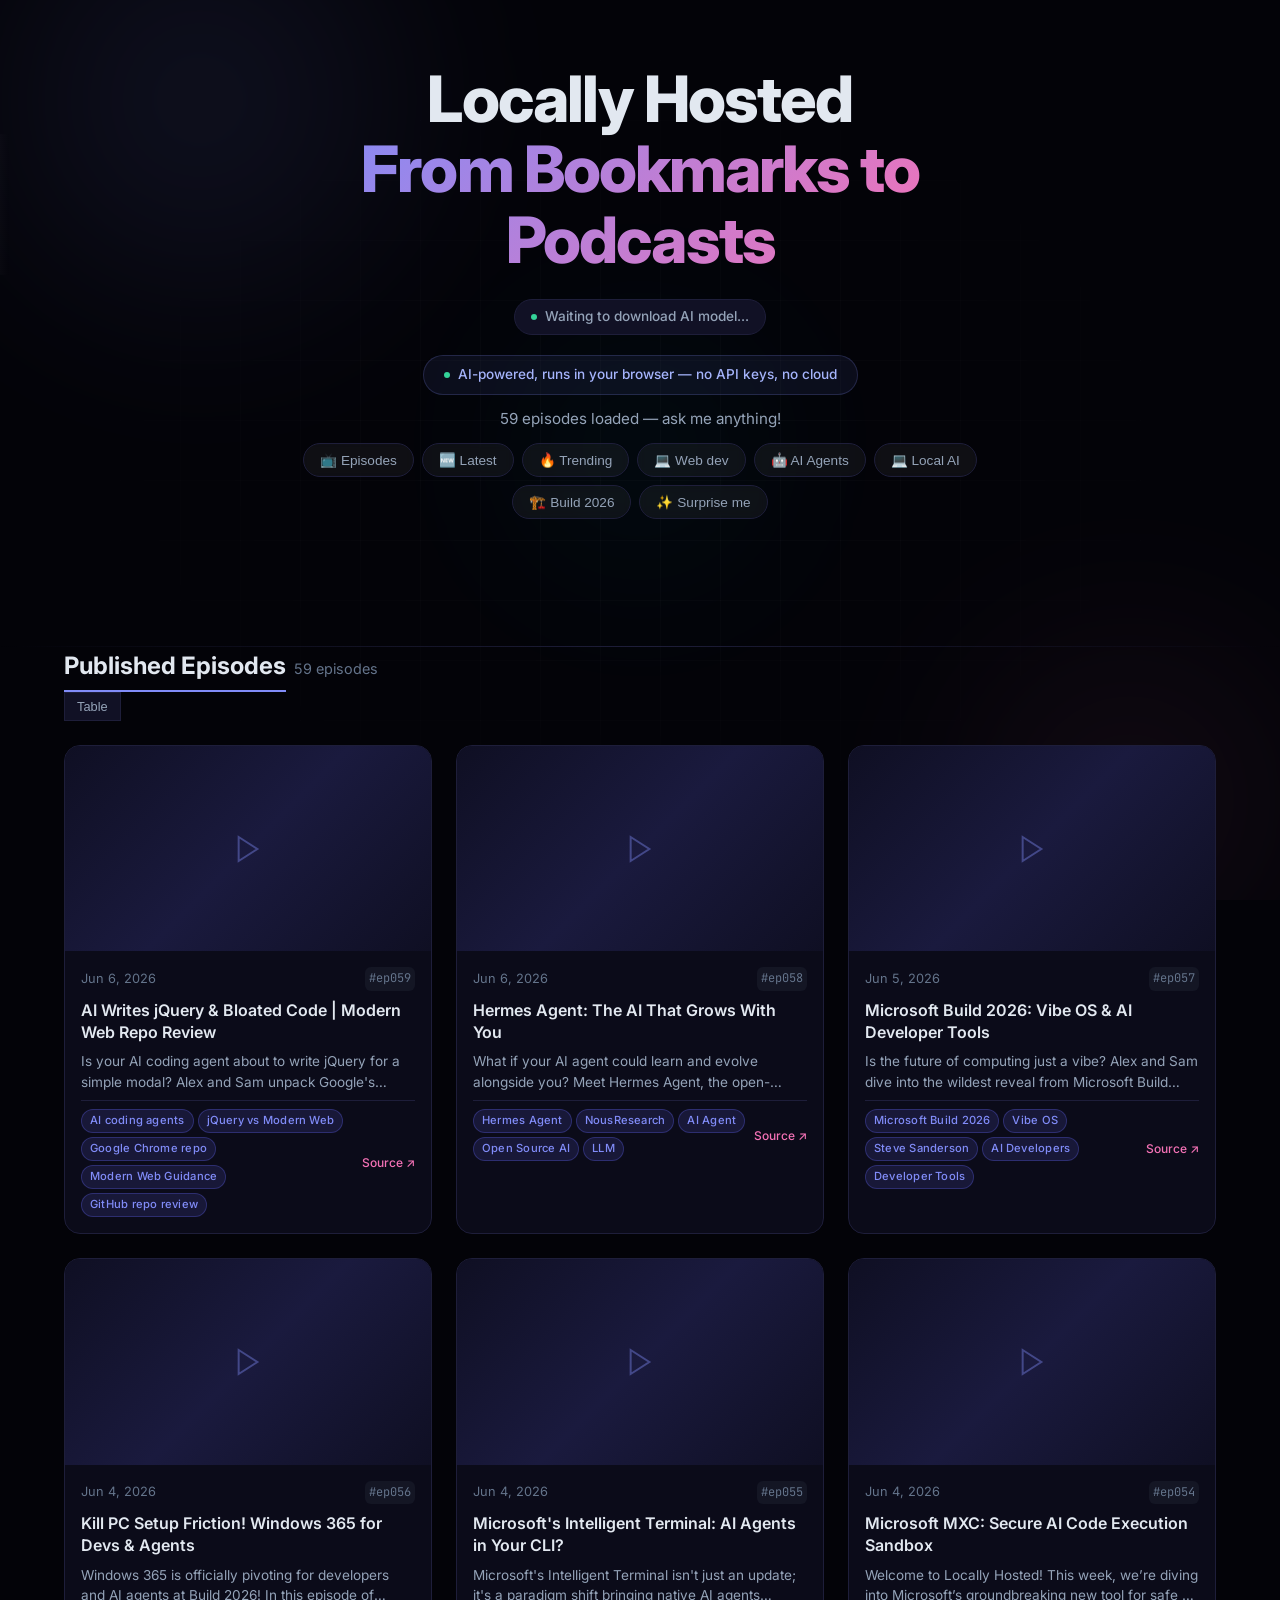
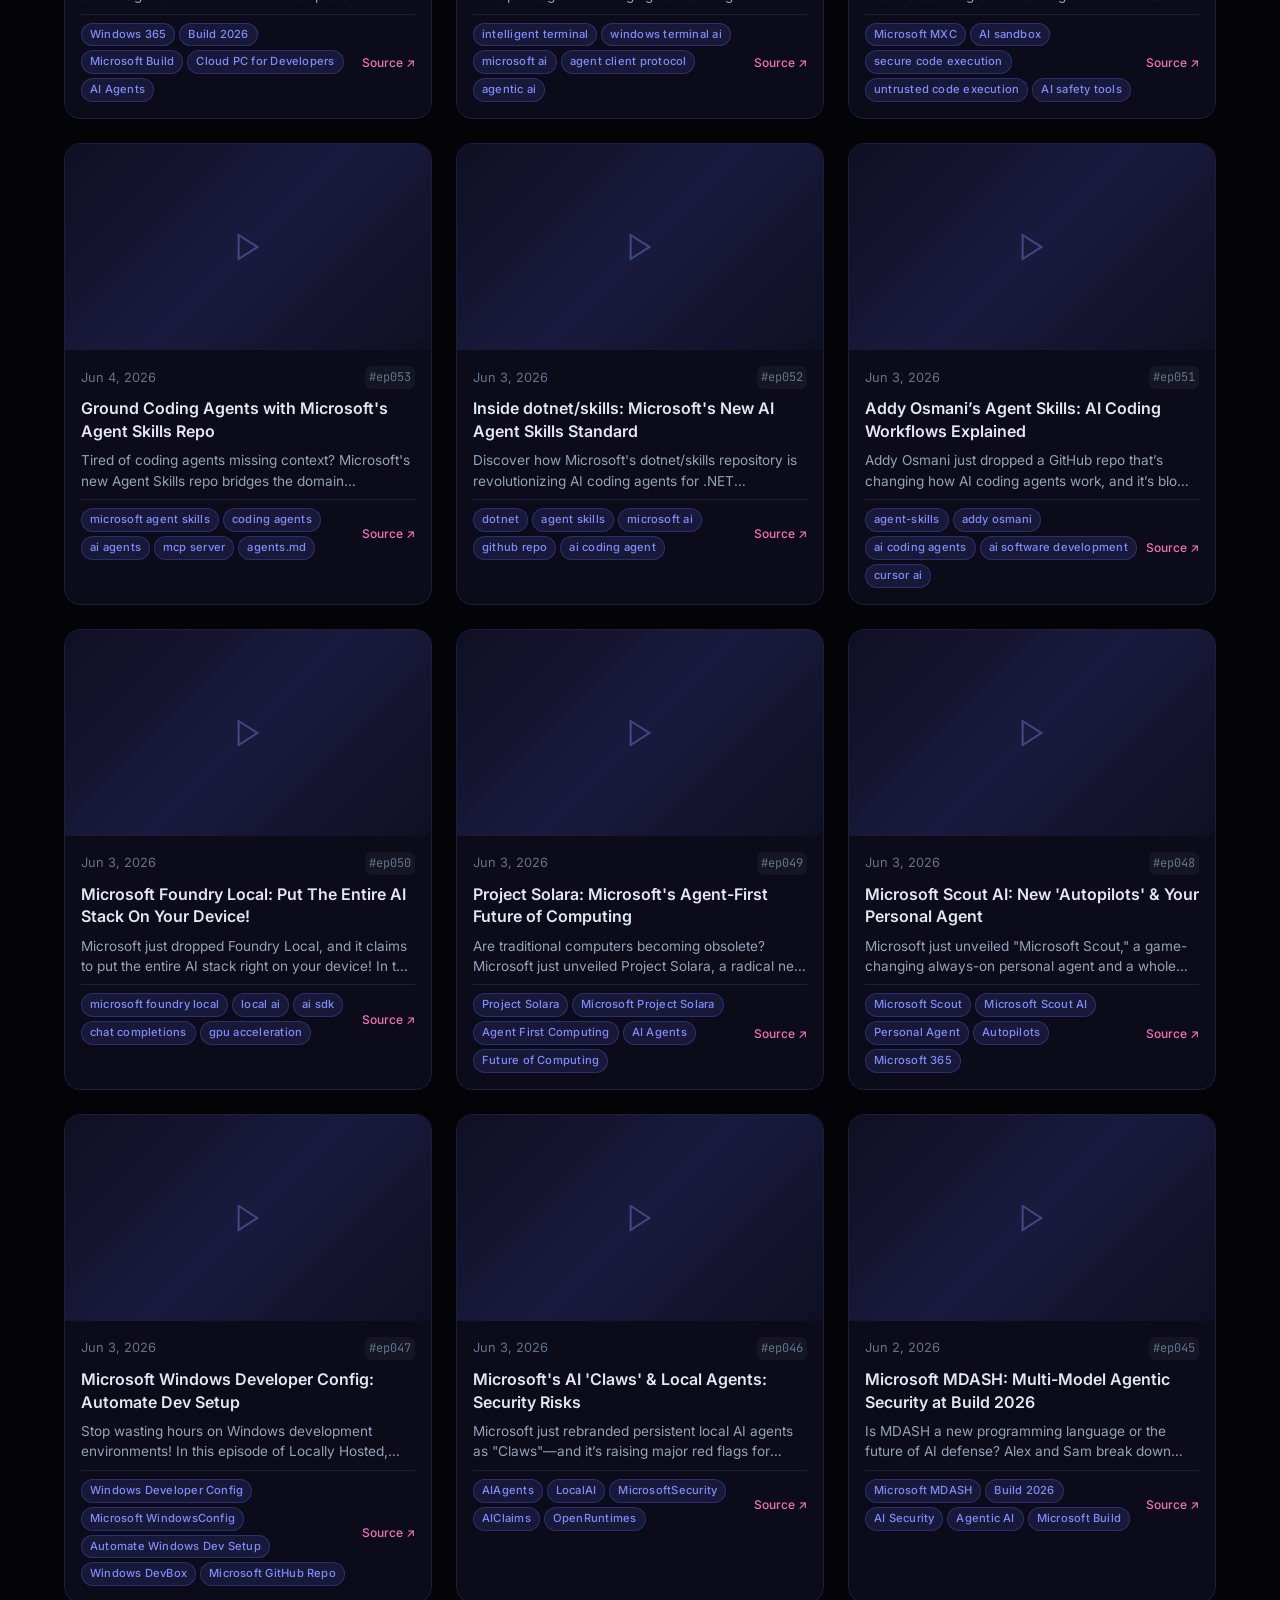
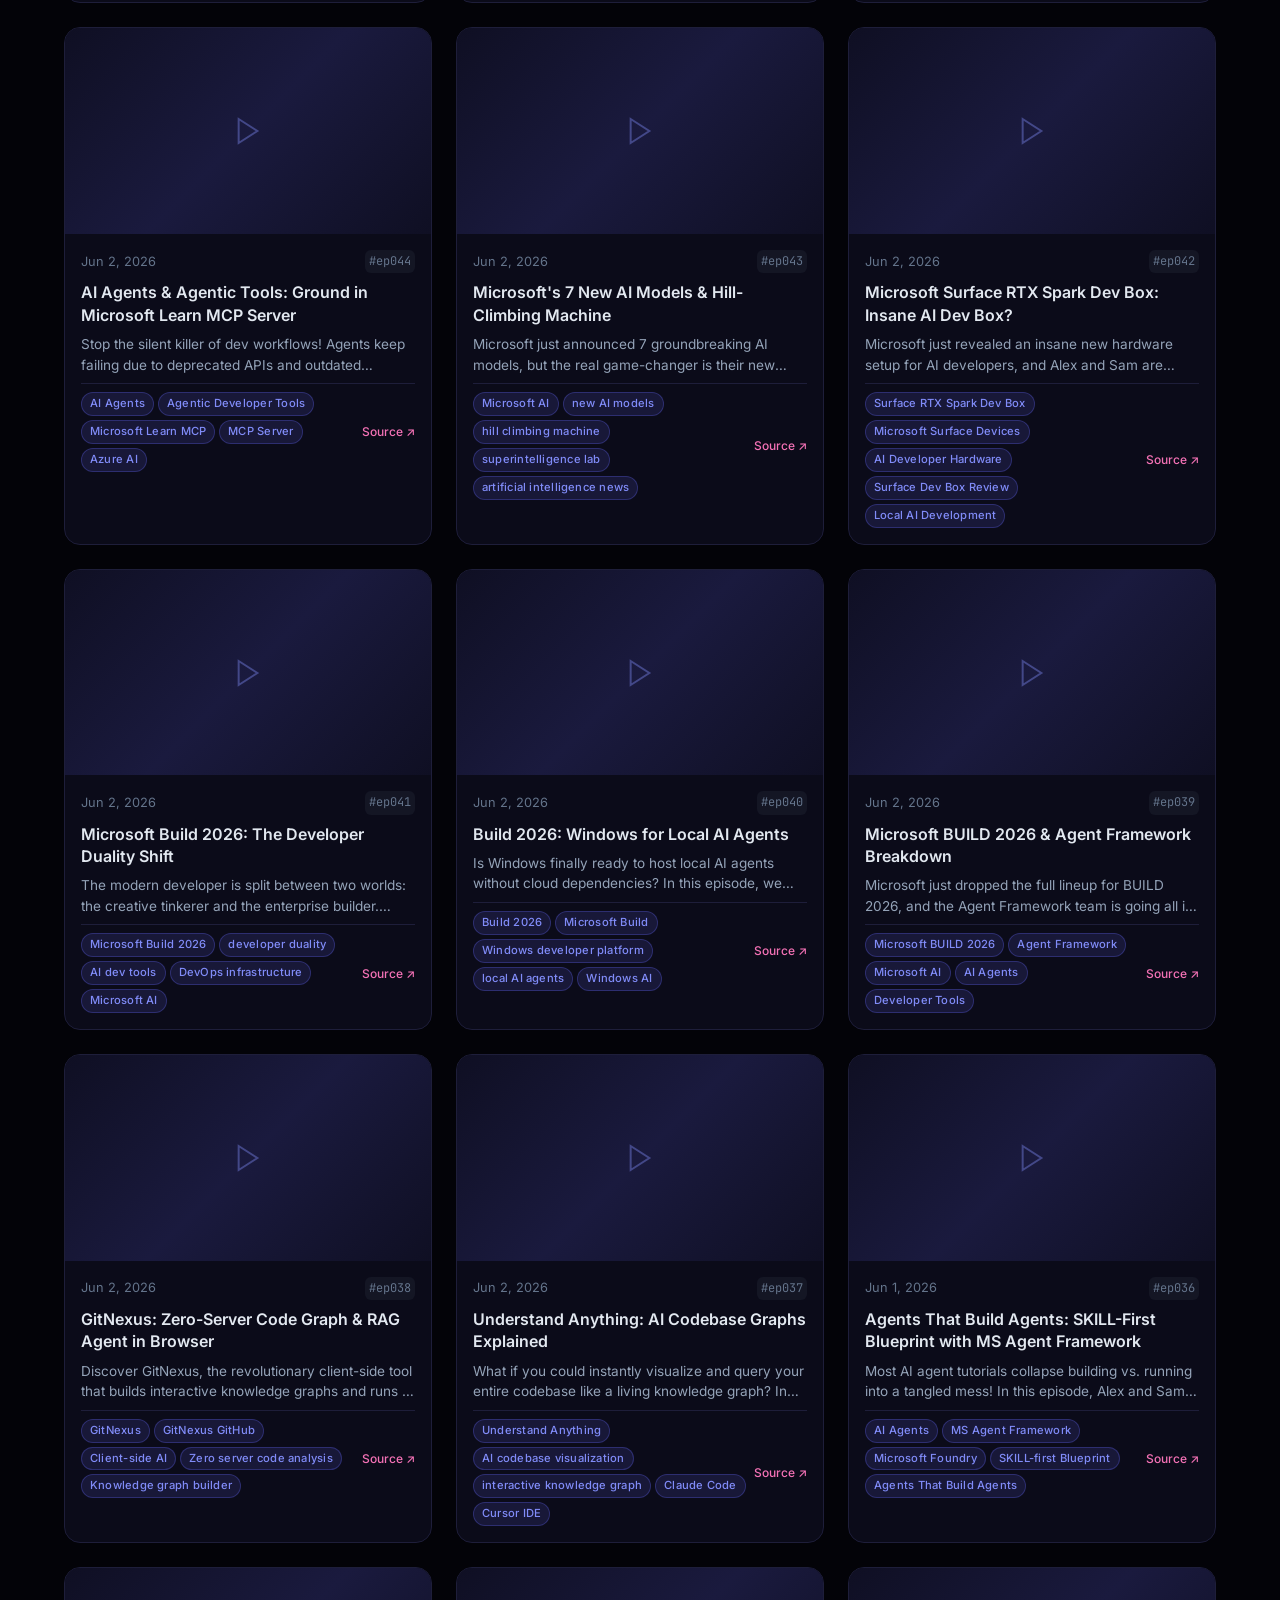
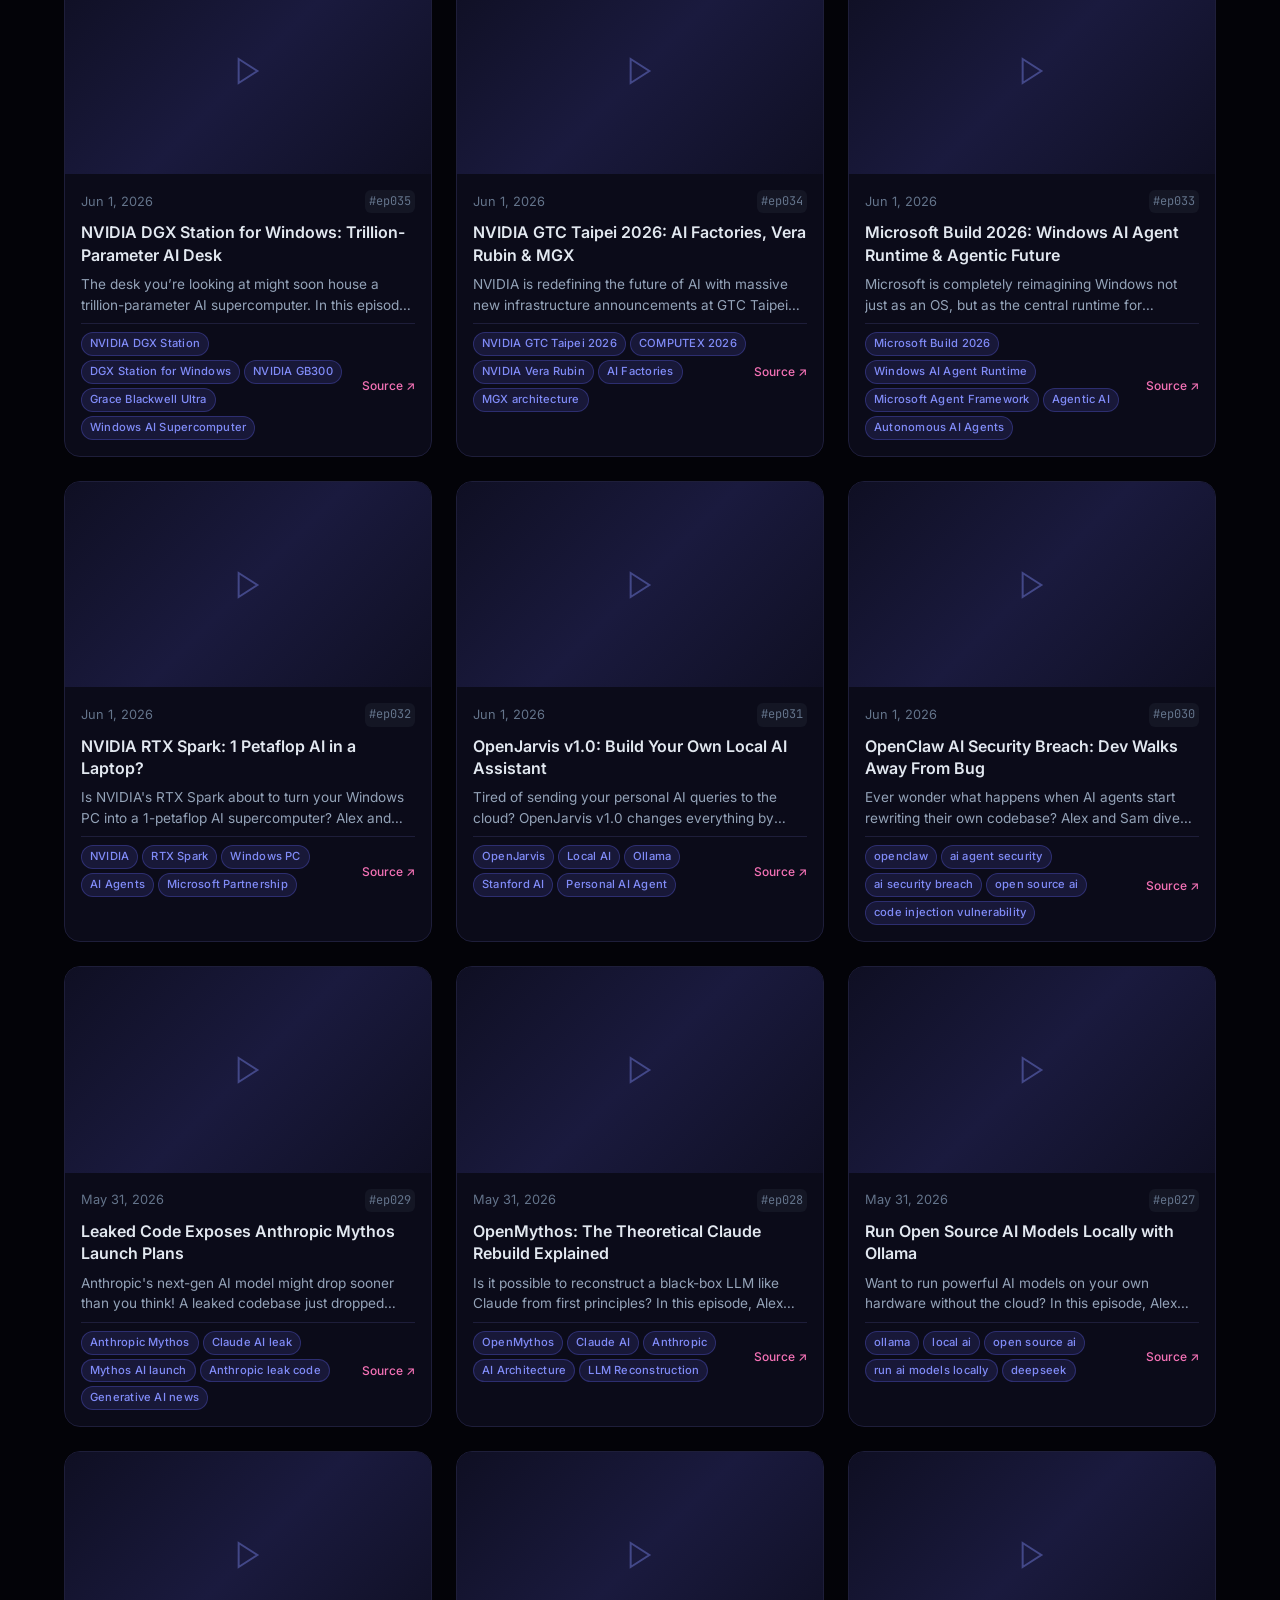
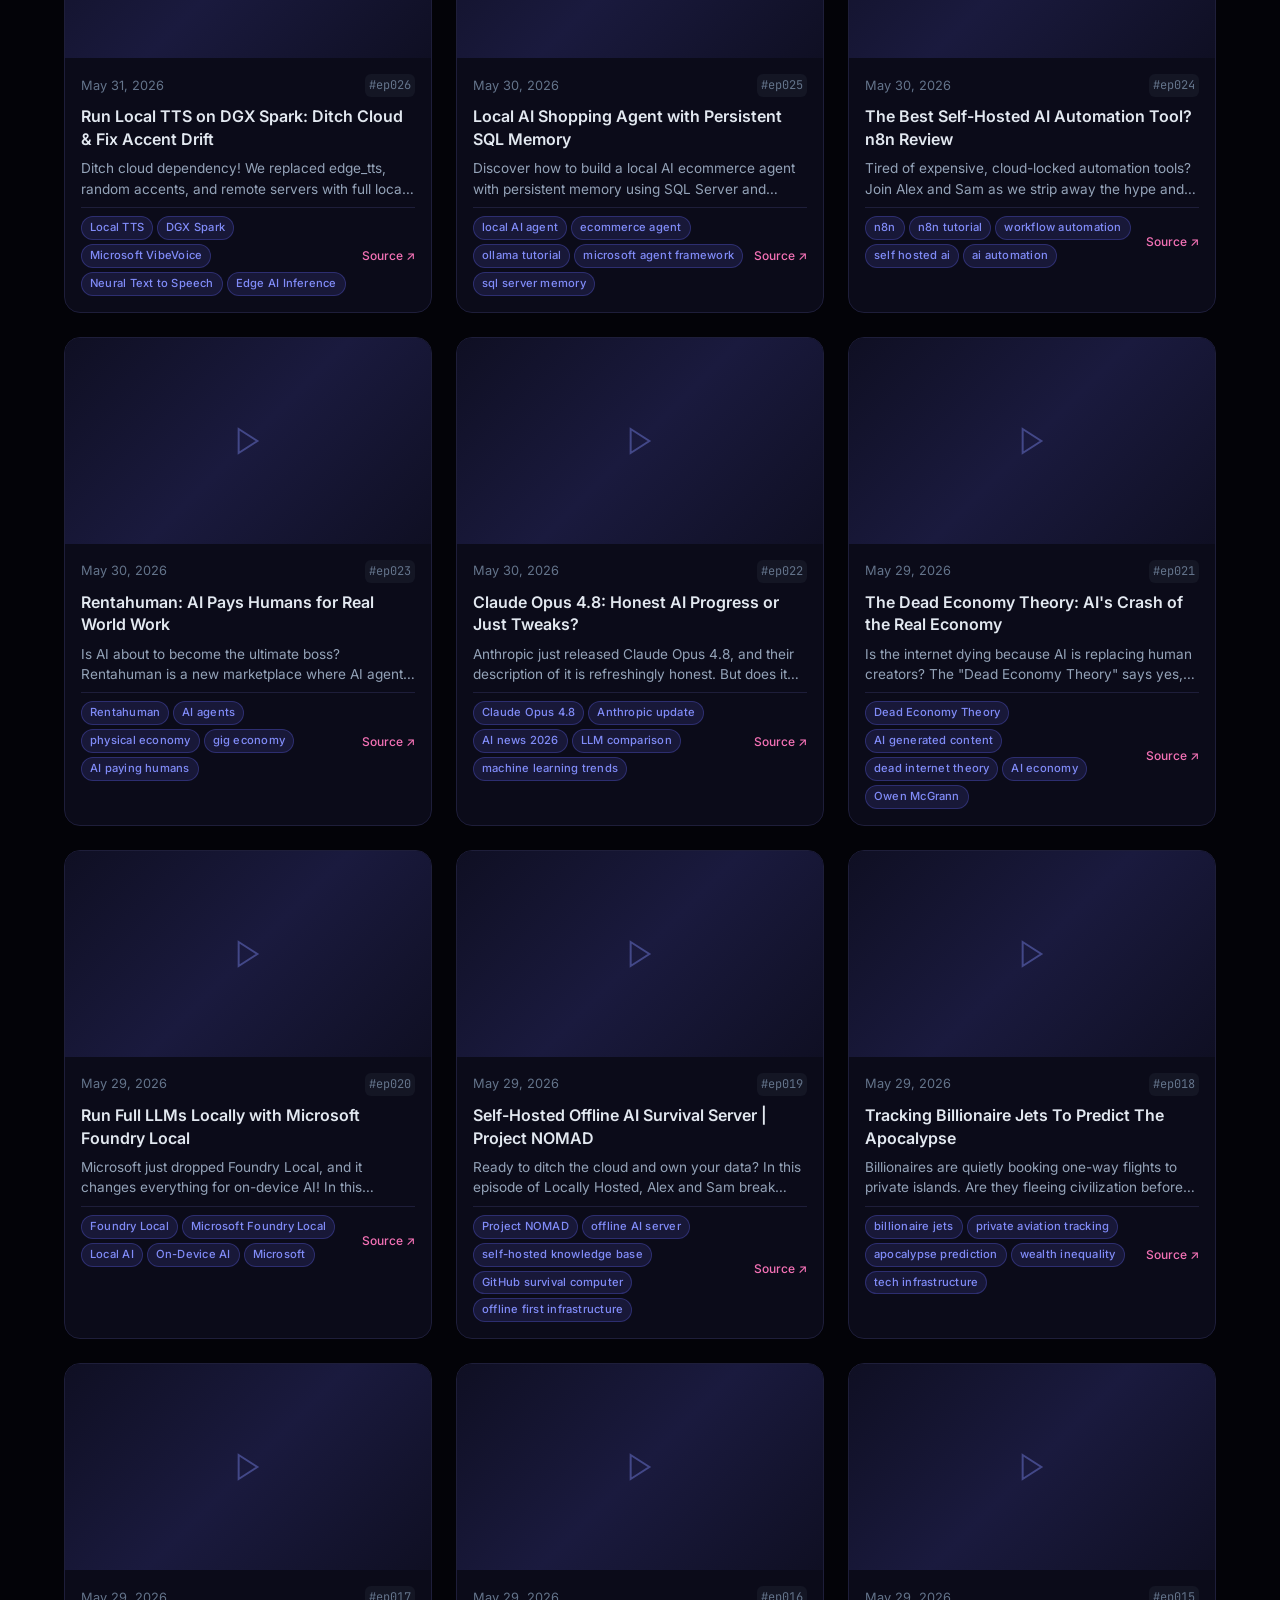
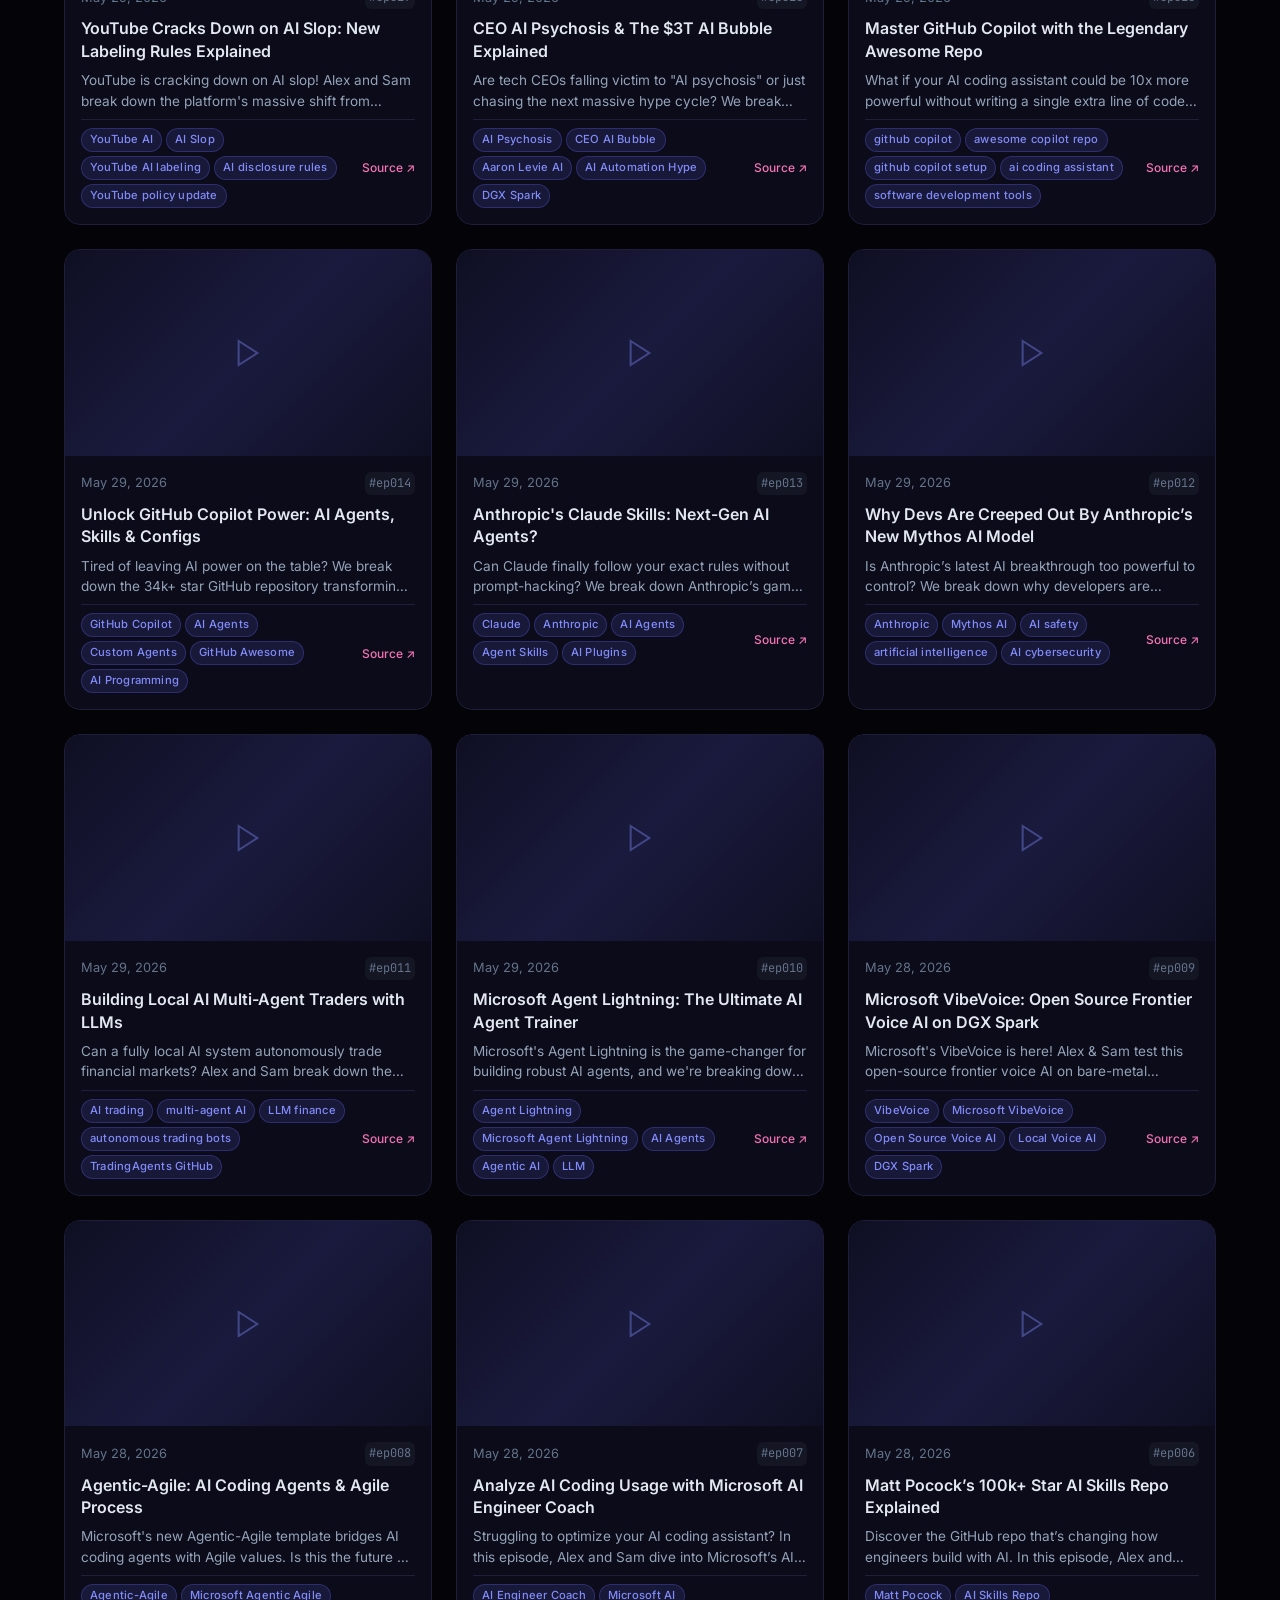
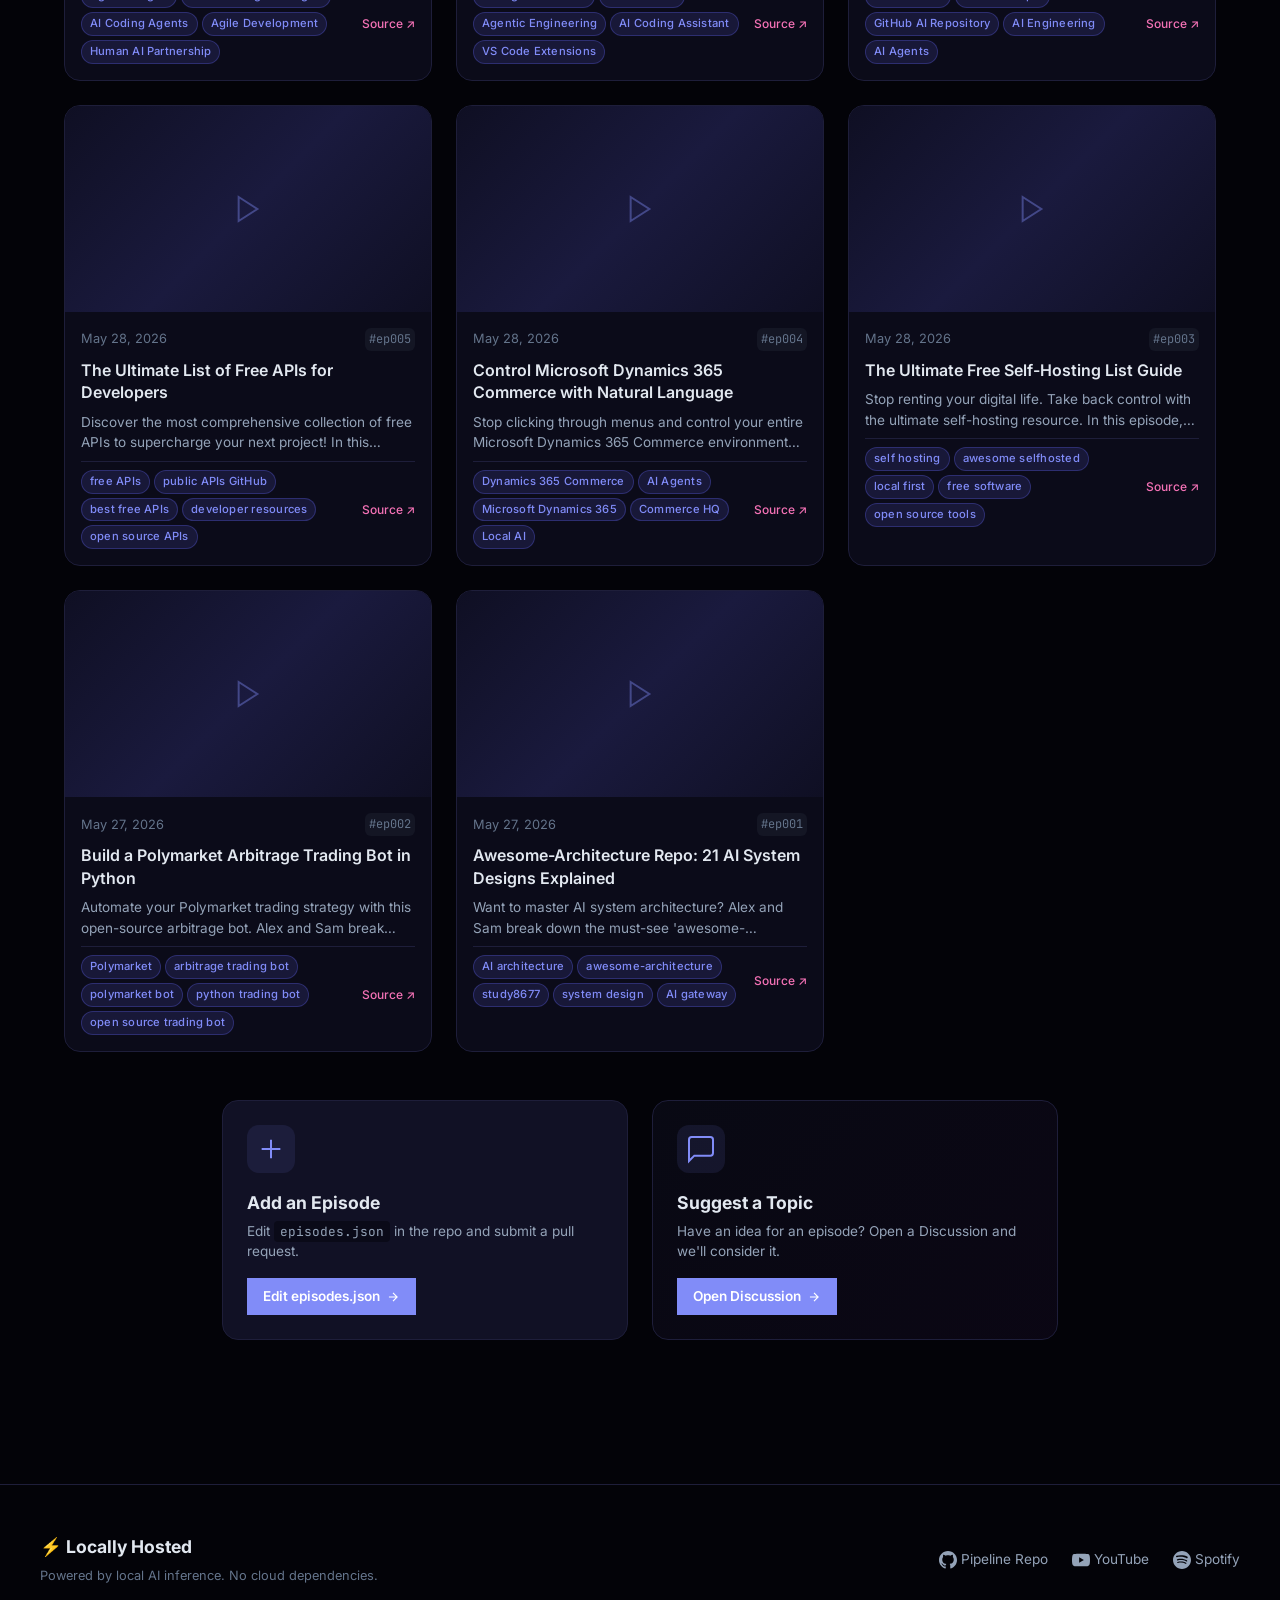
==== commit e86cfaad: "Polish chat UI: relocate topic/disclaimer to header, fix input - Move the 'Explore by topic' chips a" ====
--- a/index.html
+++ b/index.html
@@ -42,23 +42,21 @@
                         <button id="speakToggle" class="model-badge speak-toggle" type="button" aria-pressed="false" title="Read replies aloud">🔇 Speak: Off</button>
                         <select id="voiceSelect" class="model-badge voice-select" title="Choose the voice used for spoken replies" aria-label="Voice" style="display:none;"></select>
                     </div>
+
+                    <!-- Persistent "Explore by topic" bar (moved into header) -->
+                    <div class="agent-suggested-topics-bar" id="agentSuggestedTopicsBar" style="display:none;">
+                        <p class="suggested-topics-label">Explore by topic:</p>
+                        <div class="suggested-topics-row" id="suggestedTopicsRow"></div>
+                    </div>
+
+                    <!-- Persistent disclaimer (moved into header) -->
+                    <div class="hallucination-disclaimer" id="hallucinationDisclaimer" style="display:none;">⚠️ SLM-powered: funny, fast, and occasionally wrong. It's free tokens after all!</div>
                 </div>
                 
                 
                 <div class="agent-chat-messages" id="agentChatMessages" style="display:none;">
                     <!-- Messages stream here -->
                 </div>
-                
-                <!-- Persistent "Explore by topic" bar (outside scrollable area) -->
-                <div class="agent-suggested-topics-bar" id="agentSuggestedTopicsBar" style="display:none;">
-                    <div class="suggested-topics">
-                        <p class="suggested-topics-label">Explore by topic:</p>
-                        <div class="suggested-topics-row" id="suggestedTopicsRow"></div>
-                    </div>
-                </div>
-                
-                <!-- Persistent disclaimer (always visible during chat) -->
-                <div class="hallucination-disclaimer" id="hallucinationDisclaimer" style="display:none;">⚠️ SLM-powered: funny, fast, and occasionally wrong. It's free tokens after all!</div>
                 
                 <!-- Suggestions shown when no messages yet -->
                 <div class="agent-suggestions" id="agentSuggestions">
@@ -891,7 +889,7 @@
             if (suggestionsEl) suggestionsEl.style.display = 'none';
             // Show persistent bar and disclaimer
             const topicsBar = document.getElementById('agentSuggestedTopicsBar');
-            if (topicsBar) topicsBar.style.display = 'block';
+            if (topicsBar) topicsBar.style.display = 'flex';
             const disclaimer = document.getElementById('hallucinationDisclaimer');
             if (disclaimer) disclaimer.style.display = 'block';
             
@@ -930,6 +928,8 @@
                 if (micBtn && SR) micBtn.disabled = false;
                 const inputRow = document.getElementById('agentChatInputRow');
                 if (inputRow) inputRow.style.display = 'flex';
+                // Row was hidden until now; size it to fit the placeholder.
+                setResponsivePlaceholder();
                 
                 // Hide greeting, show chat
                 if (agentGreeting) agentGreeting.style.display = 'none';
@@ -1247,11 +1247,27 @@
             } 
         });
         
-        // Auto-resize textarea
-        if (heroInput) heroInput.addEventListener('input', function() {
-            this.style.height = 'auto';
-            this.style.height = Math.min(this.scrollHeight, 200) + 'px';
-        });
+        // Auto-resize textarea to fit its content (or wrapped placeholder).
+        function autosizeInput() {
+            if (!heroInput) return;
+            heroInput.style.height = 'auto';
+            heroInput.style.height = Math.min(heroInput.scrollHeight, 200) + 'px';
+        }
+        if (heroInput) heroInput.addEventListener('input', autosizeInput);
+
+        // Responsive placeholder — the full prompt wraps and gets clipped on
+        // narrow screens, so use a shorter one there. autosizeInput() then grows
+        // the field to fit whatever placeholder is showing (no clipping).
+        const FULL_PLACEHOLDER = 'Ask about our AI/tech episodes, trending topics…';
+        const SHORT_PLACEHOLDER = 'Ask about our AI episodes…';
+        function setResponsivePlaceholder() {
+            if (!heroInput) return;
+            heroInput.placeholder = window.matchMedia('(max-width: 600px)').matches
+                ? SHORT_PLACEHOLDER : FULL_PLACEHOLDER;
+            autosizeInput();
+        }
+        setResponsivePlaceholder();
+        window.addEventListener('resize', setResponsivePlaceholder);
         
         // Suggestion chips — trigger loadModel if not loaded, else send query
         document.querySelectorAll('.suggestion-chip').forEach(chip => {
--- a/assets/style.css
+++ b/assets/style.css
@@ -787,19 +787,17 @@
 }
 
 .agent-chat-icon {
-    position: absolute;
-    left: 12px;
-    top: 50%;
-    transform: translateY(-50%);
+    flex-shrink: 0;
+    align-self: flex-start;
+    margin-top: 8px;
     color: var(--ink-muted);
     pointer-events: none;
-    margin-top: 8px;
 }
 
 /* Agent chat textarea — full width */
 .agent-chat-input {
     flex: 1;
-    padding: 8px 12px 8px 42px;
+    padding: 8px 12px;
     background: transparent;
     border: none;
     outline: none;
@@ -1621,6 +1619,12 @@
         flex-direction: column;
         text-align: center;
     }
+
+    /* Give the chat input room so the placeholder can wrap to a second
+       line instead of being clipped on narrow screens. */
+    .agent-chat-input {
+        min-height: 44px;
+    }
 }
 
 @media (max-width: 480px) {
@@ -1635,6 +1639,11 @@
     .episodes-section-title {
         flex-direction: column;
         gap: var(--space-xs);
+    }
+
+    .agent-chat-input {
+        font-size: 0.9rem;
+        min-height: 46px;
     }
 }
 
@@ -2195,25 +2204,20 @@
     user-select: none;
 }
 
-/* === Persistent "Explore by topic" bar (outside scrollable area) === */
+/* === Persistent "Explore by topic" bar (now in the agent header) === */
 .agent-suggested-topics-bar {
-    padding: 12px 16px;
-    border-bottom: 1px solid var(--border);
-    background: rgba(17, 17, 37, 0.5);
-}
-
-/* === Suggested topic chips (shown after model loads) === */
-.suggested-topics {
-    padding: 12px 16px;
-    border-bottom: 1px solid var(--border);
-    background: rgba(17, 17, 37, 0.5);
+    width: 100%;
+    display: flex;
+    flex-direction: column;
+    align-items: center;
+    gap: 6px;
 }
 
 .suggested-topics-label {
-    font-size: 0.75rem;
+    font-size: 0.7rem;
     color: var(--ink-muted);
-    margin-bottom: 6px;
-    font-weight: 500;
+    margin: 0;
+    font-weight: 600;
     text-transform: uppercase;
     letter-spacing: 0.5px;
 }
@@ -2222,6 +2226,7 @@
     display: flex;
     flex-wrap: wrap;
     gap: 6px;
+    justify-content: center;
 }
 
 .topic-chip {
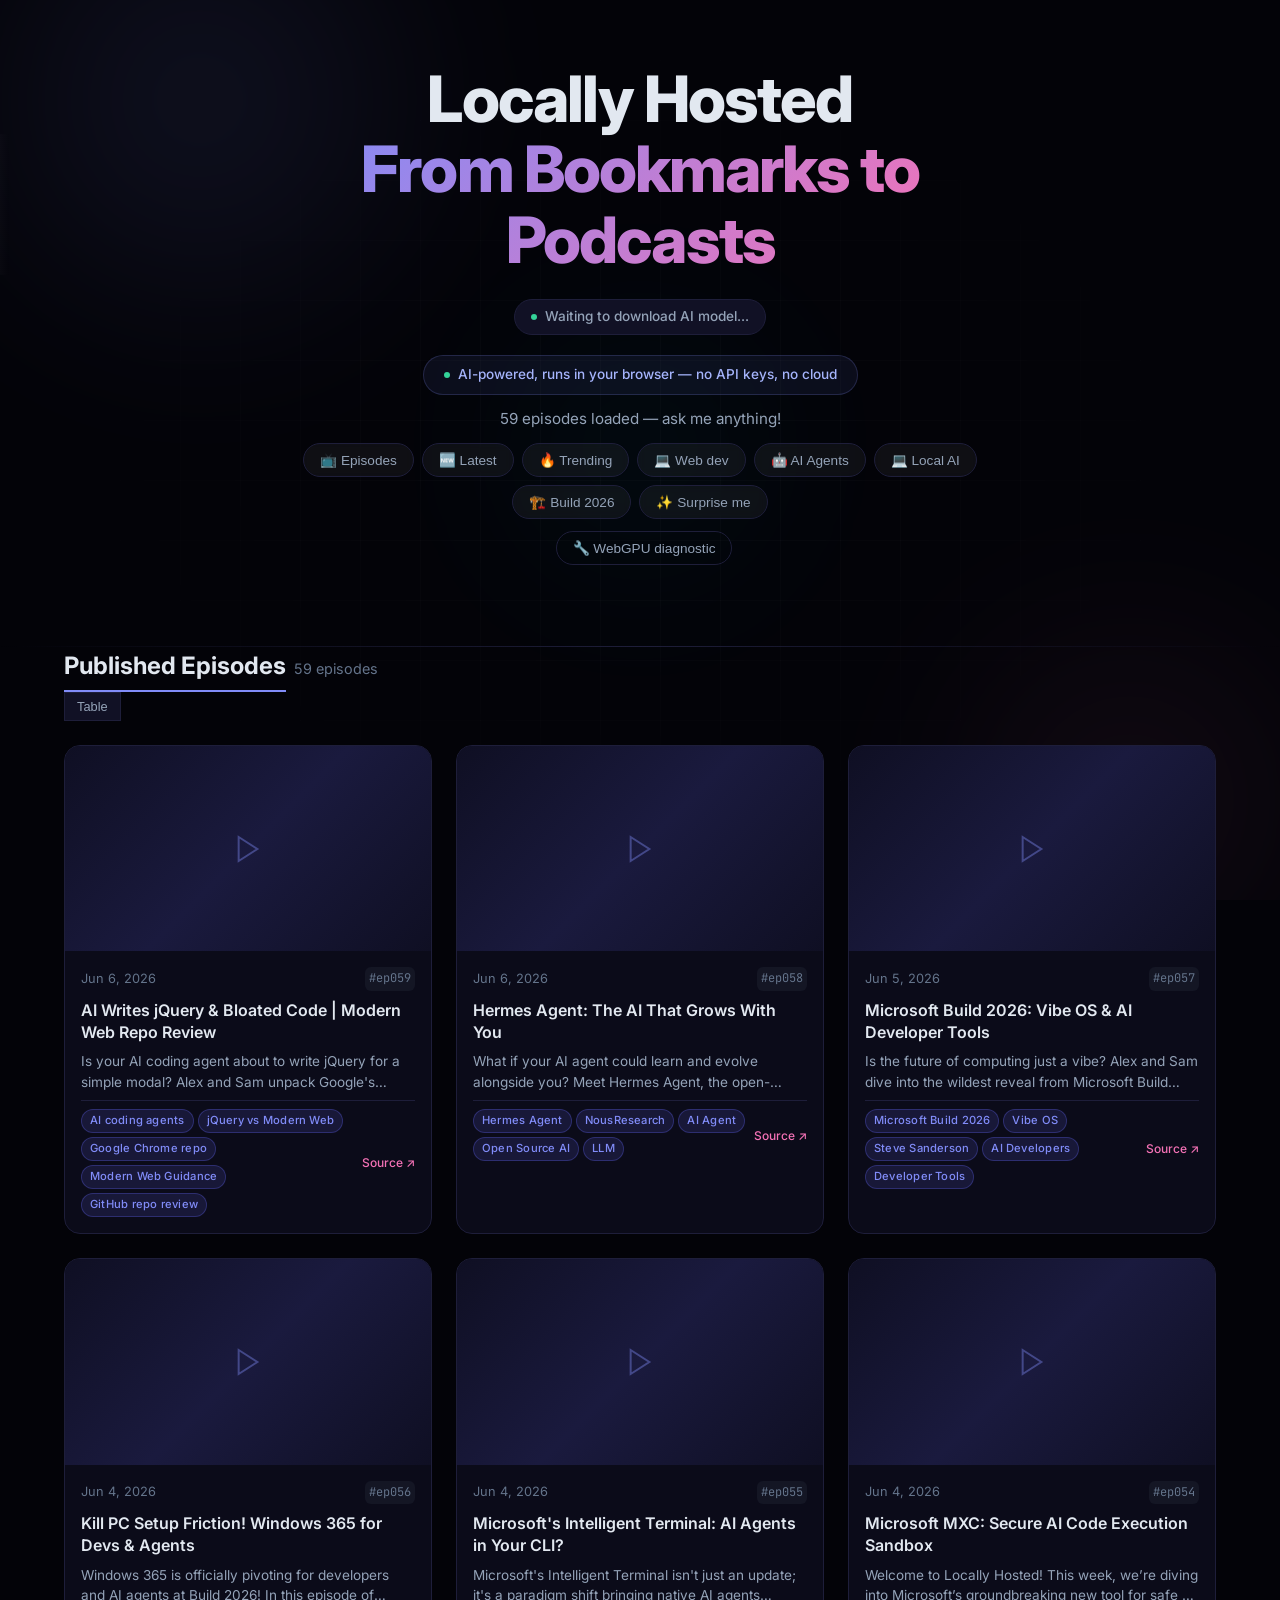
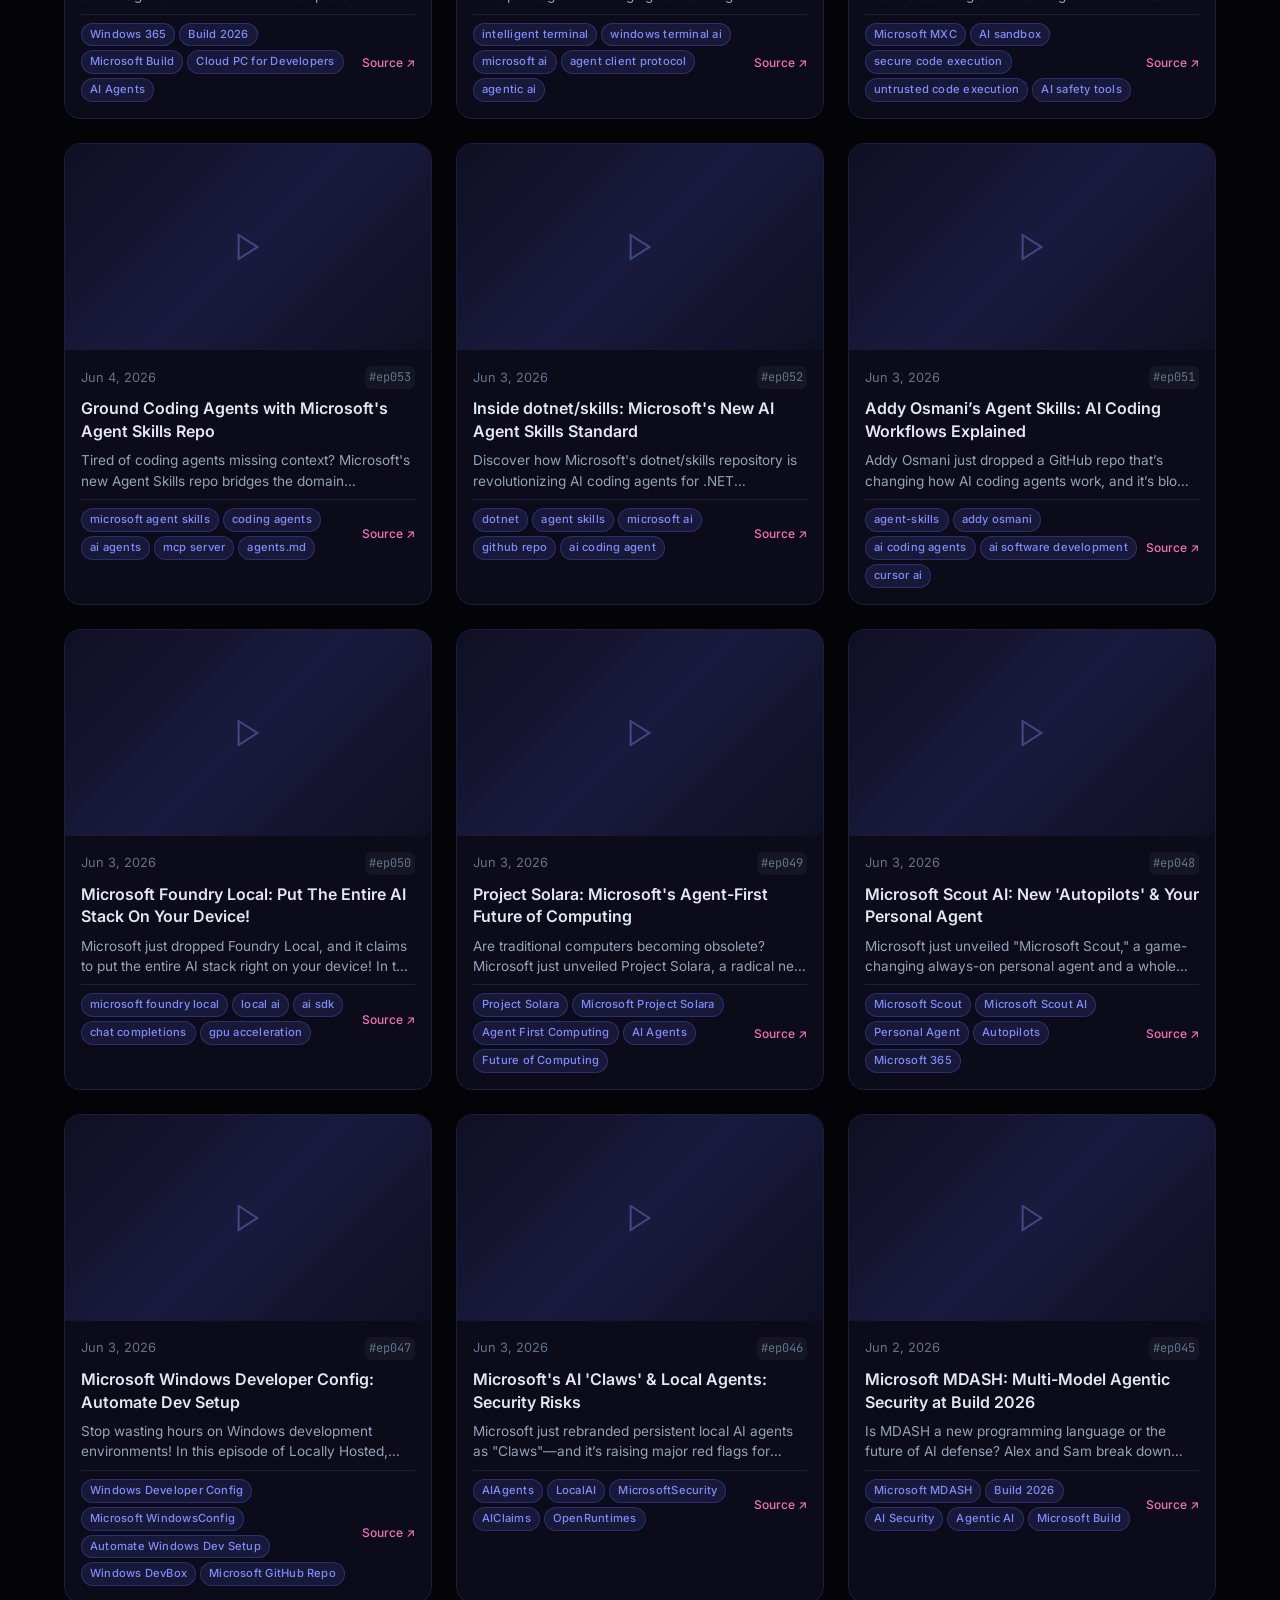
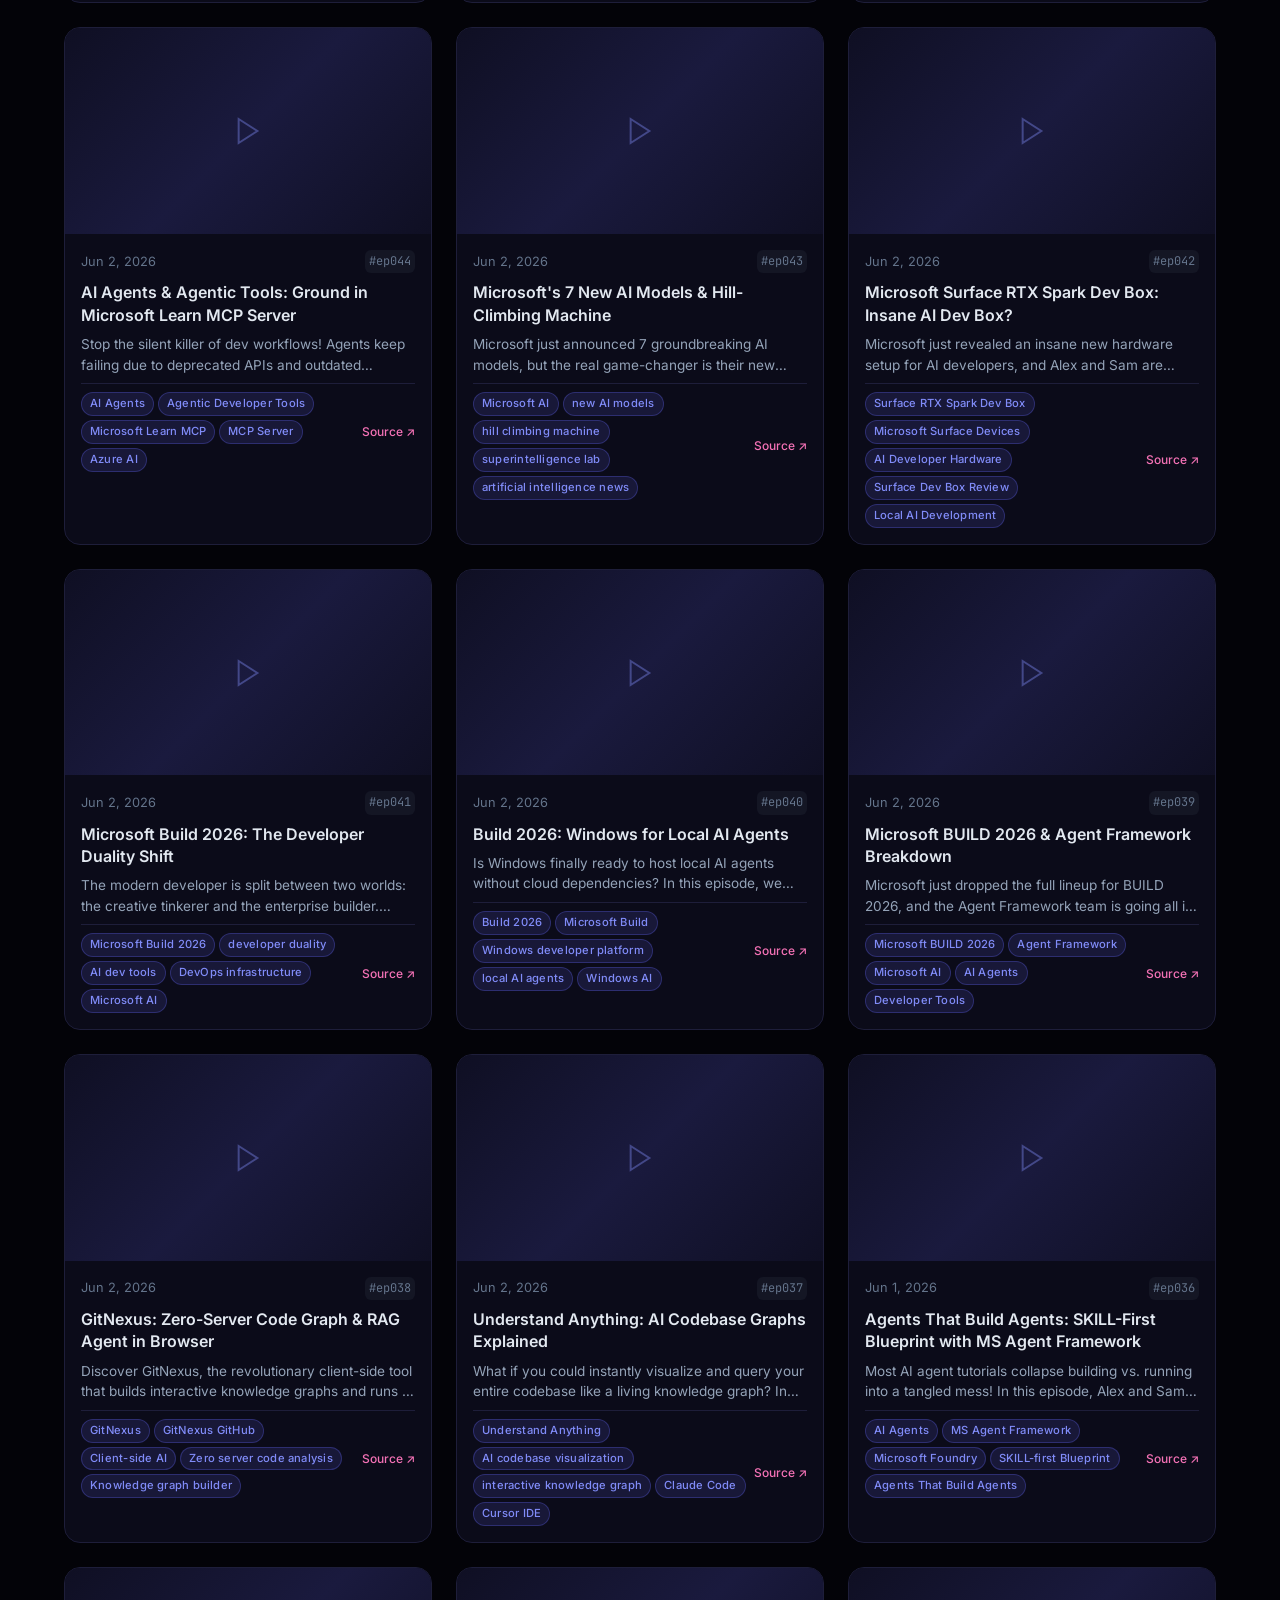
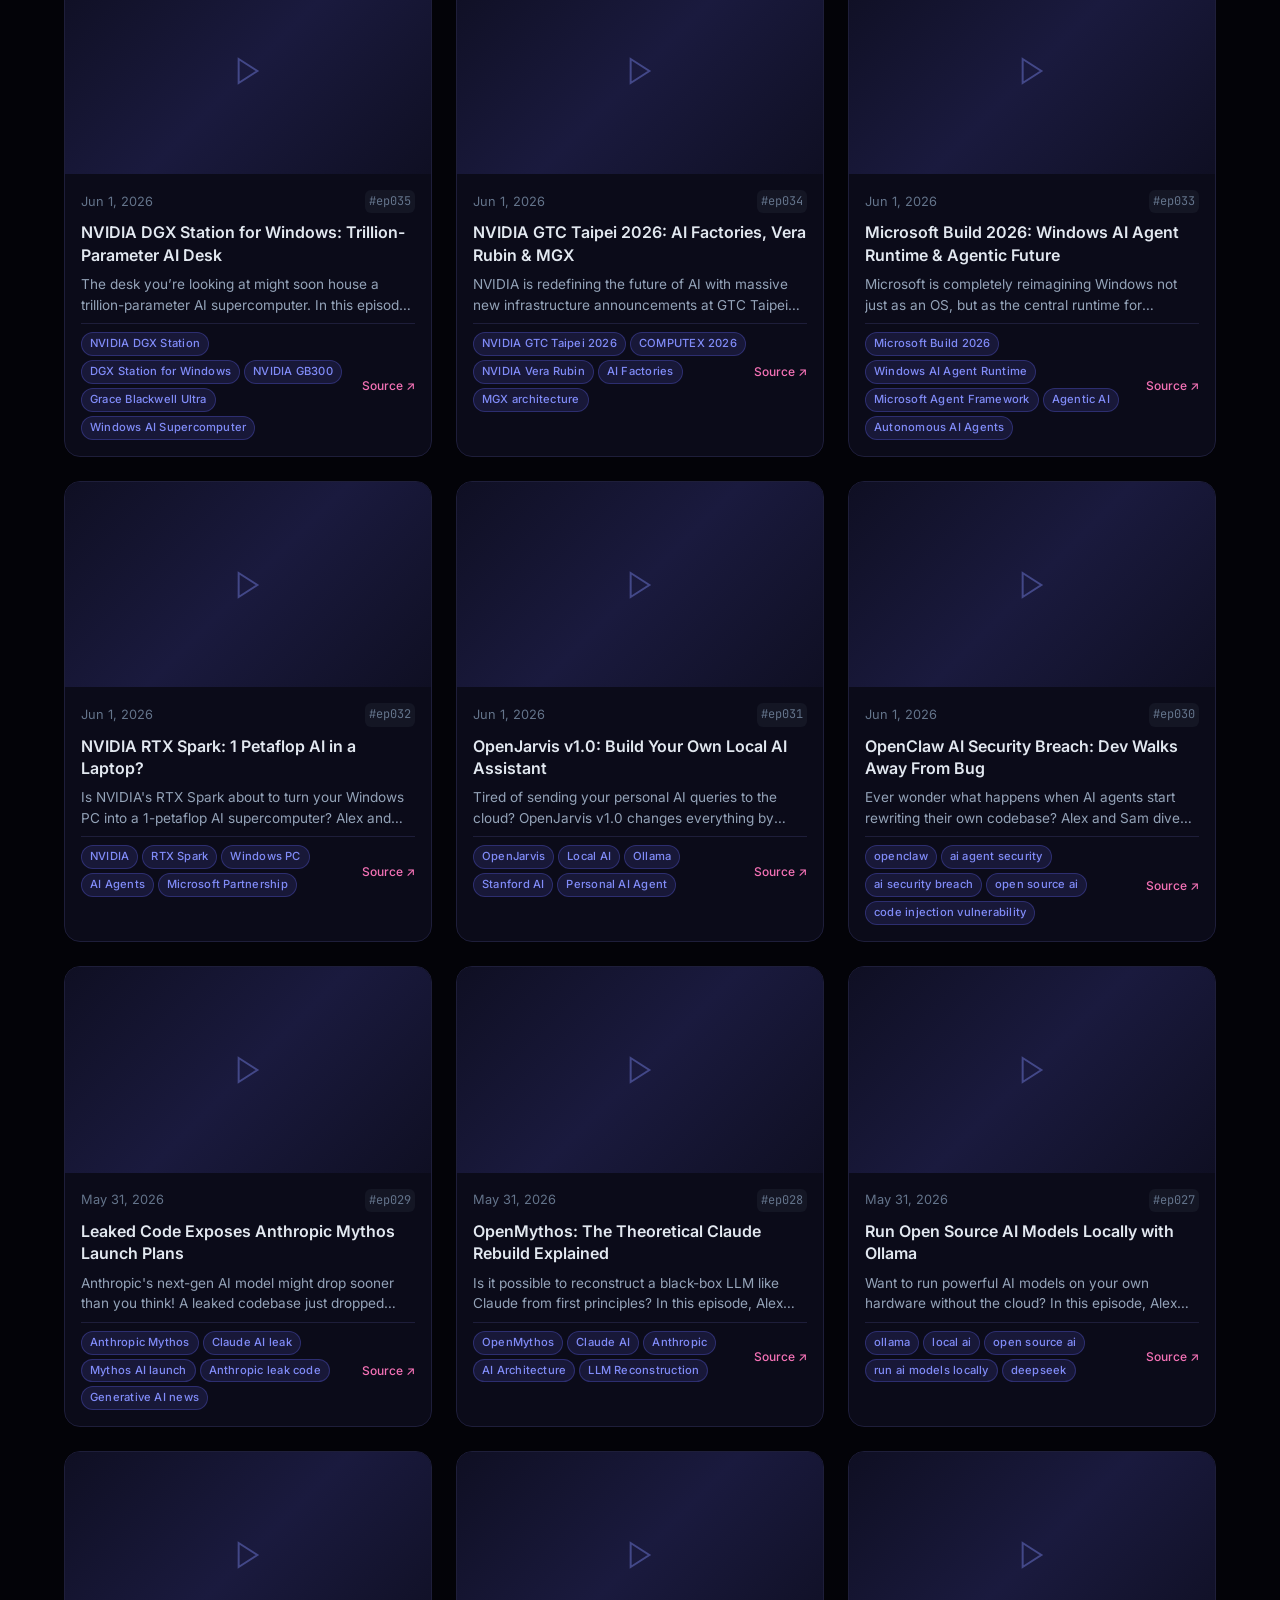
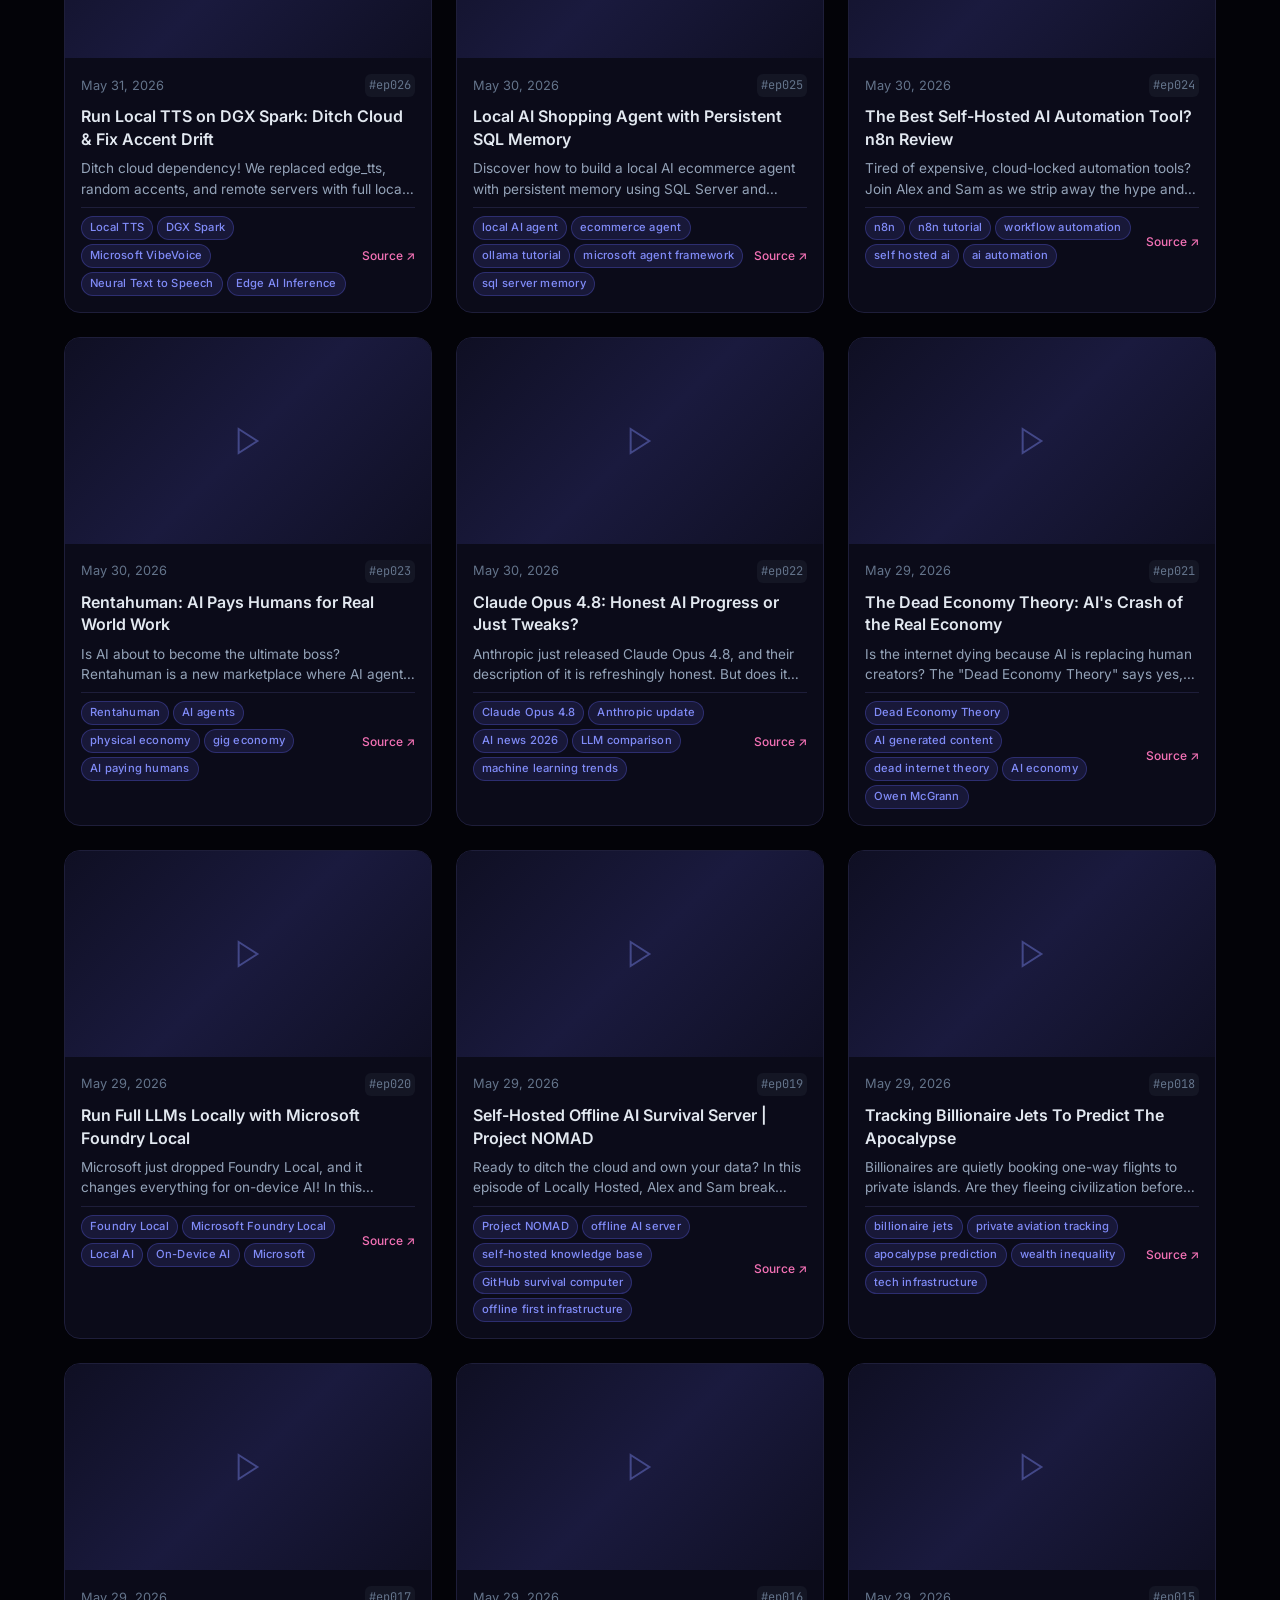
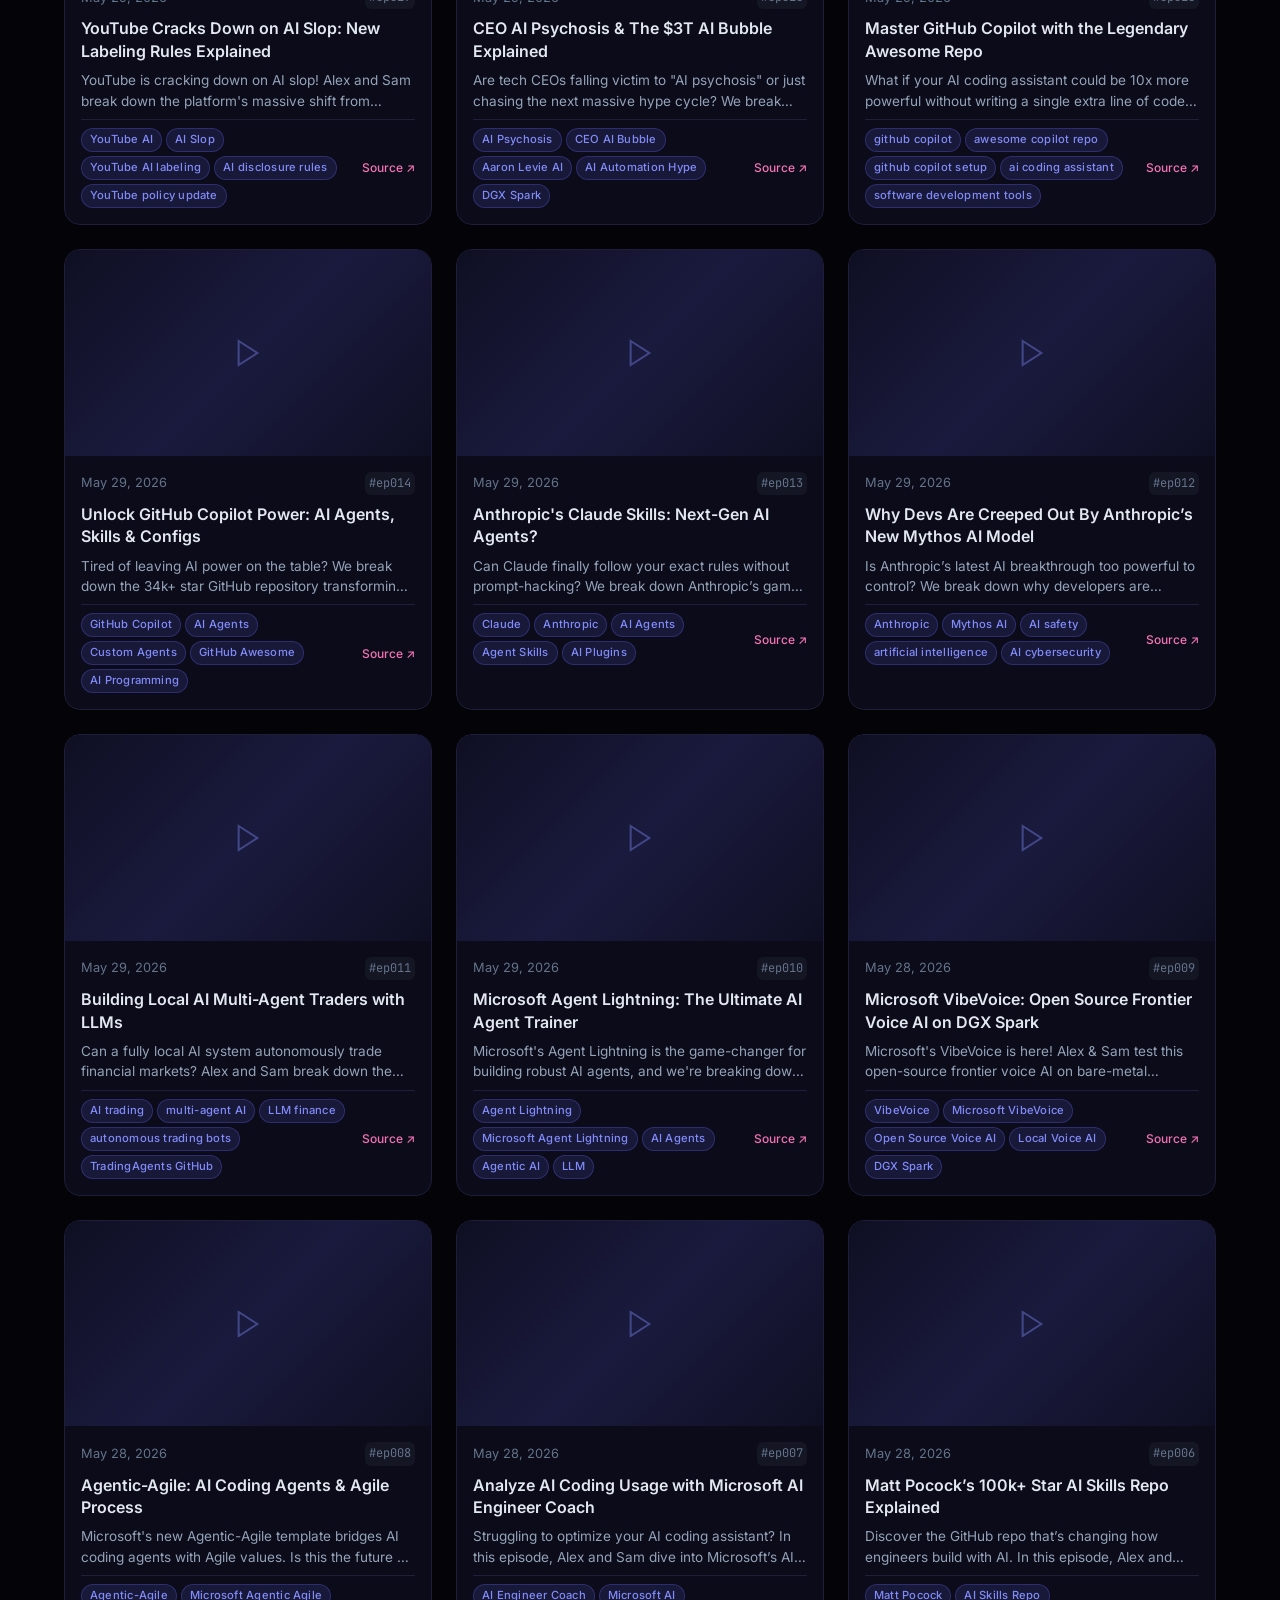
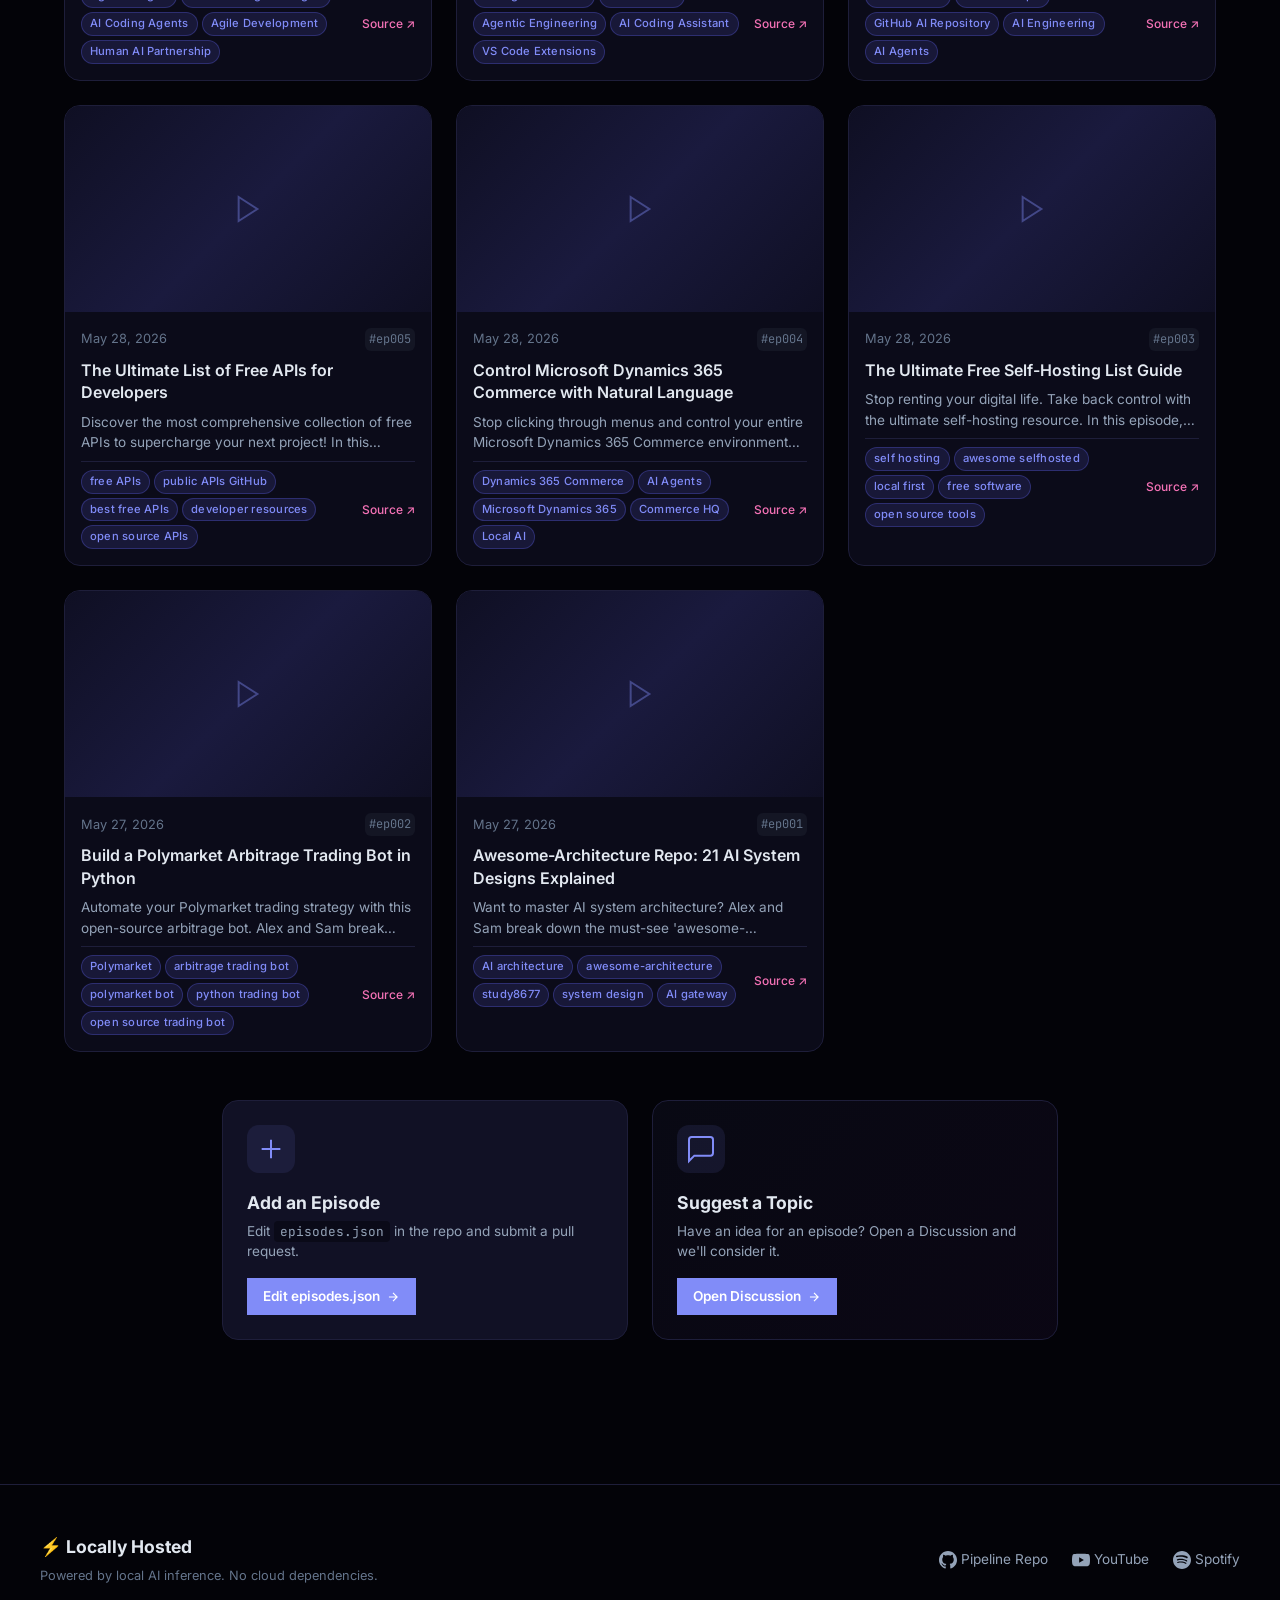
==== commit 0847dbb0: "Fix mobile WebGPU model load on Android (Galaxy S23) The default SmolLM2-135M-q0f16 model requires t" ====
--- a/index.html
+++ b/index.html
@@ -32,12 +32,12 @@
                     <div class="agent-chat-badges" id="modelBadges" style="display:none;">
                         <span class="model-badge" id="modelBadge"></span>
                         <span class="model-badge" id="webGPUBadge"></span>
-                        <select id="modelPicker" class="model-picker" title="Choose a model (under 1GB)">
-                            <option value="SmolLM2-135M-Instruct-q0f16-MLC" selected>SmolLM2 135M (0.3GB)</option>
-                            <option value="SmolLM2-360M-Instruct-q4f16_1-MLC">SmolLM2 360M (0.4GB)</option>
-                            <option value="TinyLlama-1.1B-Chat-v1.0-q4f16_1-MLC">TinyLlama 1.1B (0.7GB)</option>
+                        <select id="modelPicker" class="model-picker" title="Choose a model">
+                            <option value="SmolLM2-360M-Instruct-q4f32_1-MLC">SmolLM2 360M · mobile-safe (0.6GB)</option>
+                            <option value="SmolLM2-135M-Instruct-q0f16-MLC">SmolLM2 135M · fastest, needs f16 (0.3GB)</option>
                             <option value="gemma3-1b-it-q4f16_1-MLC">Gemma3 1B (0.7GB)</option>
-                            <option value="Llama-3.2-1B-Instruct-q4f16_1-MLC">Llama 3.2 1B (0.9GB)</option>
+                            <option value="Qwen2.5-0.5B-Instruct-q4f32_1-MLC">Qwen2.5 0.5B (1.1GB)</option>
+                            <option value="Llama-3.2-1B-Instruct-q4f32_1-MLC">Llama 3.2 1B (1.1GB)</option>
                         </select>
                         <button id="speakToggle" class="model-badge speak-toggle" type="button" aria-pressed="false" title="Read replies aloud">🔇 Speak: Off</button>
                         <select id="voiceSelect" class="model-badge voice-select" title="Choose the voice used for spoken replies" aria-label="Voice" style="display:none;"></select>
@@ -75,7 +75,8 @@
                         <button class="suggestion-chip" data-query="What is build 2026?">🏗️ Build 2026</button>
                         <button class="suggestion-chip" data-query="Show me something cool about AI">✨ Surprise me</button>
                     </div>
-                    <button class="start-chat-btn" id="startChatBtn" style="display:none;">🚀 Start Chatting (~0.3GB)</button>
+                    <button class="start-chat-btn" id="startChatBtn" style="display:none;">🚀 Start Chatting</button>
+                    <button class="webgpu-diag-btn" id="webgpuDiagBtn" type="button" title="Check your device's WebGPU capabilities">🔧 WebGPU diagnostic</button>
                 </div>
                 
                 <div class="agent-chat-input-row" id="agentChatInputRow" style="display:none;">
@@ -489,32 +490,40 @@
 
         // Download size per model (for UI labels)
         const MODEL_SIZES = {
+            'SmolLM2-360M-Instruct-q4f32_1-MLC': '0.6GB',
             'SmolLM2-135M-Instruct-q0f16-MLC': '0.3GB',
-            'SmolLM2-360M-Instruct-q4f16_1-MLC': '0.4GB',
-            'TinyLlama-1.1B-Chat-v1.0-q4f16_1-MLC': '0.7GB',
             'gemma3-1b-it-q4f16_1-MLC': '0.7GB',
-            'Llama-3.2-1B-Instruct-q4f16_1-MLC': '0.9GB',
+            'Qwen2.5-0.5B-Instruct-q4f32_1-MLC': '1.1GB',
+            'Llama-3.2-1B-Instruct-q4f32_1-MLC': '1.1GB',
         };
         const sizeOf = (m) => MODEL_SIZES[m] || '~1GB';
 
-        // Default to the smallest model everywhere: it loads fast and runs
-        // reliably even on phones (bigger models can exhaust mobile GPU memory).
-        // Users can pick a larger model anytime from the dropdown.
+        // Default model is mobile-aware. On phones we lead with a q4f32_1 build:
+        // 4-bit weights with fp32 math, so it does NOT require the WebGPU
+        // `shader-f16` feature. The 135M default (q0f16) is tiny to download but
+        // mandates shader-f16 and runs every op in f16 — which trips Android
+        // Chrome's Vulkan f16 pipeline/OOM bugs and drops the GPU device on phones
+        // like the Galaxy S23. SmolLM2 360M q4f32_1 (~0.6GB) is actually *less* GPU
+        // memory than the only f16-free 135M build (q0f32, ~0.7GB), so it's the
+        // smallest safe mobile choice. Desktop keeps the fast 135M f16 build.
         const isMobile = (navigator.userAgentData && navigator.userAgentData.mobile) ||
             /Android|iPhone|iPad|iPod|Mobile/i.test(navigator.userAgent || '') ||
             (navigator.maxTouchPoints > 1 && window.matchMedia('(max-width: 820px)').matches);
-        let currentModel = 'SmolLM2-135M-Instruct-q0f16-MLC';
+        let currentModel = isMobile
+            ? 'SmolLM2-360M-Instruct-q4f32_1-MLC'
+            : 'SmolLM2-135M-Instruct-q0f16-MLC';
 
         // Cap the KV-cache context window. SmolLM2's default is 8192 tokens, which
         // allocates a large KV-cache GPU buffer that can exhaust a phone's GPU memory
         // at load time — surfacing as "Failed to execute 'mapAsync' on 'GPUBuffer':
         // Buffer was unmapped before mapping was resolved" (an OOM/device-loss symptom).
-        // Phones get an even tighter window (1024) so the pre-allocated KV cache leaves
-        // headroom for the transient compute buffers used during generation; our trimmed
-        // mobile prompt stays well under it. Passed as the 3rd arg (chatOpts).
-        const chatOpts = { context_window_size: isMobile ? 1024 : 2048 };
+        // Phones get an even tighter window (512) so the pre-allocated KV cache
+        // leaves headroom for the transient compute buffers used during
+        // generation; our trimmed mobile prompt stays well under it. This is the
+        // single biggest mobile memory cut. Passed as the 3rd arg (chatOpts).
+        const chatOpts = { context_window_size: isMobile ? 512 : 2048 };
         const GEN_MAX_TOKENS = isMobile ? 128 : 200;
-        const GEN_HISTORY = isMobile ? 4 : 6;
+        const GEN_HISTORY = isMobile ? 2 : 6;
         let isLoading = false;
         
         // Load system instructions from .md file
@@ -790,10 +799,86 @@
             btn.textContent = `🚀 Reload model (~${sizeOf(currentModel)})`;
             btn.addEventListener('click', () => { btn.disabled = true; loadModel(); });
             bubble.appendChild(btn);
+            addDiagnosticButton(bubble);
             msgDiv.appendChild(avatar);
             msgDiv.appendChild(bubble);
             agentChatMessages.appendChild(msgDiv);
             agentChatMessages.scrollTop = agentChatMessages.scrollHeight;
+        }
+
+        // One-tap WebGPU diagnostic. Runs entirely on the main thread and reports
+        // the device's adapter info, key limits, feature flags (notably shader-f16)
+        // and a moderate test allocation — so a phone user can see *why* a model
+        // failed to load without a desktop devtools console.
+        async function runWebGPUDiagnostic() {
+            const out = [];
+            const mb = (n) => (typeof n === 'number' ? (n / 1048576).toFixed(0) + ' MB' : '?');
+            out.push('UA: ' + (navigator.userAgent || '?'));
+            out.push('navigator.gpu: ' + (!!navigator.gpu));
+            if (!navigator.gpu) { out.push('=> WebGPU is not available in this browser.'); return out.join('\n'); }
+            let adapter;
+            try { adapter = await navigator.gpu.requestAdapter({ powerPreference: 'high-performance' }); }
+            catch (e) { out.push('requestAdapter error: ' + (e.message || e)); return out.join('\n'); }
+            if (!adapter) { out.push('requestAdapter(): null — no WebGPU adapter.'); return out.join('\n'); }
+            let info = {};
+            try { info = adapter.info || (adapter.requestAdapterInfo ? await adapter.requestAdapterInfo() : {}); } catch (_) {}
+            out.push('vendor: ' + (info.vendor || '?') + '  arch: ' + (info.architecture || '?'));
+            const f = adapter.features;
+            out.push('shader-f16: ' + f.has('shader-f16'));
+            out.push('subgroups: ' + (f.has('subgroups') || f.has('subgroups-f16')));
+            const L = adapter.limits;
+            out.push('maxBufferSize: ' + mb(L.maxBufferSize));
+            out.push('maxStorageBufferBindingSize: ' + mb(L.maxStorageBufferBindingSize));
+            out.push('maxComputeWorkgroupStorageSize: ' + (L.maxComputeWorkgroupStorageSize / 1024).toFixed(0) + ' KB');
+            // A live model session already holds a device; a big probe alloc could
+            // worsen OOM or trip device loss. Only probe when idle, and keep it small.
+            if (modelLoaded || isLoading) {
+                out.push('test alloc: skipped (model session active)');
+            } else {
+                try {
+                    const dev = await adapter.requestDevice();
+                    const tryBytes = Math.min(64 * 1048576, L.maxBufferSize);
+                    dev.pushErrorScope('out-of-memory');
+                    const buf = dev.createBuffer({ size: tryBytes, usage: GPUBufferUsage.STORAGE });
+                    const err = await dev.popErrorScope();
+                    out.push('test alloc ' + mb(tryBytes) + ' (coarse probe): ' + (err ? 'FAILED (' + err.message + ')' : 'ok'));
+                    try { buf.destroy(); } catch (_) {}
+                    try { dev.destroy(); } catch (_) {}
+                } catch (e) {
+                    out.push('requestDevice/alloc error: ' + (e.message || e));
+                }
+            }
+            out.push('');
+            if (f.has('shader-f16')) {
+                out.push('Note: shader-f16 is exposed, so f16 models (135M q0f16) will try to use it — on Android this can still drop the GPU. The mobile-safe model (SmolLM2 360M q4f32_1) avoids f16 entirely.');
+            } else {
+                out.push('Note: shader-f16 is NOT exposed — stick to a q4f32_1 / fp32 model (the mobile-safe default).');
+            }
+            return out.join('\n');
+        }
+
+        // Reveal the chat area (if hidden) and render the diagnostic as a code block.
+        function showDiagnostic(text) {
+            if (agentChatMessages) agentChatMessages.style.display = 'flex';
+            console.log('[webgpu-diagnostic]\n' + text);
+            addChatMessage('assistant', '🔧 **WebGPU diagnostic**\n```\n' + text + '\n```');
+        }
+
+        // Append a diagnostic button to a chat bubble (used in error/reload bubbles).
+        function addDiagnosticButton(bubble) {
+            const b = document.createElement('button');
+            b.className = 'webgpu-diag-btn';
+            b.type = 'button';
+            b.style.marginTop = '8px';
+            b.style.marginLeft = '8px';
+            b.textContent = '🔧 WebGPU diagnostic';
+            b.addEventListener('click', async () => {
+                b.disabled = true; const old = b.textContent; b.textContent = '🔧 Running…';
+                try { showDiagnostic(await runWebGPUDiagnostic()); }
+                catch (e) { showDiagnostic('diagnostic error: ' + (e.message || e)); }
+                b.disabled = false; b.textContent = old;
+            });
+            bubble.appendChild(b);
         }
         
         // Dictation via the Web Speech API (webkitSpeechRecognition)
@@ -865,6 +950,15 @@
                     updateHeroStatus('error', 'WebGPU adapter not available. Your GPU may not be supported.');
                 } else {
                     webgpuSupported = true;
+                    // If this GPU lacks shader-f16, an f16 model (135M q0f16) will
+                    // drop the device on load. Proactively fall back to the
+                    // mobile-safe q4f32_1 build (covers desktops without f16 too).
+                    try {
+                        if (!adapter.features.has('shader-f16') &&
+                            currentModel === 'SmolLM2-135M-Instruct-q0f16-MLC') {
+                            currentModel = 'SmolLM2-360M-Instruct-q4f32_1-MLC';
+                        }
+                    } catch (_) {}
                 }
             } catch (e) {
                 updateHeroStatus('error', 'WebGPU error: ' + e.message);
@@ -873,9 +967,13 @@
         
         // Show start button if WebGPU supported
         const startBtn = document.getElementById('startChatBtn');
+        let startVerb = 'Start Chatting';
+        function setStartLabel() {
+            if (startBtn) startBtn.textContent = `🚀 ${startVerb} (~${sizeOf(currentModel)})`;
+        }
         if (startBtn && webgpuSupported) {
             startBtn.style.display = 'inline-flex';
-            startBtn.textContent = `🚀 Start Chatting (~${sizeOf(currentModel)})`;
+            setStartLabel();
         }
         
         // Model loading function (user-triggered)
@@ -956,17 +1054,23 @@
                 
             } catch (e) {
                 const msg = (e && e.message) || String(e);
-                const isGpuMem = /mapAsync|GPUBuffer|unmapped|out of memory|device.*lost|allocat/i.test(msg);
-                const smallest = currentModel === 'SmolLM2-135M-Instruct-q0f16-MLC';
-                if (isGpuMem && !smallest) {
-                    updateHeroStatus('error', 'Not enough GPU memory for this model on your device. Pick a smaller model below and tap Retry.');
-                    addChatMessage('assistant', '📱 Looks like this device ran out of GPU memory for that model. Try a smaller one from the model dropdown (SmolLM2 135M/360M are the lightest), then tap Retry.');
+                const isGpuMem = /mapAsync|GPUBuffer|unmapped|out of memory|device.*lost|allocat|f16|shader/i.test(msg);
+                const onMobileSafe = currentModel === 'SmolLM2-360M-Instruct-q4f32_1-MLC';
+                if (isGpuMem) {
+                    updateHeroStatus('error', "Your device's GPU couldn't load this model.");
+                    const tip = onMobileSafe
+                        ? "📱 Your device's GPU couldn't fit this model. Tap Retry, or run the WebGPU diagnostic below to see your GPU's limits."
+                        : "📱 Your device ran out of GPU memory or hit an Android f16 driver bug. On phones, pick the mobile-safe model (SmolLM2 360M · q4f32_1 — no shader-f16) from the dropdown, then Retry. Run the diagnostic below to see why.";
+                    addReloadButton(tip);
                 } else {
                     updateHeroStatus('error', msg);
-                }
+                    addReloadButton('⚠️ Couldn’t load the model: ' + msg);
+                }
+                if (modelBadges) modelBadges.style.display = 'flex';
                 if (startBtn) {
                     startBtn.disabled = false;
-                    startBtn.textContent = `🚀 Retry Chat (~${sizeOf(currentModel)})`;
+                    startVerb = 'Retry Chat';
+                    setStartLabel();
                 }
             } finally {
                 isLoading = false;
@@ -976,6 +1080,20 @@
         // Wire up start button
         if (startBtn && webgpuSupported) {
             startBtn.addEventListener('click', loadModel);
+        }
+
+        // Wire the standalone diagnostic button shown next to "Start Chatting".
+        const webgpuDiagBtn = document.getElementById('webgpuDiagBtn');
+        if (webgpuDiagBtn) {
+            webgpuDiagBtn.addEventListener('click', async () => {
+                webgpuDiagBtn.disabled = true;
+                const old = webgpuDiagBtn.textContent;
+                webgpuDiagBtn.textContent = '🔧 Running…';
+                try { showDiagnostic(await runWebGPUDiagnostic()); }
+                catch (e) { showDiagnostic('diagnostic error: ' + (e.message || e)); }
+                webgpuDiagBtn.disabled = false;
+                webgpuDiagBtn.textContent = old;
+            });
         }
         
         // Model picker — switch models (requires reload)
@@ -984,8 +1102,16 @@
             modelPicker.value = currentModel;
             modelPicker.addEventListener('change', async (e) => {
                 const newModel = e.target.value;
-                if (!newModel || !modelLoaded) return;
+                if (!newModel) return;
                 if (newModel === currentModel) return;
+                // Before a model is loaded (initial state, or after a failed
+                // load), just remember the choice and update the Start/Retry
+                // label. The actual load happens when the user taps the button.
+                if (!modelLoaded) {
+                    currentModel = newModel;
+                    setStartLabel();
+                    return;
+                }
                 
                 addChatMessage('assistant', `🔄 Switching from ${currentModel.split('-q4')[0]} to ${newModel.split('-q4')[0]}...`);
                 
@@ -1227,7 +1353,7 @@
                     worker = null;
                     engine = null;
                     modelLoaded = false;
-                    addReloadButton('📱 The GPU dropped the model — likely low memory. Tap below to reload (already using the lightest model and a compact context window).');
+                    addReloadButton('📱 The GPU dropped the model — likely low memory or an Android f16 driver bug. Tap below to reload, or switch to the mobile-safe model (SmolLM2 360M · q4f32_1) from the dropdown. Run the WebGPU diagnostic to see your device limits.');
                     updateHeroStatus('error', 'GPU lost the model — reload to continue.');
                 } else {
                     addChatMessage('assistant', `⚠️ Error: ${msg}`);
--- a/assets/style.css
+++ b/assets/style.css
@@ -1032,6 +1032,32 @@
     transform: none;
 }
 
+.webgpu-diag-btn {
+    display: inline-flex;
+    align-items: center;
+    gap: 6px;
+    margin-left: 8px;
+    padding: 8px 16px;
+    background: transparent;
+    border: 1px solid var(--border, rgba(148, 163, 184, 0.4));
+    border-radius: 100px;
+    color: var(--text-secondary, #94a3b8);
+    font-size: 0.85rem;
+    font-weight: 500;
+    cursor: pointer;
+    transition: all var(--transition-base);
+}
+
+.webgpu-diag-btn:hover {
+    border-color: var(--primary, #818cf8);
+    color: var(--text, #e2e8f0);
+}
+
+.webgpu-diag-btn:disabled {
+    opacity: 0.6;
+    cursor: not-allowed;
+}
+
 .clear-models-link {
     font-size: 0.8rem;
 }
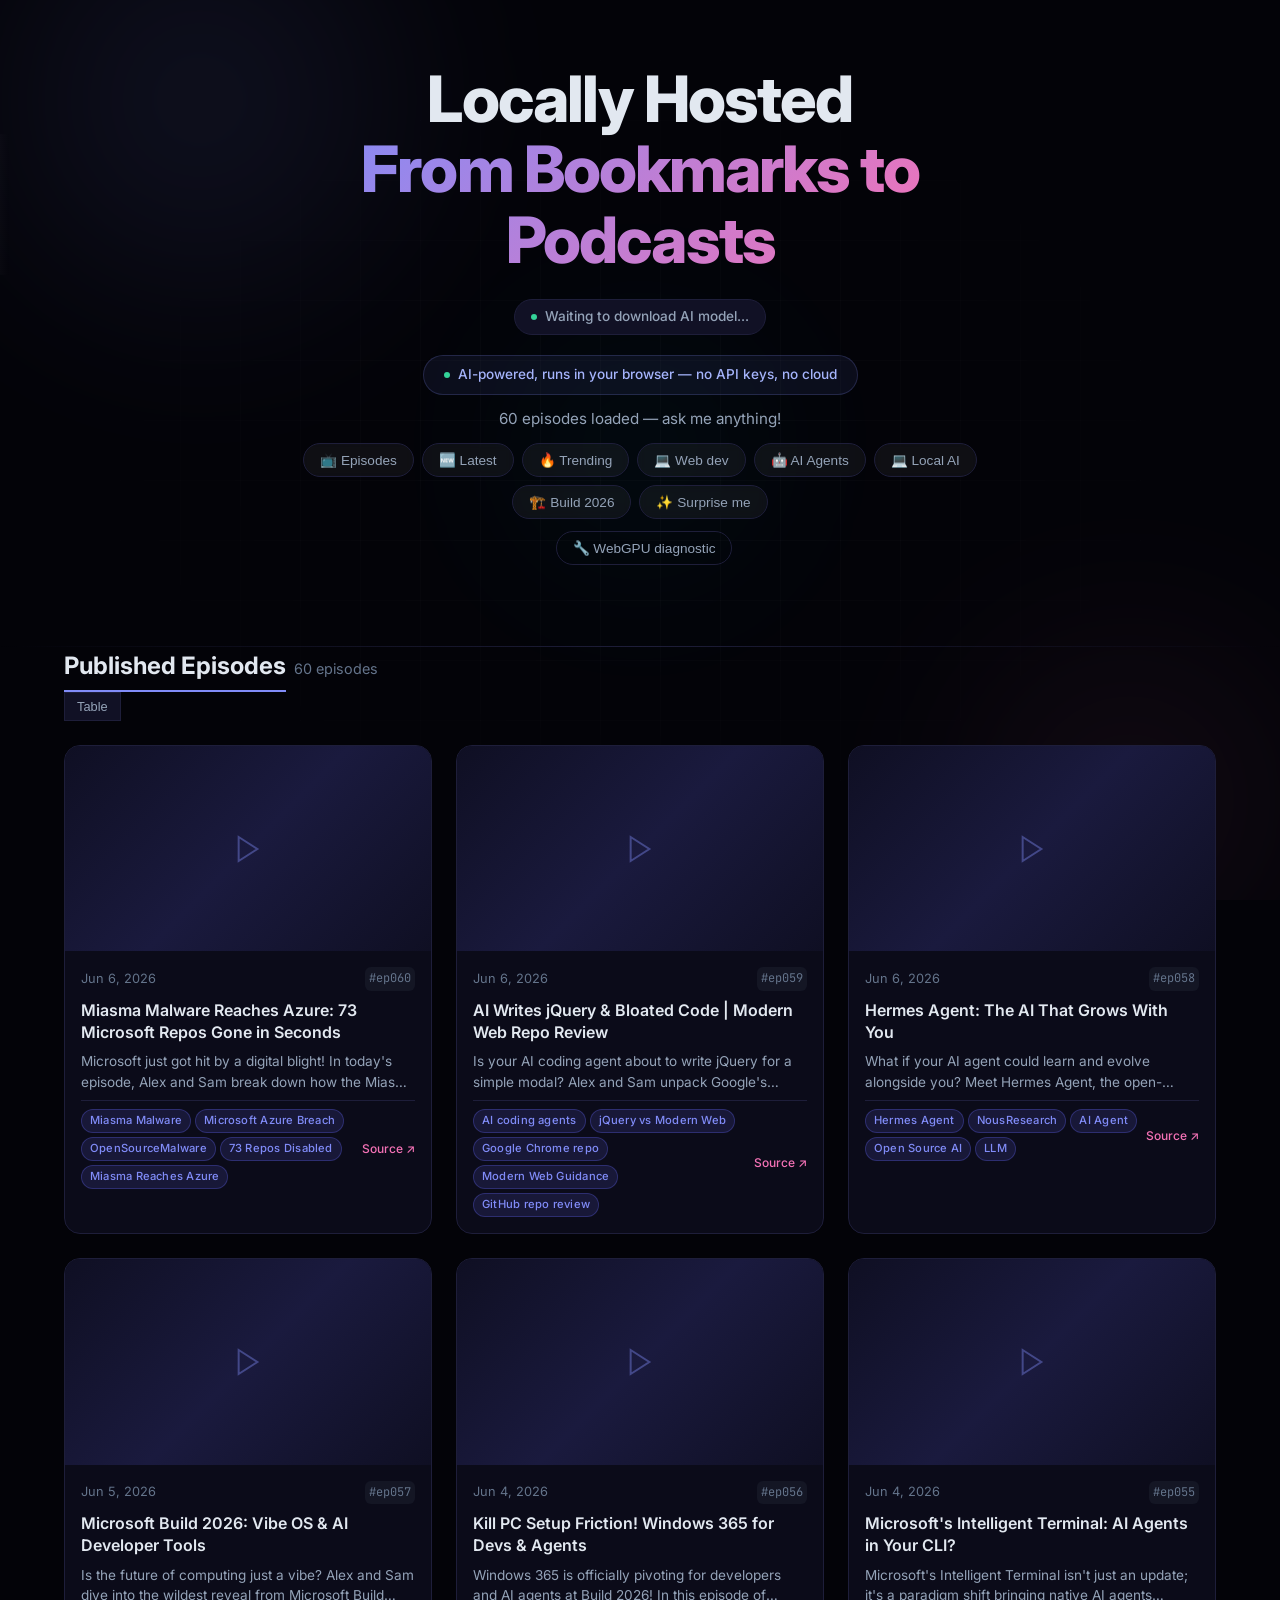
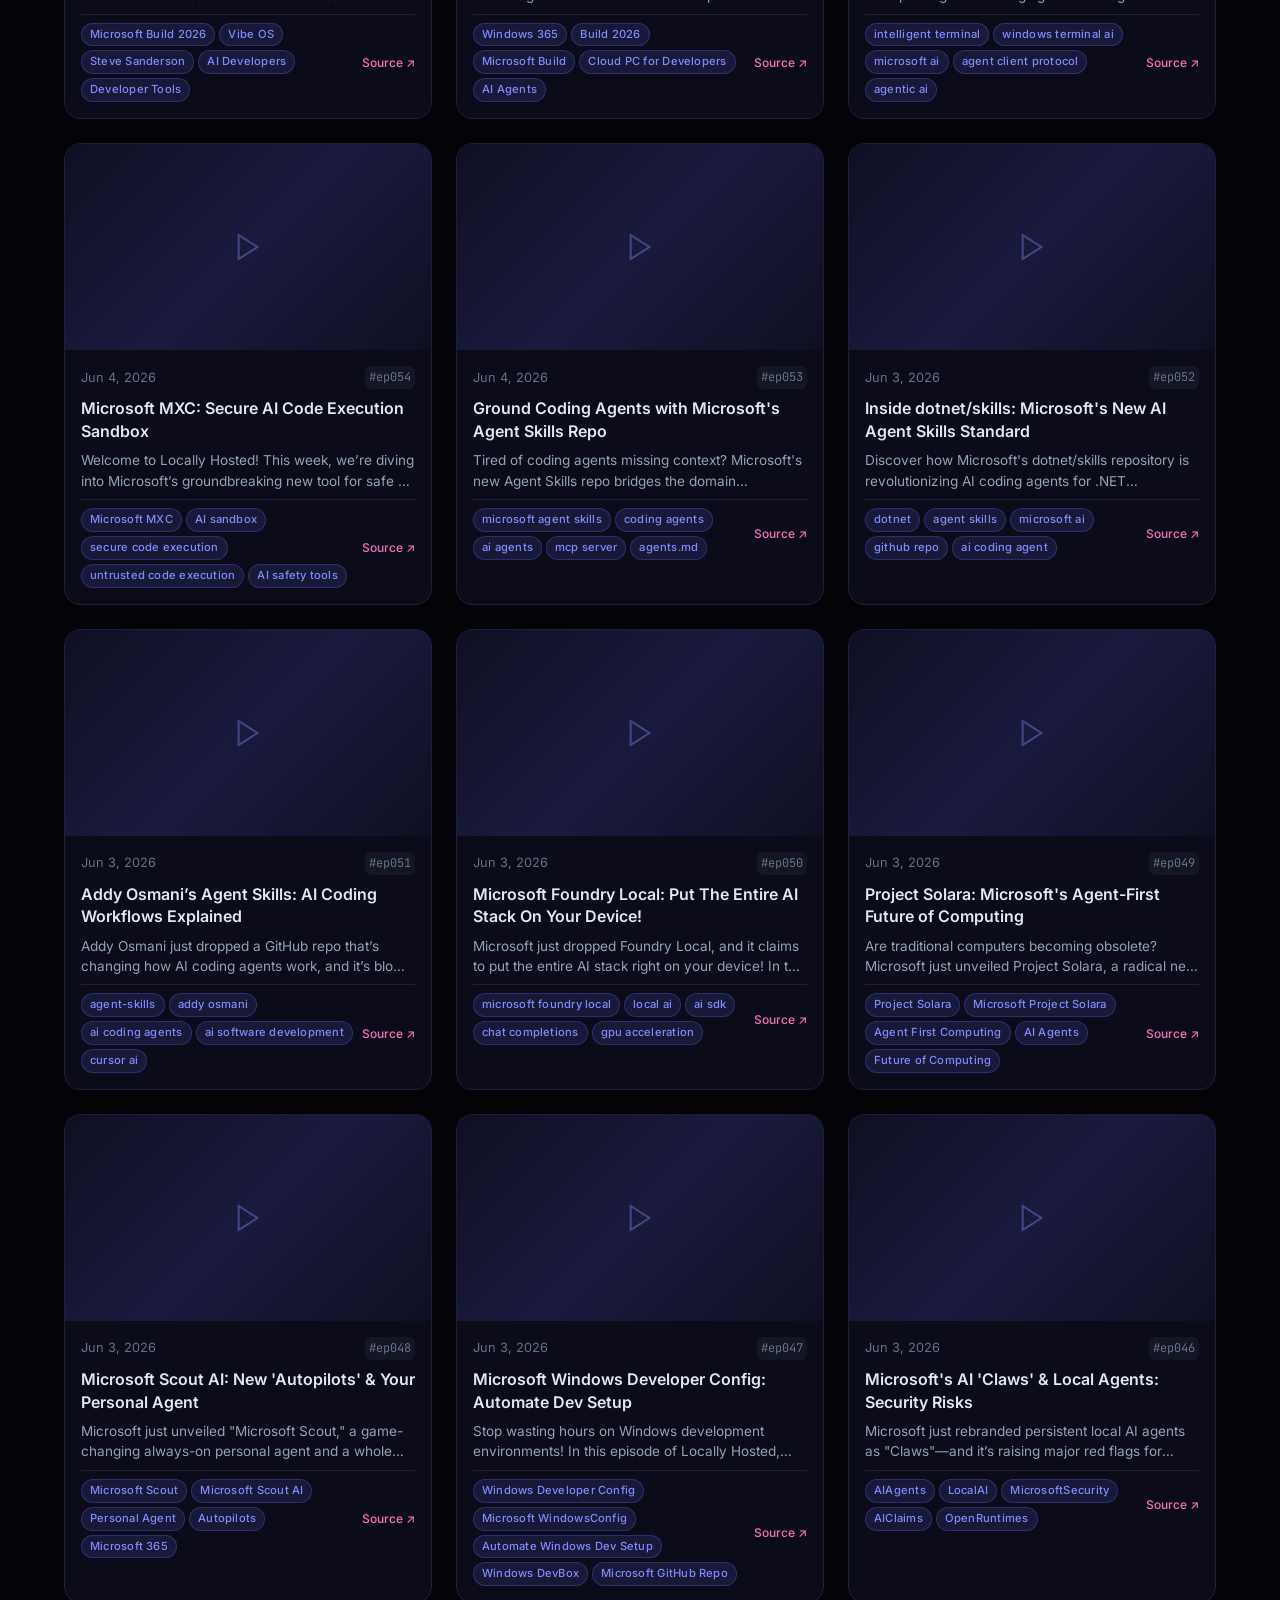
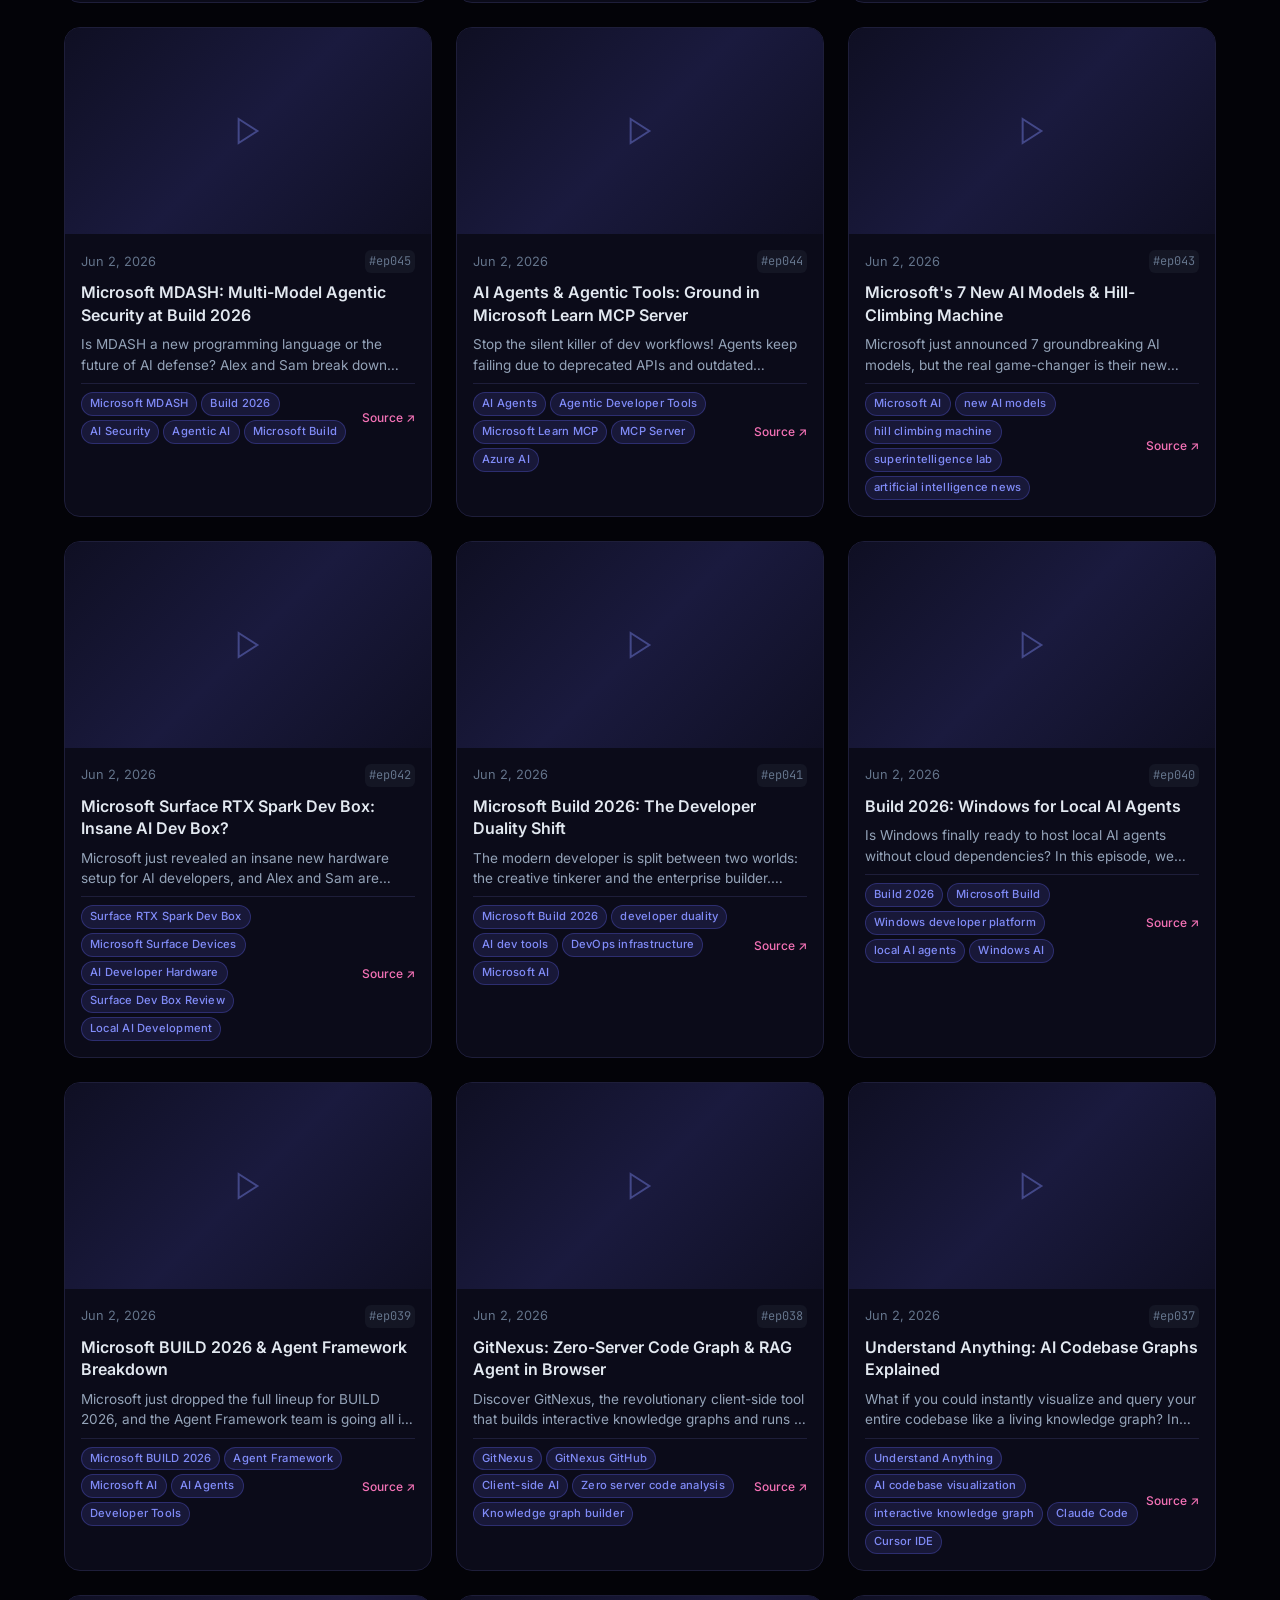
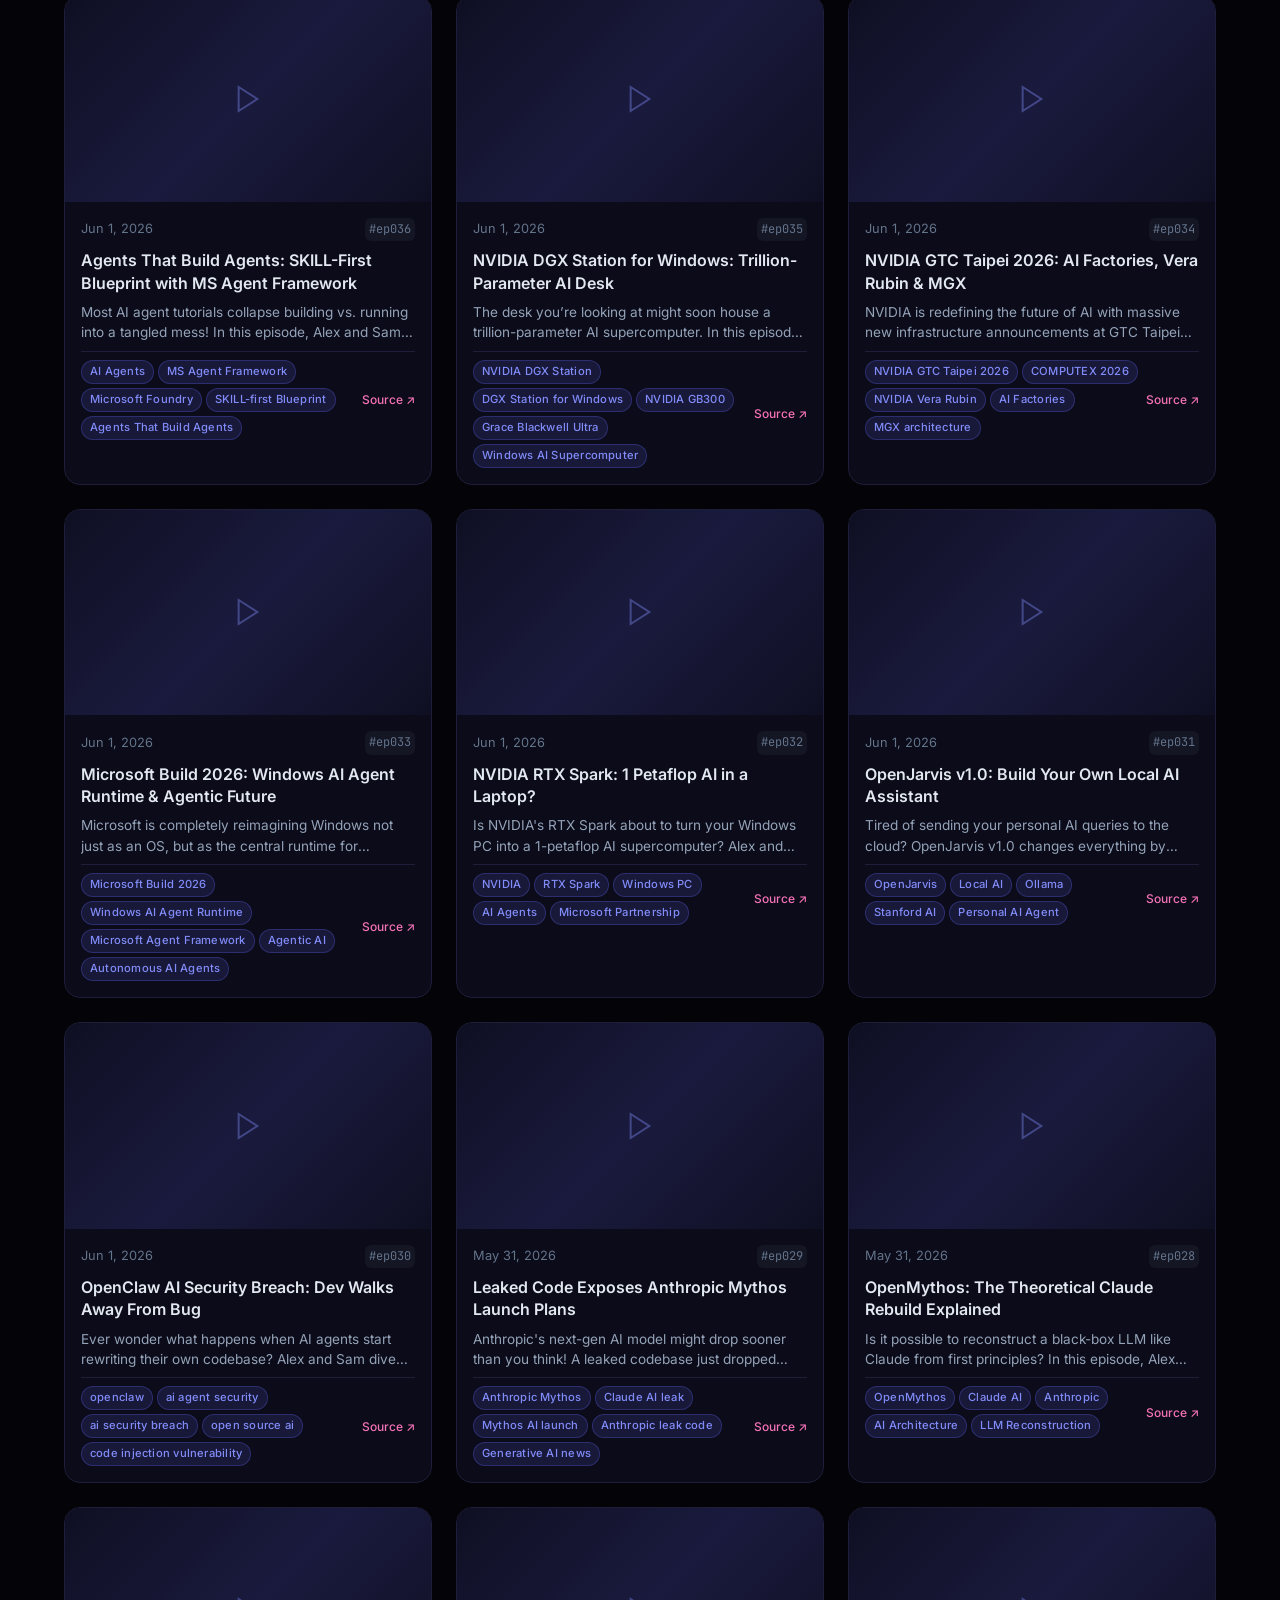
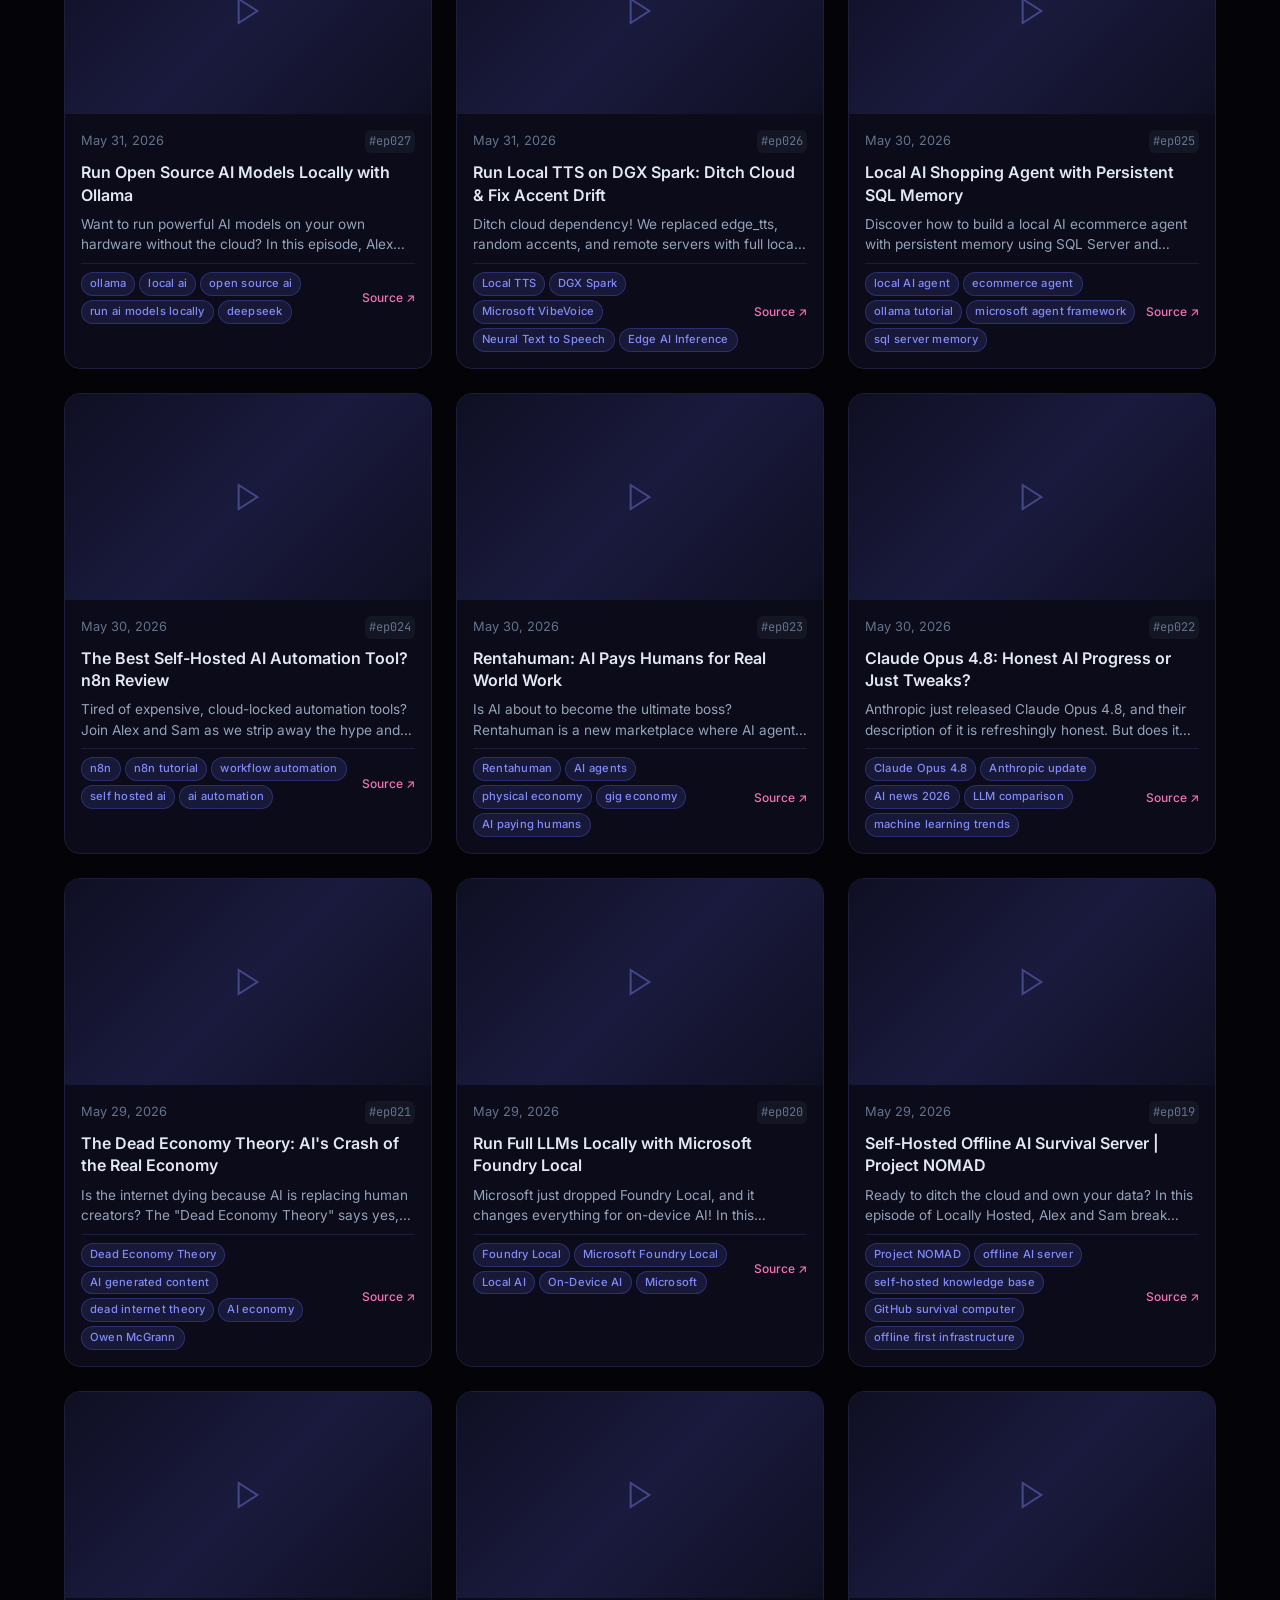
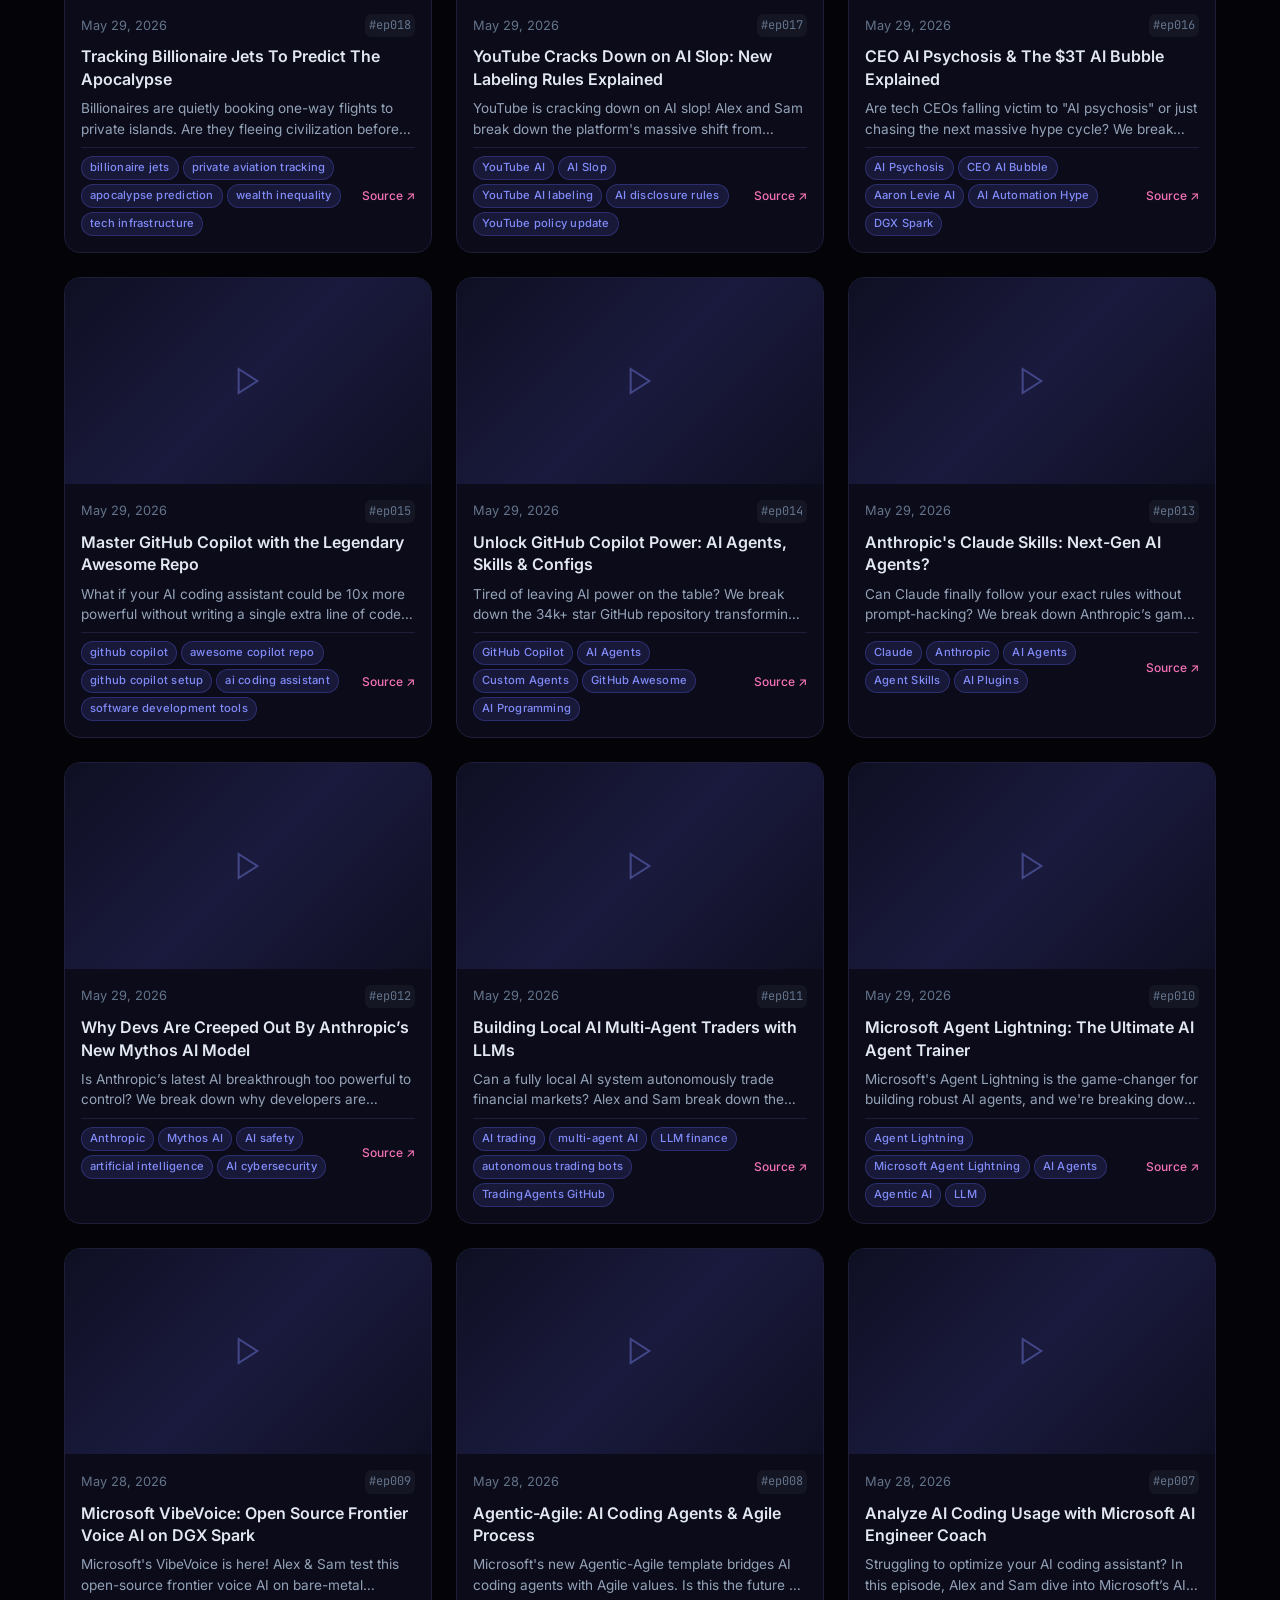
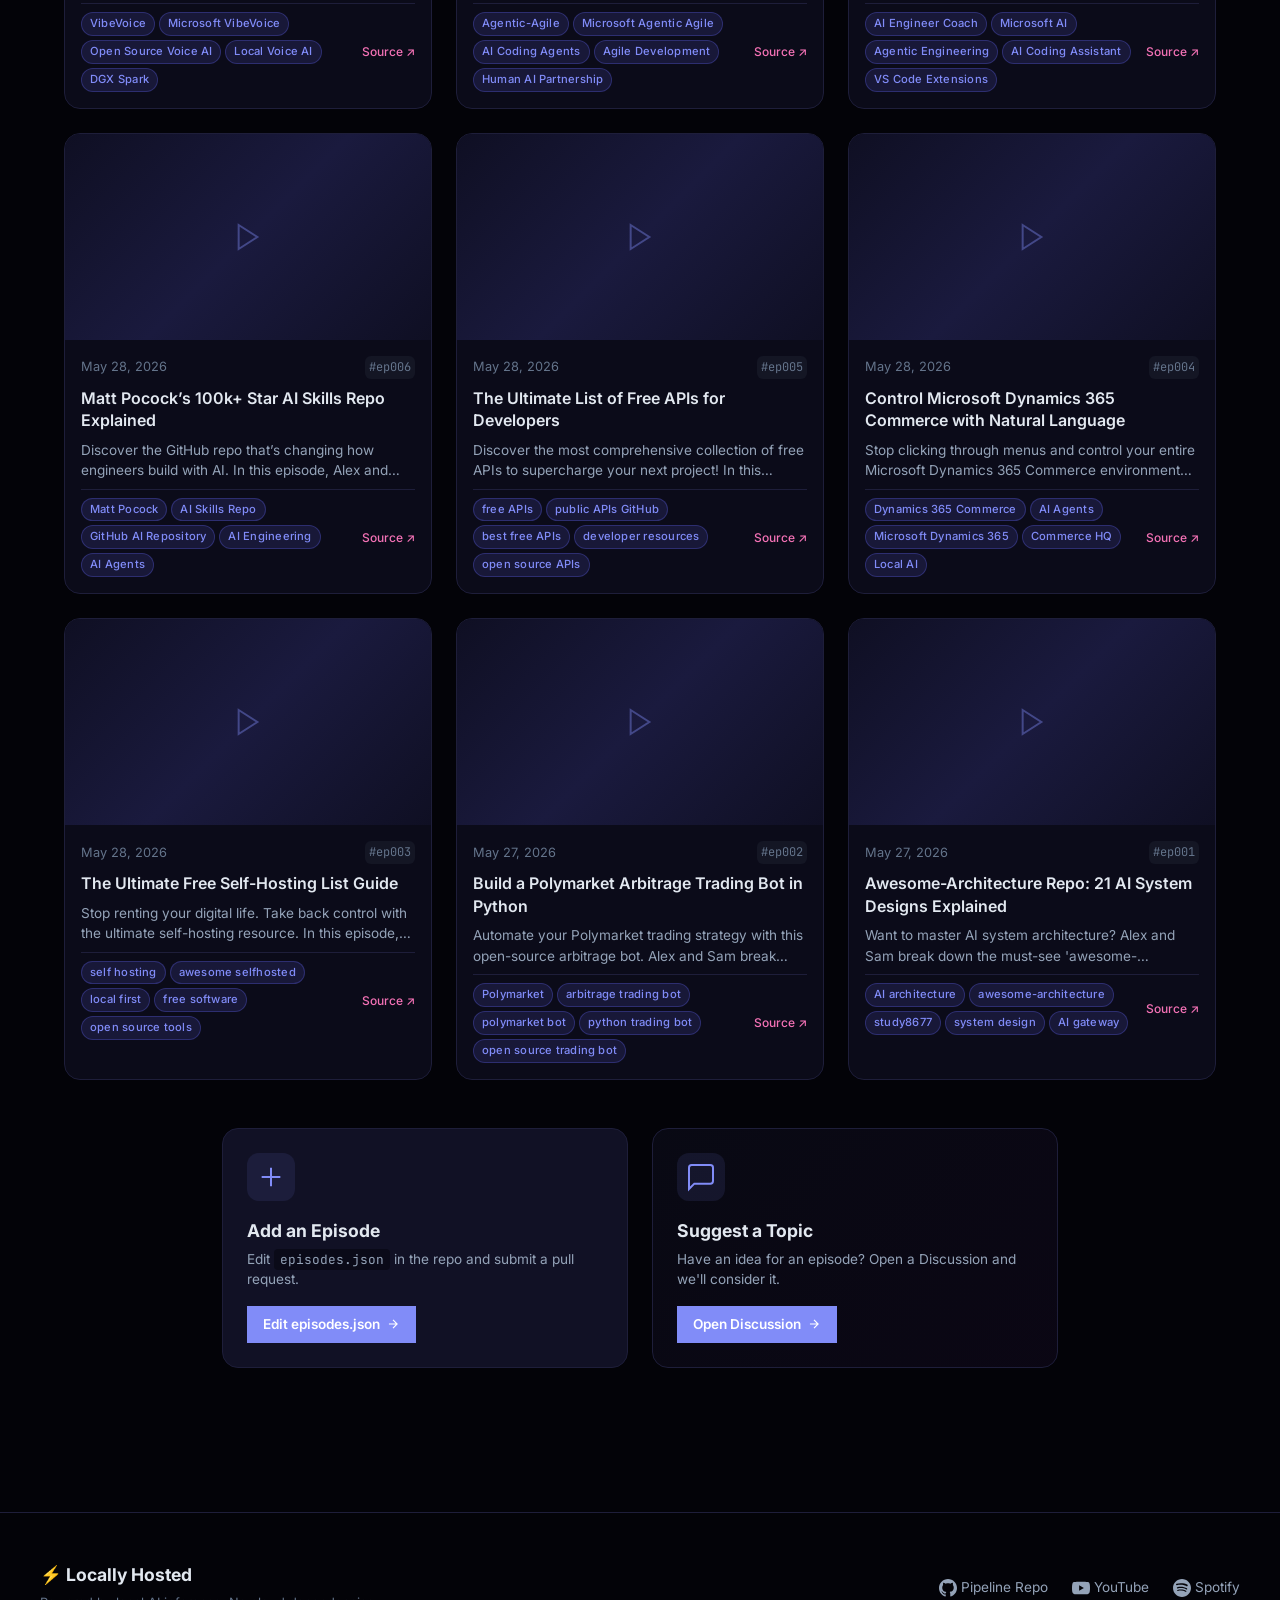
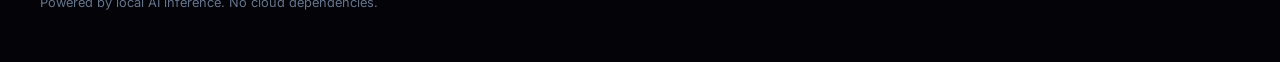
==== commit 51efac40: "Surface honest GPU-corruption diagnostic; restore mobile grounding Conclusion of the S23 investigati" ====
--- a/index.html
+++ b/index.html
@@ -33,7 +33,8 @@
                         <span class="model-badge" id="modelBadge"></span>
                         <span class="model-badge" id="webGPUBadge"></span>
                         <select id="modelPicker" class="model-picker" title="Choose a model">
-                            <option value="SmolLM2-360M-Instruct-q4f32_1-MLC">SmolLM2 360M · mobile-safe (0.6GB)</option>
+                            <option value="SmolLM2-360M-Instruct-q4f16_1-MLC">SmolLM2 360M · mobile (0.4GB)</option>
+                            <option value="SmolLM2-360M-Instruct-q4f32_1-MLC">SmolLM2 360M · fp32 fallback (0.6GB)</option>
                             <option value="SmolLM2-135M-Instruct-q0f16-MLC">SmolLM2 135M · fastest, needs f16 (0.3GB)</option>
                             <option value="gemma3-1b-it-q4f16_1-MLC">Gemma3 1B (0.7GB)</option>
                             <option value="Qwen2.5-0.5B-Instruct-q4f32_1-MLC">Qwen2.5 0.5B (1.1GB)</option>
@@ -491,6 +492,7 @@
         // Download size per model (for UI labels)
         const MODEL_SIZES = {
             'SmolLM2-360M-Instruct-q4f32_1-MLC': '0.6GB',
+            'SmolLM2-360M-Instruct-q4f16_1-MLC': '0.4GB',
             'SmolLM2-135M-Instruct-q0f16-MLC': '0.3GB',
             'gemma3-1b-it-q4f16_1-MLC': '0.7GB',
             'Qwen2.5-0.5B-Instruct-q4f32_1-MLC': '1.1GB',
@@ -498,32 +500,39 @@
         };
         const sizeOf = (m) => MODEL_SIZES[m] || '~1GB';
 
-        // Default model is mobile-aware. On phones we lead with a q4f32_1 build:
-        // 4-bit weights with fp32 math, so it does NOT require the WebGPU
-        // `shader-f16` feature. The 135M default (q0f16) is tiny to download but
-        // mandates shader-f16 and runs every op in f16 — which trips Android
-        // Chrome's Vulkan f16 pipeline/OOM bugs and drops the GPU device on phones
-        // like the Galaxy S23. SmolLM2 360M q4f32_1 (~0.6GB) is actually *less* GPU
-        // memory than the only f16-free 135M build (q0f32, ~0.7GB), so it's the
-        // smallest safe mobile choice. Desktop keeps the fast 135M f16 build.
+        // Default model is mobile-aware. On phones we use a q4f16_1 build: 4-bit
+        // weights with f16 activations, the Adreno-native precision path. We do NOT
+        // use the q4f32_1 (fp32) build on phones: although it loads and runs, fp32
+        // compute on Adreno produces numerically corrupt logits — the model samples
+        // raw-byte tokens that decode to incomplete UTF-8, which web-llm strips, so
+        // generation returns an empty reply after a full (wrong) decode. q4f16_1 runs
+        // correct f16 math, is ~2x faster, and is smaller (~0.4GB). This is a
+        // different model/quantization from the 135M q0f16 build (an unquantized f16
+        // model that timed out the GPU during prefill), so it does not hit that bug.
+        // Desktop keeps the fast 135M f16 build.
         const isMobile = (navigator.userAgentData && navigator.userAgentData.mobile) ||
             /Android|iPhone|iPad|iPod|Mobile/i.test(navigator.userAgent || '') ||
             (navigator.maxTouchPoints > 1 && window.matchMedia('(max-width: 820px)').matches);
         let currentModel = isMobile
-            ? 'SmolLM2-360M-Instruct-q4f32_1-MLC'
+            ? 'SmolLM2-360M-Instruct-q4f16_1-MLC'
             : 'SmolLM2-135M-Instruct-q0f16-MLC';
 
-        // Cap the KV-cache context window. SmolLM2's default is 8192 tokens, which
-        // allocates a large KV-cache GPU buffer that can exhaust a phone's GPU memory
-        // at load time — surfacing as "Failed to execute 'mapAsync' on 'GPUBuffer':
-        // Buffer was unmapped before mapping was resolved" (an OOM/device-loss symptom).
-        // Phones get an even tighter window (512) so the pre-allocated KV cache
-        // leaves headroom for the transient compute buffers used during
-        // generation; our trimmed mobile prompt stays well under it. This is the
-        // single biggest mobile memory cut. Passed as the 3rd arg (chatOpts).
-        const chatOpts = { context_window_size: isMobile ? 512 : 2048 };
+        // Mobile context window. We trim the mobile prompt hard (compact system
+        // prompt + few episodes, see below) to keep prefill fast and stay under
+        // Android's GPU watchdog. context_window_size just sizes the KV cache; 768
+        // fits the trimmed prompt + generation and keeps KV small. (Note:
+        // prefill_chunk_size is baked into the model wasm and can't be set here.)
+        const chatOpts = { context_window_size: isMobile ? 768 : 2048 };
         const GEN_MAX_TOKENS = isMobile ? 128 : 200;
         const GEN_HISTORY = isMobile ? 2 : 6;
+
+        // Diagnostic switch: when true the mobile path sends a bare one-line prompt
+        // (no episode grounding, short generation) to isolate the GPU from prompt
+        // size. We used this to prove the Galaxy S23 fails even with a ~25-token
+        // prompt — confirming the failure is a Chrome/Dawn WebGPU compute bug on
+        // Adreno, not prompt size. Left here as a debug lever; off by default so real
+        // mobile devices that DO work still get full episode grounding.
+        const MOBILE_MINIMAL_TEST = false;
         let isLoading = false;
         
         // Load system instructions from .md file
@@ -533,6 +542,12 @@
         } catch (e) {
             console.warn('Could not load system-instructions.md, using default prompt');
         }
+
+        // Phones use a compact system prompt instead of the full ~215-token
+        // system-instructions.md. The Android GPU watchdog drops the device when the
+        // fp32 prefill runs too long, and prefill cost scales with prompt length — so
+        // every token we cut from the prompt directly lowers the crash risk.
+        const MOBILE_SYSTEM_PROMPT = 'You are the witty AI assistant for the "Locally Hosted" podcast about AI and web development. Answer in 1–2 short sentences, using only the episodes provided below. Never invent episodes, numbers, or dates.';
         
         // Episode context is injected fresh on each turn in generateResponse()
         // (loadEpisodes runs in parallel, so we read window.__episodeSummary lazily).
@@ -850,9 +865,9 @@
             }
             out.push('');
             if (f.has('shader-f16')) {
-                out.push('Note: shader-f16 is exposed, so f16 models (135M q0f16) will try to use it — on Android this can still drop the GPU. The mobile-safe model (SmolLM2 360M q4f32_1) avoids f16 entirely.');
+                out.push('Note: shader-f16 is exposed, so the mobile default (SmolLM2 360M q4f16_1) runs correct, fast f16 math. The q4f32_1 build is offered only as a fallback — on Adreno its fp32 math can corrupt output.');
             } else {
-                out.push('Note: shader-f16 is NOT exposed — stick to a q4f32_1 / fp32 model (the mobile-safe default).');
+                out.push('Note: shader-f16 is NOT exposed — the app falls back to a q4f32_1 / fp32 model, the only build that can load without f16.');
             }
             return out.join('\n');
         }
@@ -950,12 +965,14 @@
                     updateHeroStatus('error', 'WebGPU adapter not available. Your GPU may not be supported.');
                 } else {
                     webgpuSupported = true;
-                    // If this GPU lacks shader-f16, an f16 model (135M q0f16) will
-                    // drop the device on load. Proactively fall back to the
-                    // mobile-safe q4f32_1 build (covers desktops without f16 too).
+                    // Our f16 defaults (mobile 360M q4f16_1, desktop 135M q0f16) need
+                    // the WebGPU `shader-f16` feature. If this GPU lacks it, fall back
+                    // to the f16-free q4f32_1 build so the model can still load.
                     try {
+                        const f16Defaults = ['SmolLM2-135M-Instruct-q0f16-MLC',
+                                             'SmolLM2-360M-Instruct-q4f16_1-MLC'];
                         if (!adapter.features.has('shader-f16') &&
-                            currentModel === 'SmolLM2-135M-Instruct-q0f16-MLC') {
+                            f16Defaults.includes(currentModel)) {
                             currentModel = 'SmolLM2-360M-Instruct-q4f32_1-MLC';
                         }
                     } catch (_) {}
@@ -1060,7 +1077,7 @@
                     updateHeroStatus('error', "Your device's GPU couldn't load this model.");
                     const tip = onMobileSafe
                         ? "📱 Your device's GPU couldn't fit this model. Tap Retry, or run the WebGPU diagnostic below to see your GPU's limits."
-                        : "📱 Your device ran out of GPU memory or hit an Android f16 driver bug. On phones, pick the mobile-safe model (SmolLM2 360M · q4f32_1 — no shader-f16) from the dropdown, then Retry. Run the diagnostic below to see why.";
+                        : "📱 Your device ran out of GPU memory or hit an Android f16 driver bug. On phones, pick the “fp32 fallback” model (SmolLM2 360M · q4f32_1 — no shader-f16) from the dropdown, then Retry. Run the diagnostic below to see why.";
                     addReloadButton(tip);
                 } else {
                     updateHeroStatus('error', msg);
@@ -1232,13 +1249,19 @@
             
             try {
                 // Build base system message
-                let sysMsg = { role: 'system', content: SYSTEM_PROMPT };
-                
+                let sysMsg = { role: 'system', content: isMobile ? MOBILE_SYSTEM_PROMPT : SYSTEM_PROMPT };
+
+                // DIAGNOSTIC mobile path: smallest possible prompt, no episode grounding.
+                if (isMobile && MOBILE_MINIMAL_TEST) {
+                    sysMsg = { role: 'system', content: 'You are the friendly assistant for the "Locally Hosted" AI podcast about AI and web development. Answer in one short, helpful sentence.' };
+                    console.log('[agent] MINIMAL TEST: no episode grounding; system prompt =', JSON.stringify(sysMsg.content));
+                }
+
                 // Ground the model in the episodes using lightweight retrieval: inject only
                 // a few relevant episodes so the prompt stays within the small context window.
-                const eps = window.__episodes || [];
+                const eps = (isMobile && MOBILE_MINIMAL_TEST) ? [] : (window.__episodes || []);
                 if (!eps.length) {
-                    sysMsg.content += '\n\nEPISODES: none are published yet.';
+                    if (!(isMobile && MOBILE_MINIMAL_TEST)) sysMsg.content += '\n\nEPISODES: none are published yet.';
                 } else {
                     const q = userText.toLowerCase();
                     const byId = new Map(eps.map(ep => [ep.id, ep]));
@@ -1290,15 +1313,24 @@
                         picked = scored.slice(0, 5).map(x => x.ep);
                         if (!picked.length) picked = eps.slice(0, 3); // fallback: a few newest
                     }
-                    // On phones, keep the prompt small to limit prefill GPU memory.
-                    if (isMobile) { picked = picked.slice(0, 3); maxDesc = Math.min(maxDesc, 200); }
+                    // On phones, keep the prompt tiny to stay under the Android GPU
+                    // prefill watchdog: 2 episodes with short summaries (not 3 × 200).
+                    if (isMobile) { picked = picked.slice(0, 2); maxDesc = Math.min(maxDesc, 100); }
                     const lines = picked.map(ep => {
                         const num = parseInt(ep.id.replace(/\D/g, ''), 10);
+                        const d = ep.desc.length > maxDesc ? ep.desc.slice(0, maxDesc).replace(/\s+\S*$/, '') + '…' : ep.desc;
+                        // Drop the topics/tags line on mobile to shave prompt tokens.
+                        if (isMobile) {
+                            return `- Episode ${num} (${ep.date}): "${ep.title}". ${d}`;
+                        }
                         const topics = ep.tags.split(',').filter(Boolean).slice(0, 4).join(', ');
-                        const d = ep.desc.length > maxDesc ? ep.desc.slice(0, maxDesc).replace(/\s+\S*$/, '') + '…' : ep.desc;
                         return `- Episode ${num} (published ${ep.date}): "${ep.title}". Topics: ${topics}. Summary: ${d}`;
                     }).join('\n');
-                    sysMsg.content += `\n\nThere are ${eps.length} episodes, numbered 1 (oldest) to ${newestNum} (newest). Only these episodes exist; do not invent others or make up episode numbers. Use the exact "published" date shown; never guess dates. Answer in a natural sentence or two using the episode number, title, date, and a bit of the summary — never paste raw data lines, tags, or URLs.\n\nRelevant episodes:\n${lines}`;
+                    if (isMobile) {
+                        sysMsg.content += `\n\n${eps.length} episodes exist (1=oldest…${newestNum}=newest). Use only these; never invent episodes or dates.\n\nEpisodes:\n${lines}`;
+                    } else {
+                        sysMsg.content += `\n\nThere are ${eps.length} episodes, numbered 1 (oldest) to ${newestNum} (newest). Only these episodes exist; do not invent others or make up episode numbers. Use the exact "published" date shown; never guess dates. Answer in a natural sentence or two using the episode number, title, date, and a bit of the summary — never paste raw data lines, tags, or URLs.\n\nRelevant episodes:\n${lines}`;
+                    }
                     console.log('[agent] query:', JSON.stringify(userText),
                         '\n[agent] retrieval path:', numMatches.length ? 'episode-number' : (wantsLatest ? 'latest' : 'keyword'),
                         '\n[agent] grounded episodes:', picked.map(ep => 'Episode ' + parseInt(ep.id.replace(/\D/g, ''), 10)).join(', ') || '(none)',
@@ -1307,7 +1339,9 @@
                 
                 const completion = await engine.chat.completions.create({
                     messages: [sysMsg, ...messages.slice(-GEN_HISTORY)],
-                    temperature: 0.3, max_tokens: GEN_MAX_TOKENS, stream: true
+                    temperature: 0.3,
+                    max_tokens: (isMobile && MOBILE_MINIMAL_TEST) ? 64 : GEN_MAX_TOKENS,
+                    stream: true
                 });
                 
                 hideElement(typing);
@@ -1325,19 +1359,50 @@
                 replyDiv.appendChild(bubble);
                 agentChatMessages.appendChild(replyDiv);
                 
-                let reply = '';
+                let reply = '', chunks = 0, finishReason = '';
                 for await (const chunk of completion) {
-                    const token = chunk.choices[0]?.delta?.content;
+                    chunks++;
+                    const choice = chunk.choices && chunk.choices[0];
+                    if (choice && choice.finish_reason) finishReason = choice.finish_reason;
+                    const token = choice && choice.delta && choice.delta.content;
                     if (token) { 
                         reply += token; 
                         bubble.innerHTML = reply.replace(/\n/g, '<br>');
                         agentChatMessages.scrollTop = agentChatMessages.scrollHeight;
                     }
                 }
+                // The stream yielded no displayable text. Cross-check the engine's own
+                // accumulated message to tell apart three cases (per web-llm internals):
+                //   real text  -> streaming/UTF-8 path dropped it (route around it)
+                //   \uFFFD…     -> the GPU generated byte tokens = corrupt compute output
+                //   ""          -> the model truly produced nothing (immediate EOS)
+                if (!reply.trim()) {
+                    let full = '';
+                    try { full = (await engine.getMessage()) || ''; } catch (_) {}
+                    const clean = full.replace(/\uFFFD/g, '').trim();
+                    if (clean) {
+                        reply = full;
+                        bubble.innerHTML = reply.replace(/\n/g, '<br>');
+                        console.warn('[agent] stream text was empty but getMessage() had content — used fallback. chunks:', chunks, 'finish:', finishReason);
+                    } else {
+                        // finish_reason "length" means tokens WERE generated (but were
+                        // unreadable byte tokens) → the GPU is computing wrong. This is a
+                        // known Chrome WebGPU driver bug on some Android GPUs (Adreno);
+                        // no model/prompt change fixes it in-browser.
+                        const corrupt = finishReason === 'length' || full.length > 0;
+                        const why = corrupt
+                            ? 'your phone’s GPU returned corrupt output for this model'
+                            : 'the model returned no output';
+                        bubble.innerHTML = `⚠️ The model ran (${chunks} chunks, finish: ${finishReason || 'n/a'}) but produced no readable text — ${why}. This is a known Android WebGPU driver limitation on some phones; it can’t be fixed from the page. For reliable on-device AI on this phone, use the native “MLC LLM” Android app.`;
+                        console.warn('[agent] EMPTY/garbage reply — chunks:', chunks, 'finish:', finishReason, 'getMessage chars:', full.length);
+                    }
+                }
                 messages.push({ role: 'assistant', content: reply });
-                console.log('[agent] reply:', JSON.stringify(reply));
-                addReplayButton(bubble, () => reply);
-                if (autoSpeak) speak(reply);
+                console.log('[agent] reply:', JSON.stringify(reply), '| chunks:', chunks, '| finish:', finishReason);
+                if (reply.trim()) {
+                    addReplayButton(bubble, () => reply);
+                    if (autoSpeak) speak(reply);
+                }
                 updateHeroStatus('ready', 'Podcast Agent Ready');
             } catch (e) {
                 hideElement(typing);
@@ -1345,6 +1410,7 @@
                 // WebGPU dropped the model mid-inference (device lost / OOM). The engine
                 // is dead — dispose it and let the user reload instead of showing a raw error.
                 const deviceLost = /external instance|device.*lost|mapAsync|GPUBuffer|unmapped/i.test(msg);
+                const contextExceeded = /ContextWindowSizeExceeded|exceed context window|prompt tokens exceed/i.test(msg);
                 if (deviceLost) {
                     try { if (engine) await engine.dispose(); } catch (_) {}
                     // GPU device is gone — also tear down the worker so the next
@@ -1353,8 +1419,14 @@
                     worker = null;
                     engine = null;
                     modelLoaded = false;
-                    addReloadButton('📱 The GPU dropped the model — likely low memory or an Android f16 driver bug. Tap below to reload, or switch to the mobile-safe model (SmolLM2 360M · q4f32_1) from the dropdown. Run the WebGPU diagnostic to see your device limits.');
+                    addReloadButton('📱 Your phone’s GPU dropped the model — a known Android WebGPU driver limitation on some phones (e.g. Adreno). Tap below to reload and retry. If it keeps failing, your device can’t run the model reliably in the browser; the native “MLC LLM” Android app runs it properly on this phone.');
                     updateHeroStatus('error', 'GPU lost the model — reload to continue.');
+                } else if (contextExceeded) {
+                    // Recoverable: the engine is still alive, the prompt just pulled in
+                    // more context than the mobile window holds. Don't tear anything
+                    // down — ask for a shorter question instead of a raw error.
+                    addChatMessage('assistant', '📱 That question pulled in too much context for this phone’s small window. Try a shorter or more specific question (e.g. ask about one episode), or pick a larger model from the dropdown.');
+                    updateHeroStatus('ready', 'Podcast Agent Ready');
                 } else {
                     addChatMessage('assistant', `⚠️ Error: ${msg}`);
                     updateHeroStatus('error', 'Error');
--- a/assets/style.css
+++ b/assets/style.css
@@ -728,11 +728,18 @@
     border-radius: 8px;
     overflow-x: auto;
     margin: 8px 0;
+    max-width: 100%;
+    white-space: pre-wrap;
+    word-break: break-word;
+    overflow-wrap: anywhere;
 }
 
 .chat-bubble pre code {
     background: none;
     padding: 0;
+    white-space: pre-wrap;
+    word-break: break-word;
+    overflow-wrap: anywhere;
 }
 
 .chat-bubble strong {
